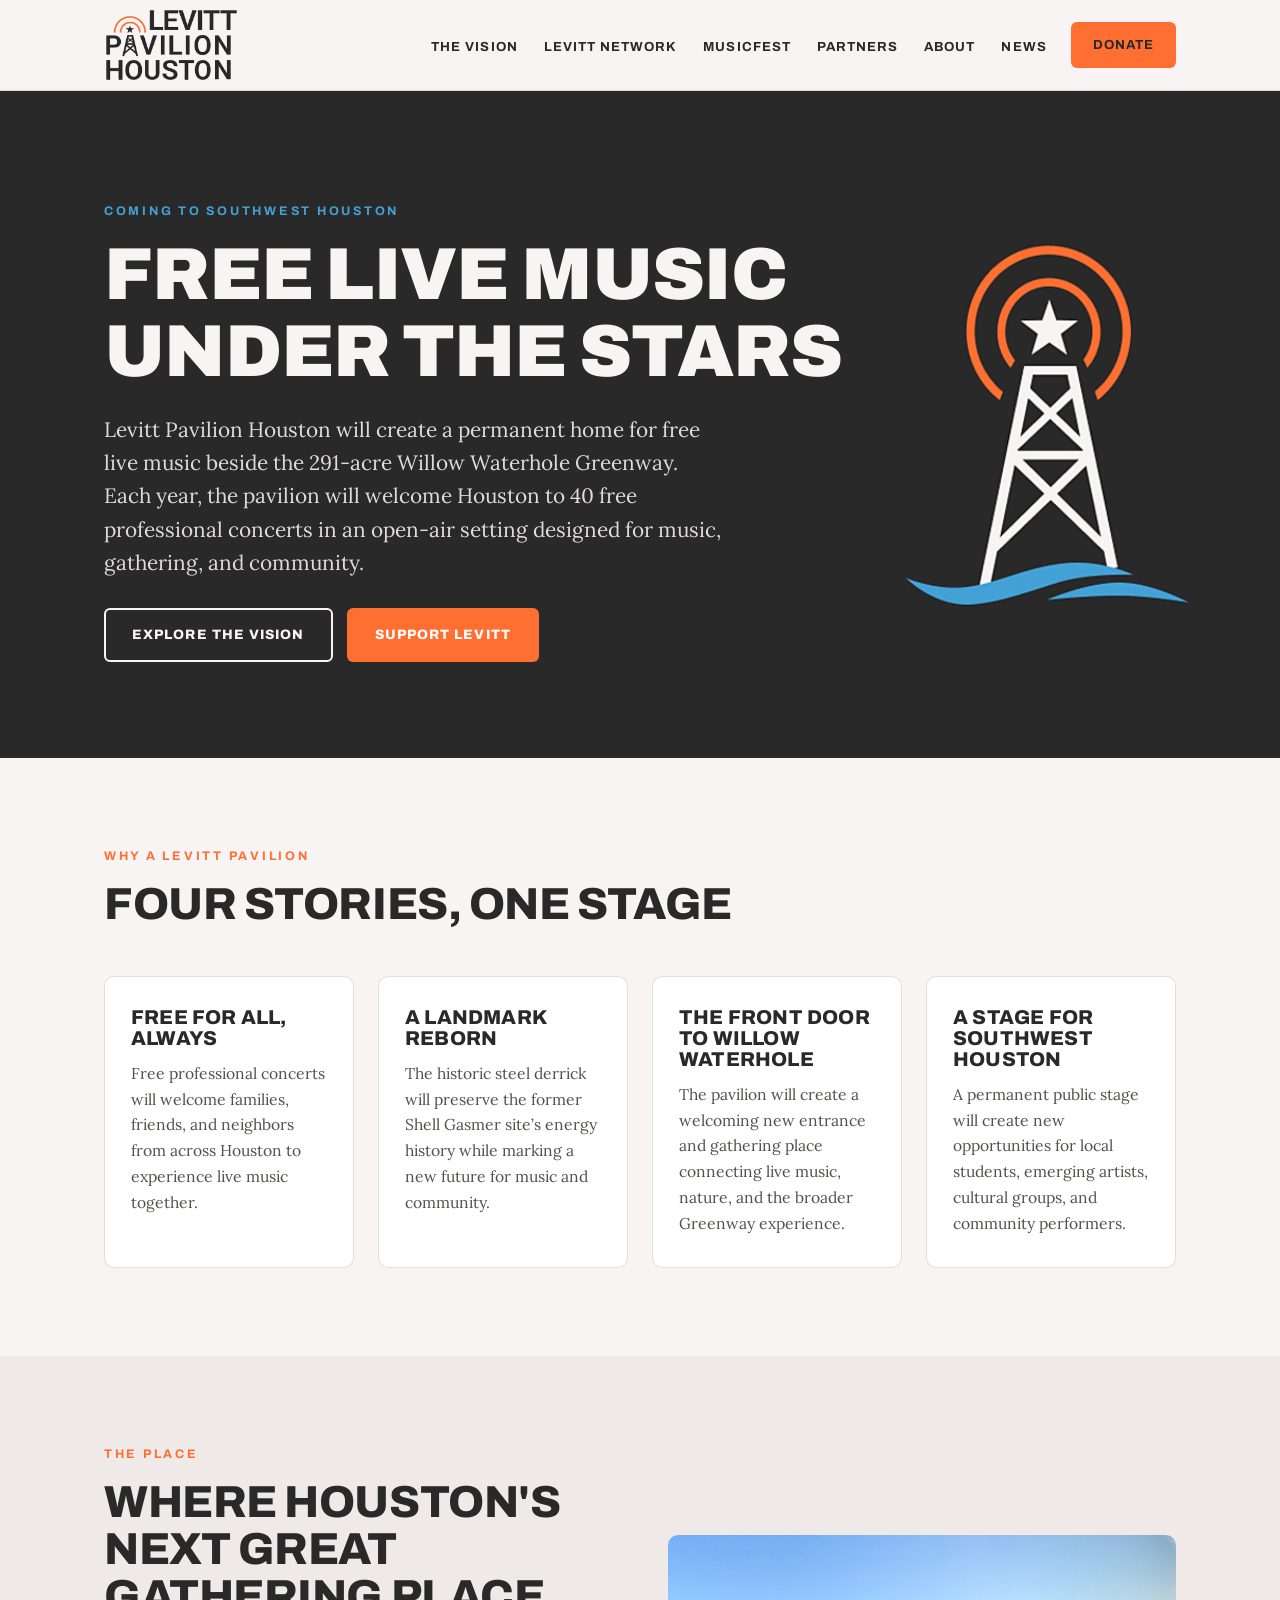
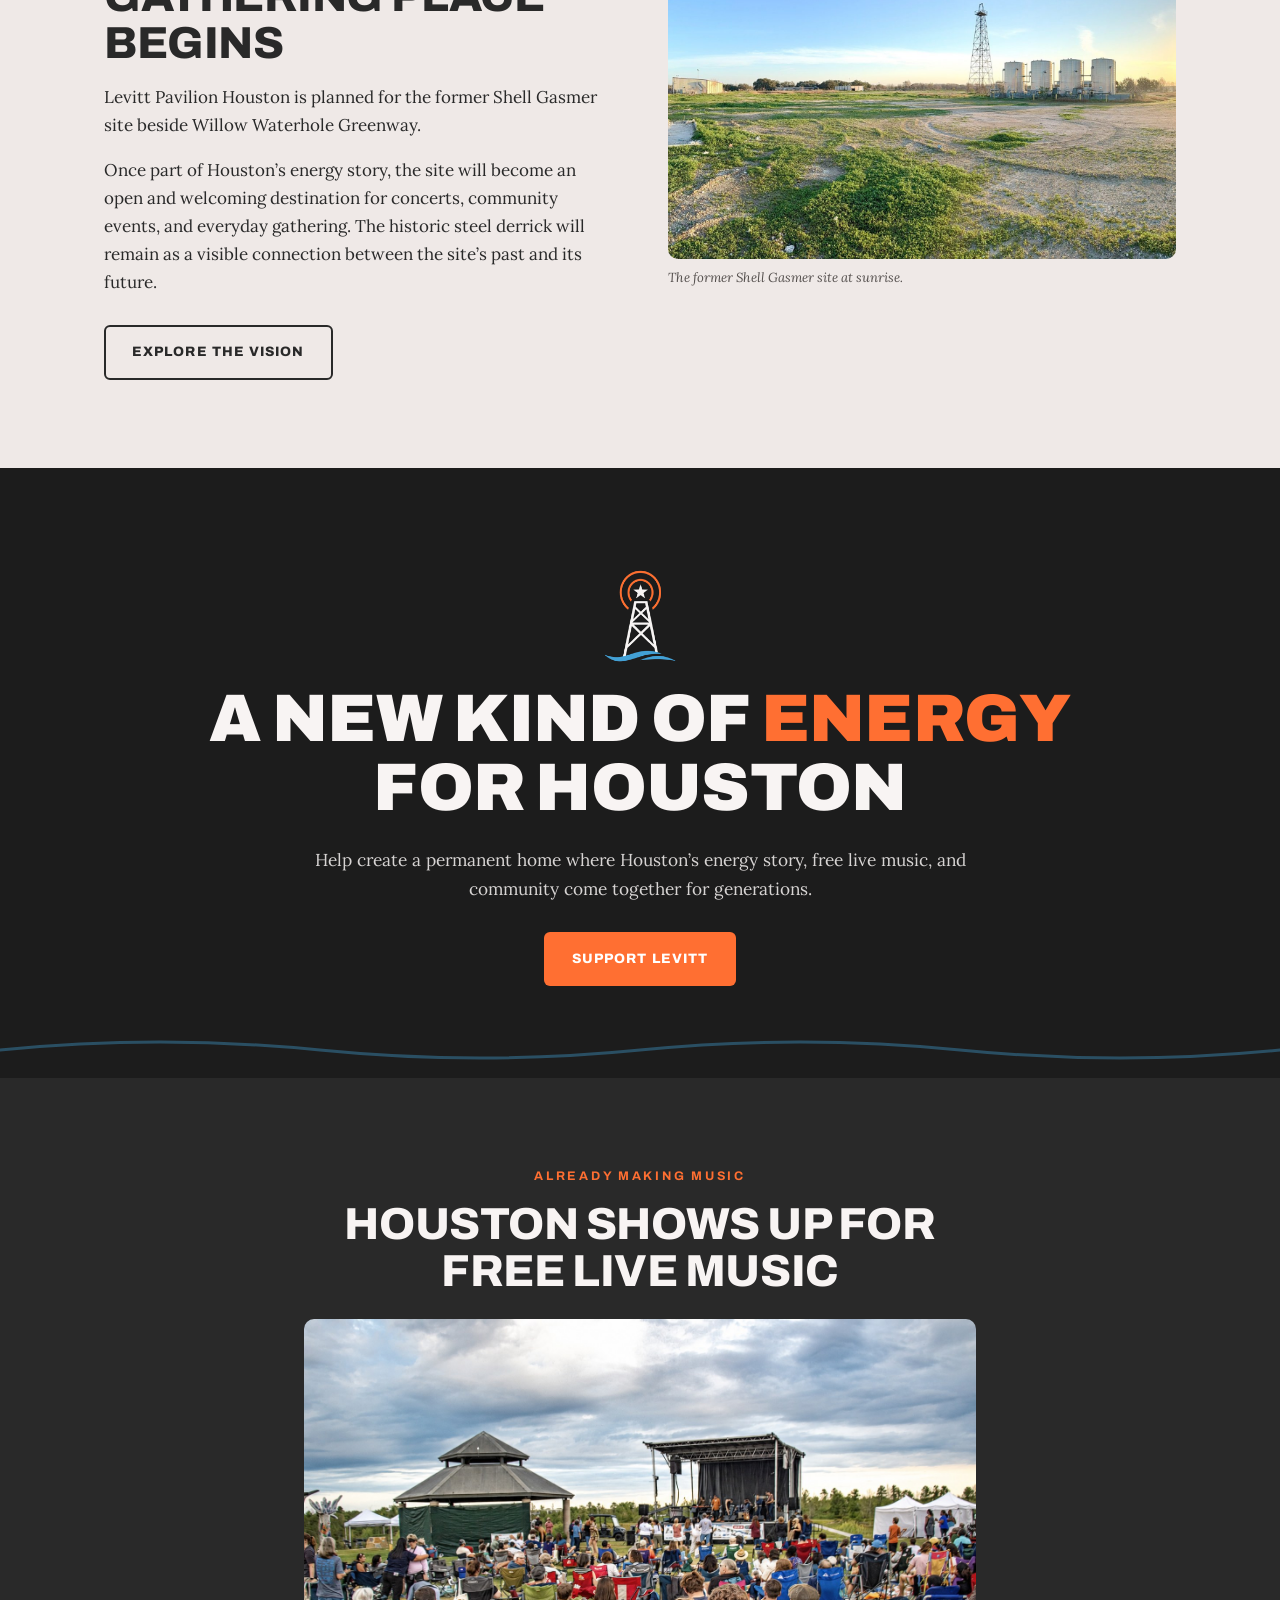
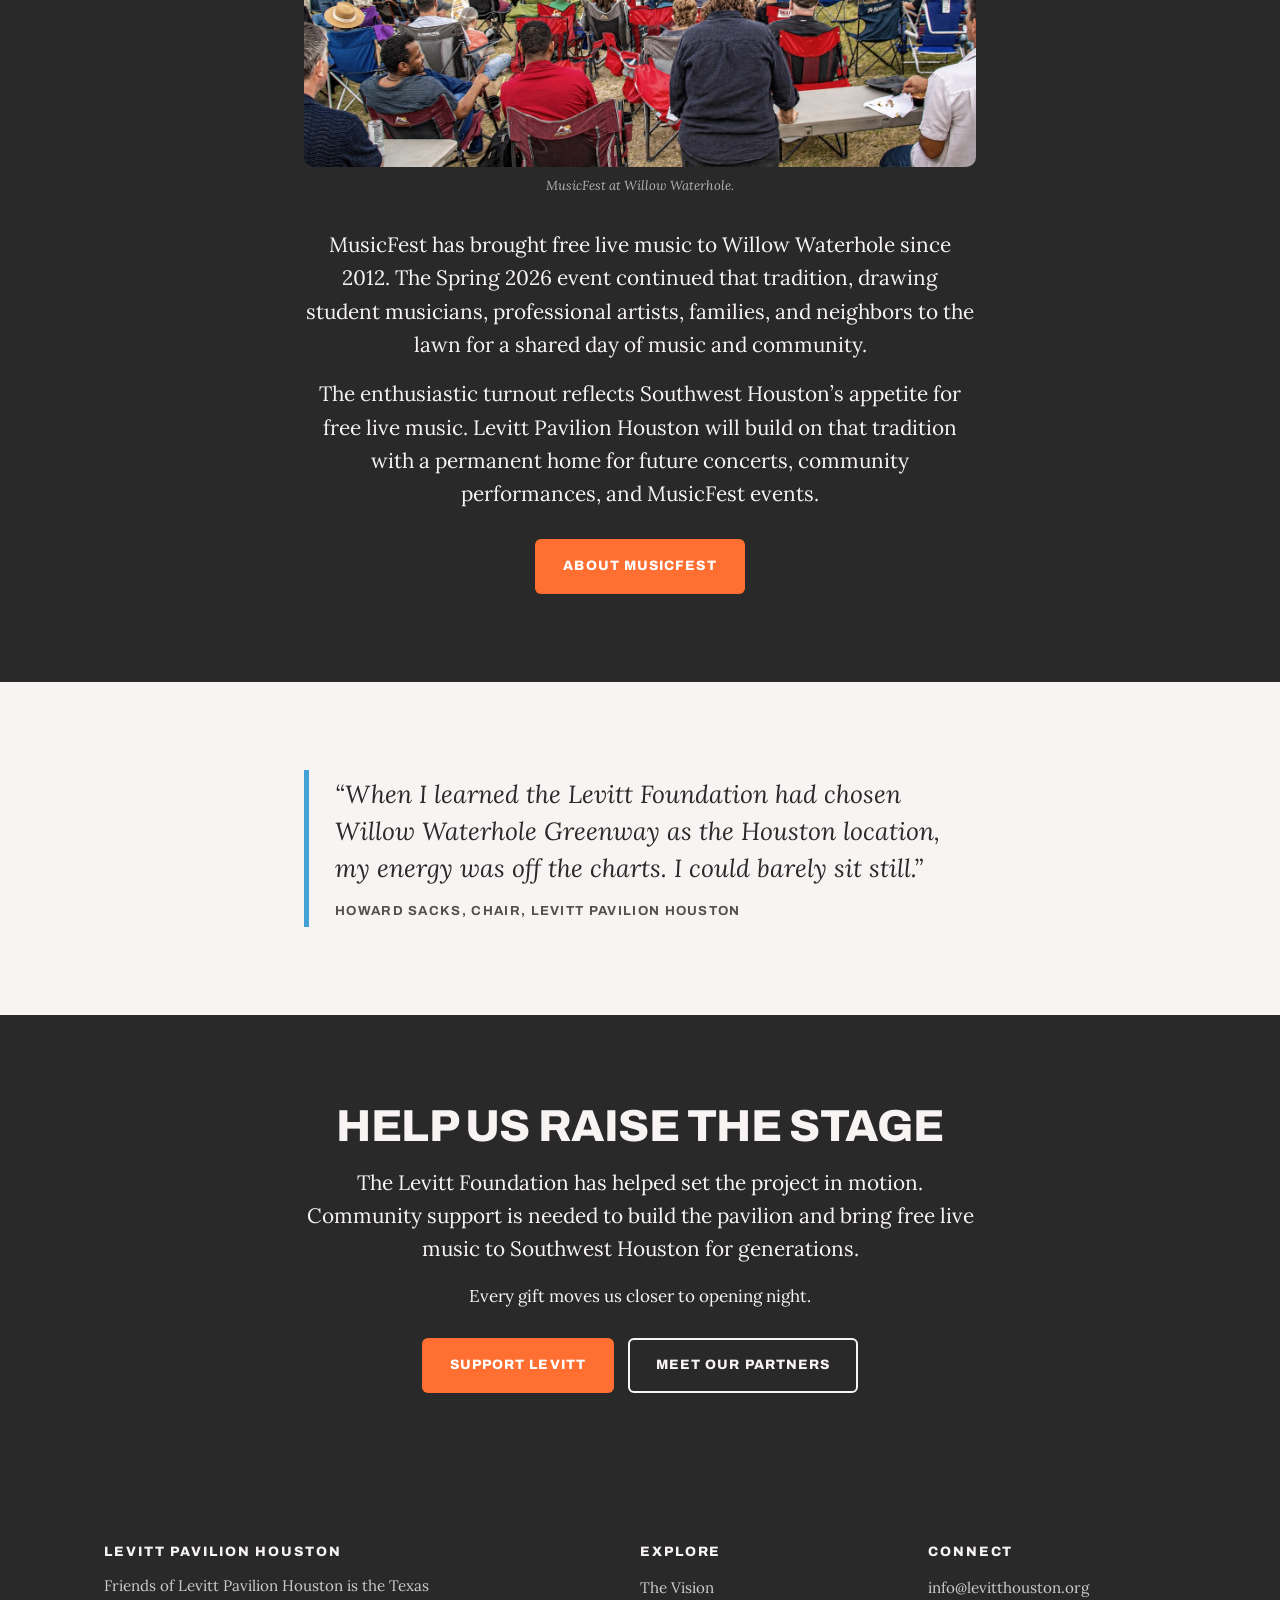
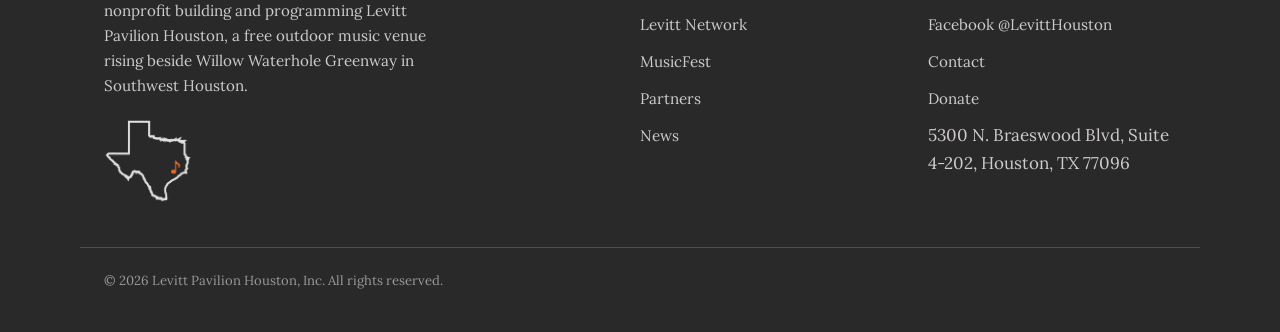
==== index.html @ 97587f25 "Add files via upload" ====
<!DOCTYPE html>
<html lang="en">
<head>
<meta charset="UTF-8">
<meta name="viewport" content="width=device-width, initial-scale=1.0">
<title>Levitt Pavilion Houston | Free Live Music Under the Stars</title>
<meta name="description" content="Levitt Pavilion Houston will bring 40 free professional concerts a year to a transformed site beside Willow Waterhole Greenway in Southwest Houston.">
<link rel="canonical" href="https://www.levitthouston.org/">
<meta property="og:title" content="Levitt Pavilion Houston">
<meta property="og:description" content="Free live music under the stars is coming to Southwest Houston.">
<meta property="og:type" content="website">
<meta property="og:url" content="https://www.levitthouston.org/">
<link rel="preconnect" href="https://fonts.googleapis.com">
<link rel="preconnect" href="https://fonts.gstatic.com" crossorigin>
<link href="https://fonts.googleapis.com/css2?family=Archivo:wght@500;700;800;900&family=Lora:ital,wght@0,400;0,500;0,700;1,400&display=swap" rel="stylesheet">
<link rel="icon" type="image/png" href="images/favicon.png">
<link rel="stylesheet" href="styles.css">
<script type="application/ld+json">
{
  "@context": "https://schema.org",
  "@type": "NonProfit",
  "name": "Friends of Levitt Pavilion Houston",
  "alternateName": "Levitt Pavilion Houston",
  "url": "https://www.levitthouston.org",
  "email": "info@levitthouston.org",
  "address": { "@type": "PostalAddress", "streetAddress": "5521 Gasmer Drive", "addressLocality": "Houston", "addressRegion": "TX", "postalCode": "77035", "addressCountry": "US" },
  "sameAs": ["https://www.facebook.com/LevittHouston"]
}
</script>
</head>
<body>

<!-- ================= NAV ================= -->
<header class="nav">
  <div class="nav-inner">
    <a class="brand" href="index.html" aria-label="Levitt Pavilion Houston home">
      <img src="images/logo-wordmark.png" alt="Levitt Pavilion Houston">
    </a>
    <button class="nav-toggle" aria-expanded="false" onclick="const l=document.querySelector('.nav-links');l.classList.toggle('open');this.setAttribute('aria-expanded',l.classList.contains('open'));">Menu</button>
    <ul class="nav-links">
      <li><a href="vision.html">The Vision</a></li>
      <li><a href="network.html">Levitt Network</a></li>
      <li><a href="musicfest.html">MusicFest</a></li>
      <li><a href="partners.html">Partners</a></li>
      <li><a href="about.html">About</a></li>
      <li><a href="news.html">News</a></li>
      <li><a class="btn btn-orange" href="support.html" style="padding:10px 20px;">Donate</a></li>
    </ul>
  </div>
</header>

<!-- ================= HERO ================= -->
<section class="hero">
  <img class="hero-derrick" src="images/logo-icon-dark.png" alt="" aria-hidden="true">
  <div class="wrap">
    <span class="eyebrow hero-kicker">Coming to Southwest Houston</span>
    <h1>Free live music<br>under the stars</h1>
    <p class="lede">Levitt Pavilion Houston will create a permanent home for free live music beside the 291-acre Willow Waterhole Greenway. Each year, the pavilion will welcome Houston to 40 free professional concerts in an open-air setting designed for music, gathering, and community.</p>
    <div class="btn-row">
      <a class="btn btn-ghost-light" href="vision.html">Explore the Vision</a>
      <a class="btn btn-orange" href="support.html">Support Levitt</a>
    </div>
  </div>
</section>

<!-- ================= FOUR PILLARS ================= -->
<section>
  <div class="wrap">
    <span class="eyebrow">Why a Levitt Pavilion</span>
    <h2>Four stories, one stage</h2>
    <div class="grid-4 mt-3">
      <div class="card">
        <h3>Free for all, always</h3>
        <p>Free professional concerts will welcome families, friends, and neighbors from across Houston to experience live music together.</p>
      </div>
      <div class="card">
        <h3>A landmark reborn</h3>
        <p>The historic steel derrick will preserve the former Shell Gasmer site&rsquo;s energy history while marking a new future for music and community.</p>
      </div>
      <div class="card">
        <h3>The front door to Willow Waterhole</h3>
        <p>The pavilion will create a welcoming new entrance and gathering place connecting live music, nature, and the broader Greenway experience.</p>
      </div>
      <div class="card">
        <h3>A stage for Southwest Houston</h3>
        <p>A permanent public stage will create new opportunities for local students, emerging artists, cultural groups, and community performers.</p>
      </div>
    </div>
  </div>
</section>



<!-- ================= TRANSFORMATION STORY ================= -->
<section class="section-tint">
  <div class="wrap grid-2">
    <div>
      <span class="eyebrow">The Place</span>
      <h2>Where Houston's next great gathering place begins</h2>
      <p class="mt-1">Levitt Pavilion Houston is planned for the former Shell Gasmer site beside Willow Waterhole Greenway.</p>
      <p>Once part of Houston&rsquo;s energy story, the site will become an open and welcoming destination for concerts, community events, and everyday gathering. The historic steel derrick will remain as a visible connection between the site&rsquo;s past and its future.</p>
      <div class="btn-row"><a class="btn btn-ghost" href="vision.html">Explore the Vision</a></div>
    </div>
    <div>
      <img src="images/site-sunrise.jpg" alt="The former Shell Gasmer site at sunrise, showing open land, the historic derrick, and storage silos against a warm morning sky" loading="lazy" style="width:100%;border-radius:var(--radius);">
      <p class="photo-caption">The former Shell Gasmer site at sunrise.</p>
    </div>
  </div>
</section>

<!-- ================= CAMPAIGN BAND ================= -->
<section class="campaign-band">
  <div class="wrap">
    <img class="campaign-mark" src="images/logo-icon-dark.png" alt="" aria-hidden="true">
    <h2 class="line">A new kind of <em>energy</em><br>for Houston</h2>
    <p class="sub">Help create a permanent home where Houston&rsquo;s energy story, free live music, and community come together for generations.</p>
    <div class="btn-row" style="justify-content:center;">
      <a class="btn btn-orange" href="support.html">Support Levitt</a>
    </div>
  </div>
  <svg class="wave-divider" viewBox="0 0 1200 34" preserveAspectRatio="none" aria-hidden="true">
    <path d="M0 20 Q150 4 300 20 T600 20 T900 20 T1200 20"/>
  </svg>
</section>

<!-- ================= MUSICFEST ================= -->
<section class="section-dark">
  <div class="wrap center narrow-center">
    <span class="eyebrow">Already making music</span>
    <h2>Houston shows up for free live music</h2>
    <img src="images/mf-gazebo-daytime-crowd.jpg" alt="MusicFest at Willow Waterhole Greenway: the crowd gathered on the lawn near the gazebo and stage" loading="lazy" style="width:100%;border-radius:var(--radius);margin-top:1.5rem;">
    <p class="photo-caption" style="opacity:0.8;">MusicFest at Willow Waterhole.</p>
    <p class="lede mt-2">MusicFest has brought free live music to Willow Waterhole since 2012. The Spring 2026 event continued that tradition, drawing student musicians, professional artists, families, and neighbors to the lawn for a shared day of music and community.</p>
    <p class="lede mt-1">The enthusiastic turnout reflects Southwest Houston&rsquo;s appetite for free live music. Levitt Pavilion Houston will build on that tradition with a permanent home for future concerts, community performances, and MusicFest events.</p>
    <div class="btn-row" style="justify-content:center;"><a class="btn btn-orange" href="musicfest.html">About MusicFest</a></div>
  </div>
</section>

<!-- ================= QUOTE ================= -->
<section>
  <div class="wrap narrow-center">
    <blockquote class="pullquote">
      &ldquo;When I learned the Levitt Foundation had chosen Willow Waterhole Greenway as the Houston location, my energy was off the charts. I could barely sit still.&rdquo;
      <cite>Howard Sacks, Chair, Levitt Pavilion Houston</cite>
    </blockquote>
  </div>
</section>

<!-- ================= SUPPORT CTA ================= -->
<section class="section-dark center">
  <div class="wrap narrow-center">
    <h2>Help us raise the stage</h2>
    <p class="lede mt-1">The Levitt Foundation has helped set the project in motion. Community support is needed to build the pavilion and bring free live music to Southwest Houston for generations.</p>
    <p class="mt-1">Every gift moves us closer to opening night.</p>
    <div class="btn-row" style="justify-content:center;">
      <a class="btn btn-orange" href="support.html">Support Levitt</a>
      <a class="btn btn-ghost-light" href="partners.html">Meet Our Partners</a>
    </div>
  </div>
</section>

<!-- ================= FOOTER ================= -->
<footer>
  <div class="wrap footer-grid">
    <div>
      <h4>Levitt Pavilion Houston</h4>
      <p style="font-size:0.95rem; max-width:340px;">Friends of Levitt Pavilion Houston is the Texas nonprofit building and programming Levitt Pavilion Houston, a free outdoor music venue rising beside Willow Waterhole Greenway in Southwest Houston.</p>
      <img class="footer-texas" src="images/texas-dark.png" alt="Texas outline with a music note marking Houston">
    </div>
    <div>
      <h4>Explore</h4>
      <ul>
        <li><a href="vision.html">The Vision</a></li>
        <li><a href="network.html">Levitt Network</a></li>
        <li><a href="musicfest.html">MusicFest</a></li>
        <li><a href="partners.html">Partners</a></li>
        <li><a href="news.html">News</a></li>
      </ul>
    </div>
    <div>
      <h4>Connect</h4>
      <ul>
        <li><a href="mailto:info@levitthouston.org">info@levitthouston.org</a></li>
        <li><a href="https://www.facebook.com/LevittHouston">Facebook @LevittHouston</a></li>
        <li><a href="contact.html">Contact</a></li>
        <li><a href="support.html">Donate</a></li>
        <li>5300 N. Braeswood Blvd, Suite 4-202, Houston, TX 77096</li>
      </ul>
    </div>
  </div>
  <div class="wrap footer-legal">&copy; 2026 Levitt Pavilion Houston, Inc. All rights reserved.</div>
</footer>

</body>
</html>
---- styles.css ----
/* ============================================================
   Levitt Pavilion Houston — Design System
   Palette pulled from LPH logo v2:
   Charcoal #292929 | Cream #F8F4F3 | Derrick Orange #FF6F32 | Bayou Blue #43A1D5
   Type: Archivo (display, echoes wordmark) + Lora (narrative warmth)
   ============================================================ */

:root {
  --charcoal: #292929;
  --charcoal-deep: #1C1C1C;
  --cream: #F8F4F3;
  --cream-dim: #EFE9E7;
  --orange: #FF6F32;
  --orange-deep: #E85A1F;
  --blue: #43A1D5;
  --ink-soft: #55504E;
  --line: rgba(41,41,41,0.14);
  --line-light: rgba(248,244,243,0.18);
  --max: 1120px;
  --radius: 10px;
  --display: "Archivo", "Helvetica Neue", Arial, sans-serif;
  --body: "Lora", Georgia, serif;
}

* { margin: 0; padding: 0; box-sizing: border-box; }
html { scroll-behavior: smooth; }
body {
  font-family: var(--body);
  color: var(--charcoal);
  background: var(--cream);
  line-height: 1.65;
  font-size: 17px;
}

img { max-width: 100%; display: block; }
a { color: inherit; }

/* ---------- Type ---------- */
h1, h2, h3, h4, .disp {
  font-family: var(--display);
  line-height: 1.05;
  letter-spacing: -0.01em;
  font-weight: 800;
  text-transform: uppercase;
}
h1 { font-size: clamp(2.6rem, 6vw, 4.6rem); font-weight: 900; }
h2 { font-size: clamp(1.9rem, 3.6vw, 2.8rem); }
h3 { font-size: 1.25rem; letter-spacing: 0.01em; }
p + p { margin-top: 1em; }

.eyebrow {
  font-family: var(--display);
  font-size: 0.78rem;
  font-weight: 700;
  letter-spacing: 0.22em;
  text-transform: uppercase;
  color: var(--orange);
  display: block;
  margin-bottom: 0.9rem;
}
.on-dark .eyebrow { color: var(--orange); }

.lede {
  font-size: clamp(1.1rem, 1.8vw, 1.3rem);
  line-height: 1.6;
}

/* ---------- Layout ---------- */
.wrap { max-width: var(--max); margin: 0 auto; padding: 0 24px; }
section { padding: 88px 0; }
.section-dark { background: var(--charcoal); color: var(--cream); }
.section-dark h1, .section-dark h2, .section-dark h3 { color: var(--cream); }
.section-tint { background: var(--cream-dim); }

.grid-2 { display: grid; grid-template-columns: 1fr 1fr; gap: 56px; align-items: center; }
.grid-3 { display: grid; grid-template-columns: repeat(3, 1fr); gap: 28px; }
.grid-4 { display: grid; grid-template-columns: repeat(4, 1fr); gap: 24px; }

@media (max-width: 900px) {
  .grid-2, .grid-3, .grid-4 { grid-template-columns: 1fr; }
  section { padding: 64px 0; }
}
@media (min-width: 901px) and (max-width: 1080px) {
  .grid-4 { grid-template-columns: repeat(2, 1fr); }
}

/* ---------- Nav ---------- */
.nav {
  position: sticky; top: 0; z-index: 50;
  background: var(--cream);
  border-bottom: 1px solid var(--line);
}
.nav-inner {
  max-width: var(--max); margin: 0 auto; padding: 8px 24px;
  display: flex; align-items: center; justify-content: space-between; gap: 16px;
}
.brand { display: flex; align-items: center; gap: 12px; text-decoration: none; }
.brand img { height: 74px; width: auto; }
@media (max-width: 600px) { .brand img { height: 54px; } }
.nav-links { display: flex; align-items: center; gap: 22px; list-style: none; }
.nav-links a {
  font-family: var(--display); font-size: 0.82rem; font-weight: 700;
  letter-spacing: 0.08em; text-transform: uppercase; text-decoration: none;
  color: var(--charcoal); padding: 6px 2px; border-bottom: 2px solid transparent;
}
.nav-links a:hover, .nav-links a[aria-current="page"] { border-bottom-color: var(--orange); }
.nav-toggle { display: none; background: none; border: 1px solid var(--line); border-radius: 6px; padding: 8px 10px; font-family: var(--display); font-weight: 700; font-size: 0.8rem; letter-spacing: 0.08em; text-transform: uppercase; cursor: pointer; color: var(--charcoal); }

@media (max-width: 980px) {
  .nav-toggle { display: block; }
  .nav-links {
    display: none; position: absolute; top: 100%; left: 0; right: 0;
    background: var(--cream); border-bottom: 1px solid var(--line);
    flex-direction: column; align-items: flex-start; padding: 18px 24px; gap: 14px;
  }
  .nav-links.open { display: flex; }
}

/* ---------- Buttons ---------- */
.btn {
  display: inline-block; text-decoration: none; cursor: pointer;
  font-family: var(--display); font-weight: 800; text-transform: uppercase;
  letter-spacing: 0.08em; font-size: 0.85rem;
  padding: 14px 26px; border-radius: 6px; border: 2px solid transparent;
  transition: transform 0.15s ease, background 0.15s ease, color 0.15s ease;
}
.btn:hover { transform: translateY(-2px); }
.btn:focus-visible, a:focus-visible, button:focus-visible { outline: 3px solid var(--blue); outline-offset: 2px; }
.btn-orange { background: var(--orange); color: #fff; }
.btn-orange:hover { background: var(--orange-deep); }
.btn-ghost { border-color: var(--charcoal); color: var(--charcoal); background: transparent; }
.btn-ghost-light { border-color: var(--cream); color: var(--cream); background: transparent; }
.btn-row { display: flex; gap: 14px; flex-wrap: wrap; margin-top: 1.8rem; }

/* ---------- Hero ---------- */
.hero {
  background: var(--charcoal); color: var(--cream);
  position: relative; overflow: hidden; padding: 110px 0 96px;
}
.hero .wrap { position: relative; z-index: 2; }
.hero-kicker { color: var(--blue); }
.hero p.lede { max-width: 620px; margin-top: 1.4rem; color: rgba(248,244,243,0.88); }
.hero-derrick {
  position: absolute; right: 6%; top: 50%; transform: translateY(-50%);
  height: min(70%, 380px); width: auto; pointer-events: none;
}
@media (max-width: 900px) { .hero-derrick { opacity: 0.14; right: -10%; } }
@media (prefers-reduced-motion: reduce) {
  html { scroll-behavior: auto; }
  .btn:hover { transform: none; }
}

/* ---------- Momentum bar ---------- */
.momentum { background: var(--cream); color: var(--charcoal); padding: 0; border-bottom: 1px solid var(--line); }
.momentum-inner {
  max-width: var(--max); margin: 0 auto; padding: 18px 24px;
  display: flex; flex-wrap: wrap; gap: 10px 36px; align-items: center; justify-content: center;
}
.momentum-item { font-family: var(--display); font-weight: 700; font-size: 0.86rem; letter-spacing: 0.06em; text-transform: uppercase; display: flex; align-items: center; gap: 9px; }
.momentum-item::before { content: "●"; font-size: 0.6rem; color: var(--orange); }

/* ---------- Cards ---------- */
.card {
  background: #fff; border: 1px solid var(--line); border-radius: var(--radius);
  padding: 30px 26px;
}
.card h3 { margin-bottom: 0.7rem; }
.card-blue { border-top: 3px solid var(--blue); }
.card p { color: var(--ink-soft); font-size: 0.98rem; }
.section-dark .card { background: rgba(248,244,243,0.05); border-color: var(--line-light); }
.section-dark .card p { color: rgba(248,244,243,0.78); }

.stat { border-left: 4px solid var(--orange); padding-left: 18px; }
.stat .num { font-family: var(--display); font-weight: 900; font-size: 2.4rem; line-height: 1; display: block; }
.stat .lbl { font-size: 0.92rem; color: var(--ink-soft); }
.section-dark .stat .lbl { color: rgba(248,244,243,0.72); }

/* Blue variant: place / partnership / credibility facts.
   Orange stays reserved for campaign dollars and calls to action. */
.stat-blue { border-left-color: var(--blue); }

/* Wave divider: quiet callback to the logo's water base. */
.wave-divider { display: block; width: 100%; height: 34px; margin: 0; }
.wave-divider path { fill: none; stroke: var(--blue); stroke-width: 3; stroke-linecap: round; opacity: 0.55; }

/* ---------- Imagery ---------- */
.photo { border-radius: var(--radius); overflow: hidden; }
.photo img { width: 100%; height: 100%; object-fit: cover; }
.photo-caption { font-size: 0.82rem; color: var(--ink-soft); margin-top: 8px; font-style: italic; }
.section-dark .photo-caption { color: rgba(248,244,243,0.85); }
.placeholder {
  border-radius: var(--radius);
  background: repeating-linear-gradient(45deg, var(--cream-dim), var(--cream-dim) 12px, #E6DFDC 12px, #E6DFDC 24px);
  border: 1px dashed rgba(41,41,41,0.3);
  display: flex; align-items: center; justify-content: center; text-align: center;
  min-height: 260px; padding: 24px;
  font-family: var(--display); font-size: 0.8rem; font-weight: 700;
  letter-spacing: 0.1em; text-transform: uppercase; color: var(--ink-soft);
}

/* ---------- Quote ---------- */
.pullquote {
  border-left: 5px solid var(--blue);
  padding: 6px 0 6px 26px;
  font-size: clamp(1.2rem, 2.2vw, 1.55rem);
  font-style: italic; line-height: 1.5;
}
.pullquote cite { display: block; margin-top: 14px; font-style: normal; font-family: var(--display); font-size: 0.82rem; font-weight: 700; letter-spacing: 0.1em; text-transform: uppercase; color: var(--ink-soft); }
.section-dark .pullquote cite { color: rgba(248,244,243,0.7); }

/* ---------- Timeline ---------- */
.timeline { list-style: none; position: relative; padding-left: 34px; }
.timeline::before { content: ""; position: absolute; left: 8px; top: 6px; bottom: 6px; width: 2px; background: var(--line); }
.timeline li { position: relative; padding-bottom: 34px; }
.timeline li::before {
  content: ""; position: absolute; left: -32px; top: 7px;
  width: 14px; height: 14px; border-radius: 50%; background: var(--orange);
  border: 3px solid var(--cream);
}
.timeline .t-year { font-family: var(--display); font-weight: 900; font-size: 1.05rem; letter-spacing: 0.04em; display: block; }
.timeline .t-body { color: var(--ink-soft); font-size: 0.98rem; }
.timeline li.future::before { background: var(--cream); border: 3px solid var(--orange); }

/* ---------- Partner strip ---------- */
.partner-grid { display: grid; grid-template-columns: repeat(auto-fit, minmax(220px, 1fr)); gap: 20px; }
.partner {
  background: #fff; border: 1px solid var(--line); border-radius: var(--radius);
  padding: 24px; text-align: center;
  font-family: var(--display); font-weight: 800; text-transform: uppercase; font-size: 0.92rem; letter-spacing: 0.05em;
  display: flex; align-items: center; justify-content: center; min-height: 96px;
}

/* ---------- Footer ---------- */
footer { background: var(--charcoal); color: rgba(248,244,243,0.8); padding: 64px 0 40px; }
.footer-grid { display: grid; grid-template-columns: 2fr 1fr 1fr; gap: 40px; }
footer h4 { color: var(--cream); font-size: 0.85rem; letter-spacing: 0.14em; margin-bottom: 14px; }
.footer-texas { width: 88px; height: auto; margin-top: 20px; opacity: 0.9; }
footer ul { list-style: none; }
footer li { margin-bottom: 9px; }
footer a { color: rgba(248,244,243,0.8); text-decoration: none; font-size: 0.95rem; }
footer a:hover { color: var(--orange); }
.footer-legal { border-top: 1px solid var(--line-light); margin-top: 44px; padding-top: 22px; font-size: 0.82rem; color: rgba(248,244,243,0.55); }
@media (max-width: 800px) { .footer-grid { grid-template-columns: 1fr; } }

/* ---------- Page hero (inner pages) ---------- */
.page-hero { background: var(--charcoal); color: var(--cream); padding: 72px 0 56px; position: relative; overflow: hidden; }
.page-hero p.lede { max-width: 680px; margin-top: 1.2rem; color: rgba(248,244,243,0.85); }

/* ---------- Utility ---------- */
.mt-1 { margin-top: 1rem; } .mt-2 { margin-top: 2rem; } .mt-3 { margin-top: 3rem; }
.center { text-align: center; }
.narrow { max-width: 720px; }
.narrow-center { max-width: 720px; margin-left: auto; margin-right: auto; }
.divider-wave { display: block; width: 100%; height: 42px; }

/* ---------- Campaign band (signature moment: "A new kind of energy") ---------- */
.campaign-band {
  background: var(--charcoal-deep); color: var(--cream);
  padding: 100px 0 92px; position: relative; overflow: hidden; text-align: center;
}
.campaign-band .line {
  font-family: var(--display); font-weight: 900; text-transform: uppercase;
  letter-spacing: -0.01em; line-height: 1.03;
  font-size: clamp(2.3rem, 5.6vw, 4.2rem);
}
.campaign-band .line em { font-style: normal; color: var(--orange); }
.campaign-band .sub {
  max-width: 660px; margin: 1.5rem auto 0;
  color: rgba(248,244,243,0.85); font-size: 1.08rem;
}
.campaign-star {
  display: block; color: var(--orange); font-size: 1.5rem;
  letter-spacing: 0.5em; margin-bottom: 16px;
}
.campaign-band .wave-divider { position: absolute; left: 0; right: 0; bottom: 14px; opacity: 0.7; }

/* Star bullet for Light the Star context */
.star-note { font-family: var(--display); font-size: 0.8rem; font-weight: 700; letter-spacing: 0.12em; text-transform: uppercase; color: var(--ink-soft); }
.star-note::before { content: "\2605"; color: var(--orange); margin-right: 8px; }

/* ---------- Round 3: blue discipline + mobile fixes ---------- */
/* Way-finding is place: current page marker goes blue; hover stays orange (action) */
.nav-links a[aria-current="page"] { border-bottom-color: var(--blue); }

/* Hidden brand touch */
::selection { background: var(--blue); color: #fff; }

/* Timeline: completed milestones are blue facts; what's ahead is the orange ask */
.timeline li::before { background: var(--blue); }
.timeline li.future::before { background: var(--orange); border: 3px solid var(--cream); }

/* Mobile hero: a faded mark is worse than none */
@media (max-width: 900px) { .hero-derrick { display: none; } }

/* Campaign band derrick mark (the standalone icon's home) */
.campaign-mark { height: 96px; width: auto; margin: 0 auto 20px; display: block; }

/* Branded figure strips (illustration, map) */
.figure-strip { padding: 56px 0; }
.figure-strip img, .figure-strip svg { width: 100%; height: auto; display: block; }
.map-figure { background: #fff; border: 1px solid var(--line); border-radius: var(--radius); padding: 14px; }

/* ---------- Round 4: staggered value rows (Vision) + board list + media cards ---------- */
.value-rows { display: flex; flex-direction: column; gap: 26px; }
.value-row { max-width: 620px; padding: 26px 30px; background: #fff; border: 1px solid var(--line); border-radius: var(--radius); border-left: 4px solid var(--orange); }
.value-row.alt { align-self: flex-end; border-left: none; border-right: 4px solid var(--blue); text-align: right; }
.value-row h3 { margin-bottom: 6px; }
@media (max-width: 720px) { .value-row, .value-row.alt { align-self: stretch; text-align: left; border-right: none; border-left: 4px solid var(--orange); } .value-row.alt { border-left-color: var(--blue); } }

.board-list { display: grid; grid-template-columns: repeat(3, 1fr); gap: 10px 32px; list-style: none; padding: 0; margin: 0; }
.board-list li { font-family: var(--display); font-weight: 700; font-size: 1rem; padding: 12px 0; border-bottom: 1px solid var(--line); }
.board-list li span { display: block; font-family: var(--body); font-weight: 400; font-size: 0.9rem; color: var(--ink-soft); margin-top: 2px; }
@media (max-width: 900px) { .board-list { grid-template-columns: repeat(2, 1fr); } }
@media (max-width: 560px) { .board-list { grid-template-columns: 1fr; } }

.media-note { font-size: 0.8rem; text-transform: uppercase; letter-spacing: 0.08em; color: var(--ink-soft); }

/* ---------- Board of Directors: officers + members, evenly grouped ---------- */
.officer-grid { display: grid; grid-template-columns: repeat(4, 1fr); gap: 20px; list-style: none; padding: 0; margin: 0; }
.officer-grid li { background: #fff; border: 1px solid var(--line); border-radius: var(--radius); padding: 18px 16px; text-align: center; }
.officer-grid .name { display: block; font-family: var(--display); font-weight: 800; font-size: 1rem; }
.officer-grid .role { display: block; font-family: var(--body); font-size: 0.85rem; color: var(--orange); text-transform: uppercase; letter-spacing: 0.06em; margin-top: 4px; }
@media (max-width: 720px) { .officer-grid { grid-template-columns: repeat(2, 1fr); } }

.member-grid { display: grid; grid-template-columns: repeat(3, 1fr); gap: 0; list-style: none; padding: 0; margin: 0; border-top: 1px solid var(--line); }
.member-grid li { font-family: var(--display); font-weight: 700; font-size: 0.98rem; padding: 14px 8px; border-bottom: 1px solid var(--line); text-align: center; }
@media (max-width: 720px) { .member-grid { grid-template-columns: repeat(2, 1fr); } }
@media (max-width: 480px) { .member-grid { grid-template-columns: 1fr; } }

.advisory-list { display: flex; flex-wrap: wrap; gap: 10px 32px; list-style: none; padding: 0; margin: 0; justify-content: center; }
.advisory-list li { font-family: var(--display); font-weight: 700; font-size: 0.98rem; }

/* ---------- Email capture: real form, styled inline, works once endpoint is wired ---------- */
.sr-only { position: absolute; width: 1px; height: 1px; padding: 0; margin: -1px; overflow: hidden; clip: rect(0,0,0,0); white-space: nowrap; border: 0; }

.email-capture { display: flex; gap: 10px; max-width: 460px; margin: 0 auto; }
.email-capture input[type="email"] {
  flex: 1; padding: 13px 16px; border-radius: 999px; border: 1px solid rgba(255,255,255,0.25);
  background: rgba(255,255,255,0.08); color: var(--cream); font-family: var(--body); font-size: 0.95rem;
}
.email-capture input[type="email"]::placeholder { color: rgba(248,244,243,0.55); }
.email-capture input[type="email"]:focus { outline: 2px solid var(--orange); outline-offset: 2px; background: rgba(255,255,255,0.14); }
.email-capture button { white-space: nowrap; border: none; cursor: pointer; }
.email-capture.on-light input[type="email"] { background: #fff; border: 1px solid var(--line); color: var(--ink); }
.email-capture.on-light input[type="email"]::placeholder { color: var(--ink-soft); }
@media (max-width: 480px) { .email-capture { flex-direction: column; } }

/* ---------- Refined board list (item 21, 22): elegant roster, no card treatment ---------- */
.officer-row { display: grid; grid-template-columns: repeat(4, 1fr); gap: 0; list-style: none; padding: 0; margin: 0; border-top: 1px solid var(--line); border-bottom: 1px solid var(--line); }
.officer-row li { padding: 22px 12px; text-align: center; border-right: 1px solid var(--line); }
.officer-row li:last-child { border-right: none; }
.officer-row .name { display: block; font-family: var(--display); font-weight: 800; font-size: 1.1rem; letter-spacing: -0.005em; }
.officer-row .role { display: block; font-family: var(--body); font-size: 0.78rem; color: var(--ink-soft); text-transform: uppercase; letter-spacing: 0.14em; margin-top: 6px; }
@media (max-width: 720px) { .officer-row { grid-template-columns: repeat(2, 1fr); } .officer-row li:nth-child(2) { border-right: none; } .officer-row li:nth-child(-n+2) { border-bottom: 1px solid var(--line); } }

.member-roster { display: grid; grid-template-columns: repeat(3, 1fr); gap: 0 40px; list-style: none; padding: 0; margin: 0; }
.member-roster li { font-family: var(--display); font-weight: 700; font-size: 1.05rem; padding: 18px 8px; text-align: center; border-bottom: 1px solid var(--line); }
@media (max-width: 720px) { .member-roster { grid-template-columns: repeat(2, 1fr); gap: 0 24px; } }
@media (max-width: 480px) { .member-roster { grid-template-columns: 1fr; } }

.advisory-row { display: flex; flex-wrap: wrap; gap: 12px 40px; list-style: none; padding: 0; margin: 0; justify-content: center; }
.advisory-row li { font-family: var(--display); font-weight: 700; font-size: 1.05rem; }

/* ---------- Board of Directors: unified card system ---------- */
.board-officers { display: grid; grid-template-columns: repeat(4, 1fr); gap: 18px; list-style: none; padding: 0; margin: 0; }
.board-officers li { background: #fff; border: 1px solid var(--line); border-radius: var(--radius); padding: 28px 18px; text-align: center; }
.board-officers .name { display: block; font-family: var(--display); font-weight: 800; font-size: 1.15rem; letter-spacing: -0.005em; }
.board-officers .role { display: block; font-family: var(--body); font-weight: 700; font-size: 0.76rem; color: var(--orange); text-transform: uppercase; letter-spacing: 0.12em; margin-top: 8px; }
@media (max-width: 720px) { .board-officers { grid-template-columns: repeat(2, 1fr); } }

.board-members { display: grid; grid-template-columns: repeat(3, 1fr); gap: 14px; list-style: none; padding: 0; margin: 0; }
.board-members li { background: #fff; border: 1px solid var(--line); border-radius: var(--radius); padding: 18px 14px; text-align: center; font-family: var(--display); font-weight: 700; font-size: 1rem; }
@media (max-width: 720px) { .board-members { grid-template-columns: repeat(2, 1fr); } }
@media (max-width: 480px) { .board-members { grid-template-columns: 1fr; } }

.board-advisory-wrap { text-align: center; }
.board-advisory { display: flex; flex-wrap: wrap; gap: 8px 36px; list-style: none; padding: 0; margin: 12px 0 0; justify-content: center; }
.board-advisory li { font-family: var(--body); font-weight: 500; font-size: 0.92rem; color: var(--ink-soft); }

/* ---------- Media cards: publication name prominent, link visible (items 24, 26) ---------- */
.media-card { background: #fff; border: 1px solid var(--line); border-radius: var(--radius); padding: 28px; display: flex; flex-direction: column; gap: 14px; }
.media-card .pub { font-family: var(--display); font-weight: 800; font-size: 0.85rem; text-transform: uppercase; letter-spacing: 0.12em; color: var(--orange); }
.media-card .meta { font-family: var(--body); font-size: 0.85rem; color: var(--ink-soft); }
.media-card h3 { font-size: 1.2rem; line-height: 1.25; margin: 0; }
.media-card .read-link { display: inline-block; font-family: var(--display); font-weight: 700; text-transform: uppercase; letter-spacing: 0.08em; font-size: 0.82rem; padding-top: 4px; border-bottom: 2px solid var(--charcoal); color: var(--charcoal); align-self: flex-start; }
.media-card .read-link:hover { border-bottom-color: var(--orange); color: var(--orange); }

/* ---------- MusicFest poster strip (item 15) ---------- */
.poster-strip { display: grid; grid-template-columns: repeat(7, 1fr); gap: 14px; margin-top: 1.5rem; }
@media (max-width: 860px) { .poster-strip { grid-template-columns: repeat(4, 1fr); } }
@media (max-width: 520px) { .poster-strip { grid-template-columns: repeat(3, 1fr); } }
.poster-strip .poster { display: flex; flex-direction: column; align-items: center; gap: 8px; }
.poster-strip .poster-img-wrap { width: 100%; aspect-ratio: 3/4; background: #fff; border: 1px solid var(--line); border-radius: 6px; padding: 10px; overflow: hidden; }
.poster-strip .poster img { width: 100%; height: 100%; object-fit: cover; border-radius: 4px; }
.poster-strip .poster-year { font-family: var(--display); font-weight: 700; font-size: 0.8rem; letter-spacing: 0.02em; color: var(--ink-soft); }

/* ---------- Home page mark alignment (item 8) ---------- */
@media (min-width: 1200px) {
  .hero-derrick { right: max(2rem, calc((100vw - 1180px) / 2 + 2rem)); }
}

/* ---------- Vision derrick section as two-column layout (item 6) ---------- */
.derrick-split { display: grid; grid-template-columns: 1fr 1fr; gap: 48px; align-items: center; }
.derrick-split .derrick-portrait { max-height: 640px; object-fit: cover; object-position: center 30%; border-radius: var(--radius); width: 100%; }
@media (max-width: 900px) { .derrick-split { grid-template-columns: 1fr; } .derrick-split .derrick-portrait { max-height: 480px; } }
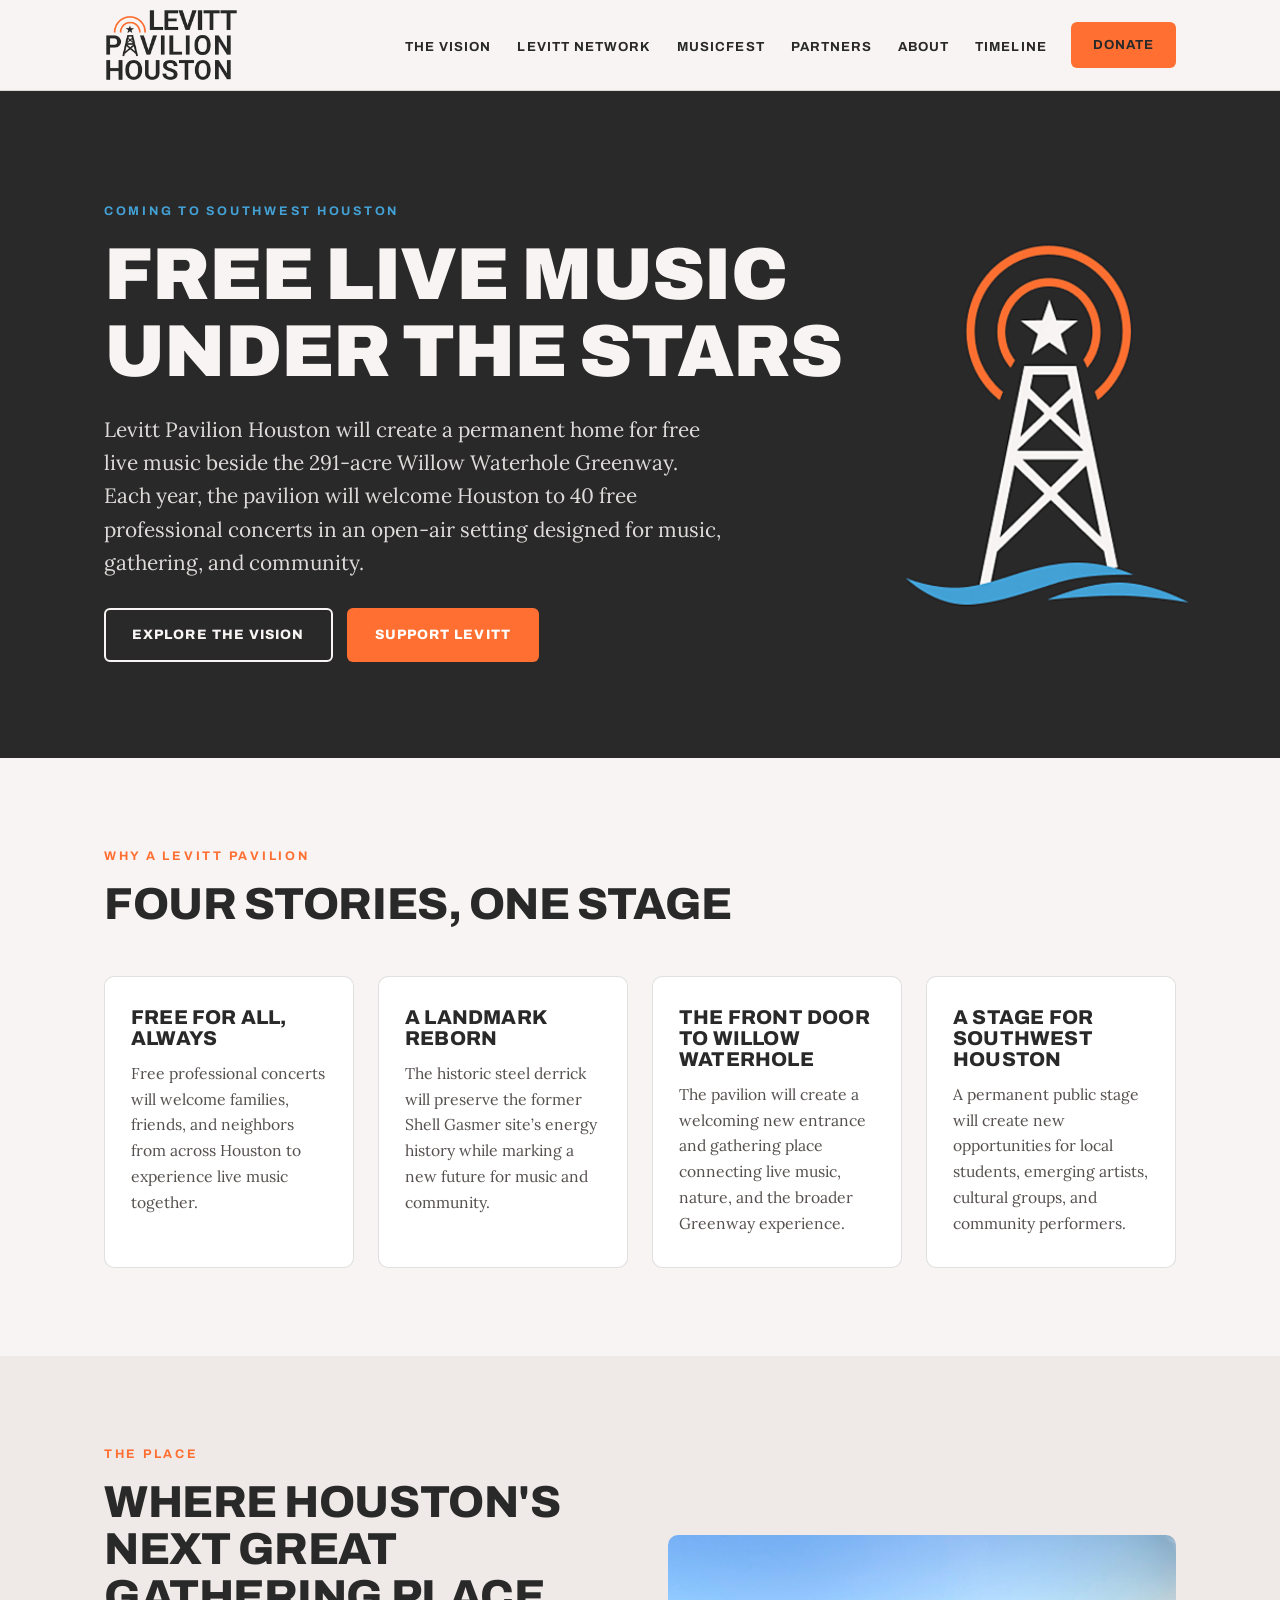
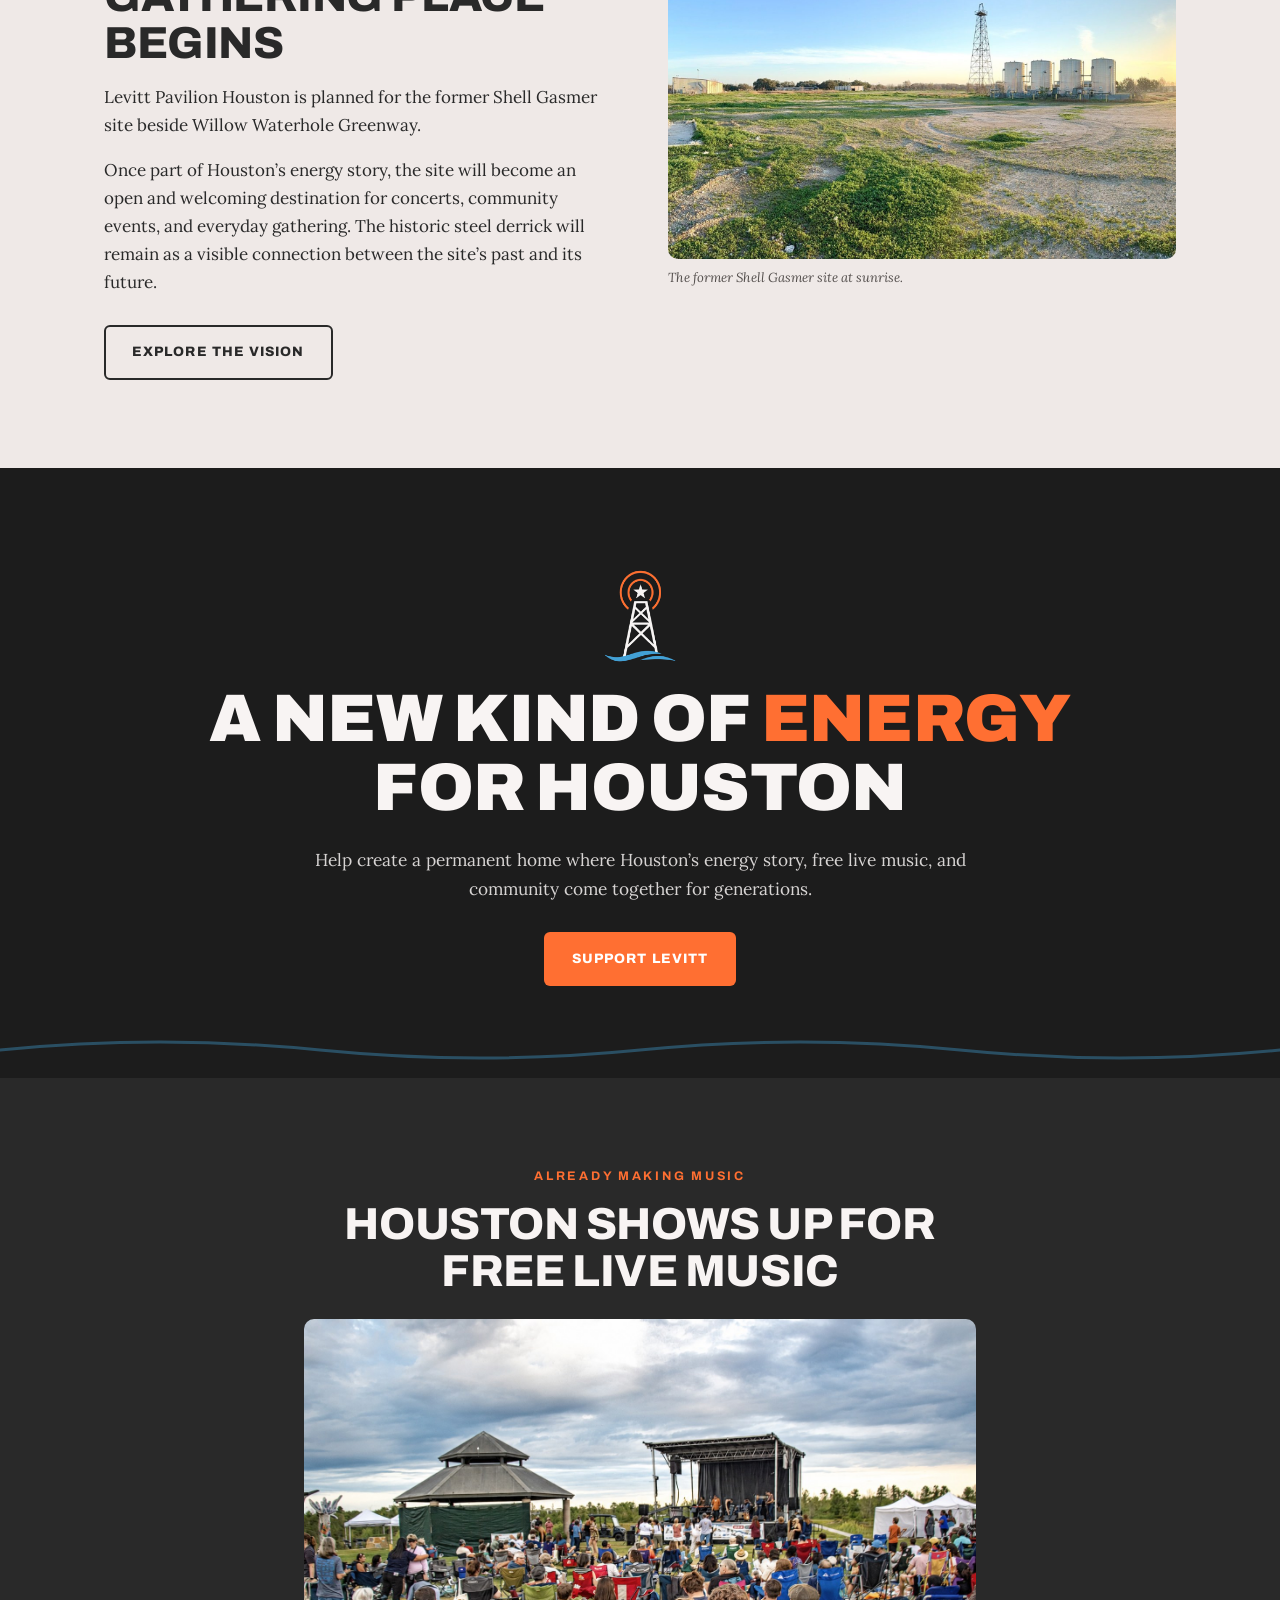
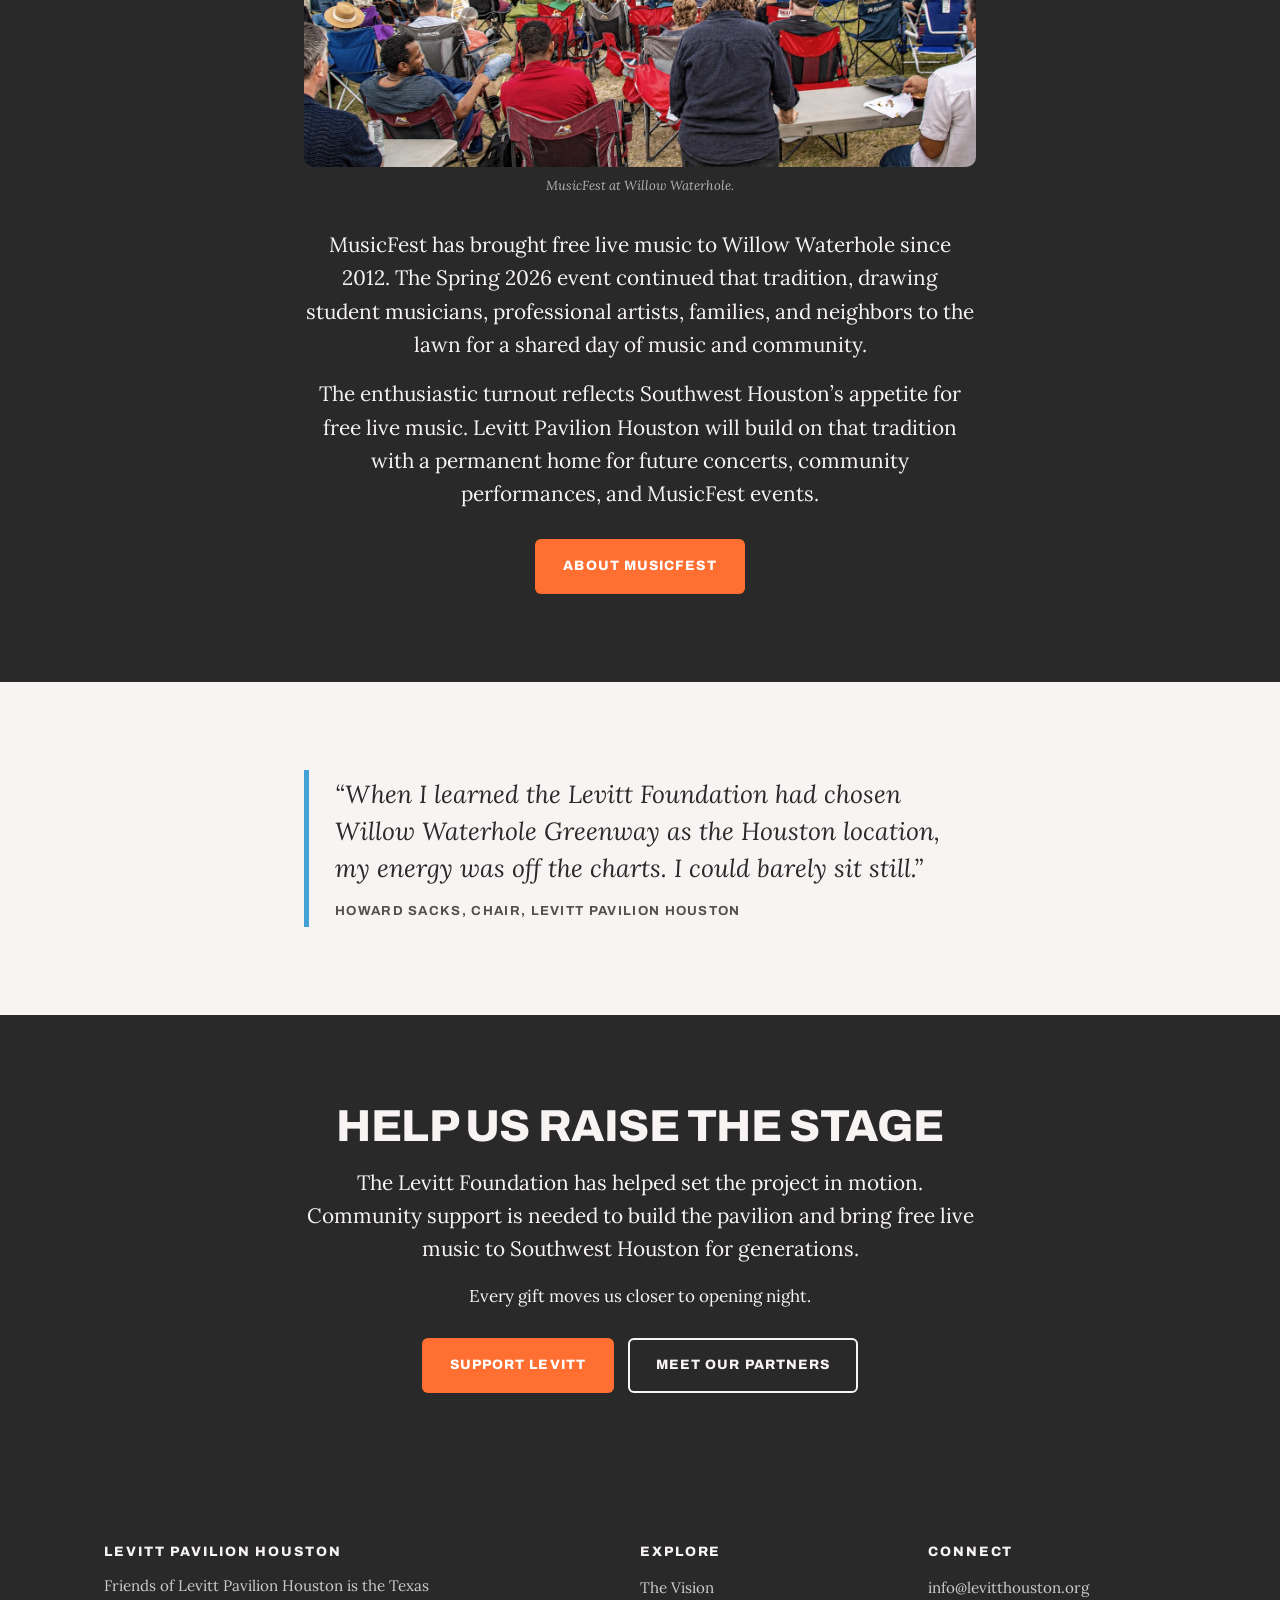
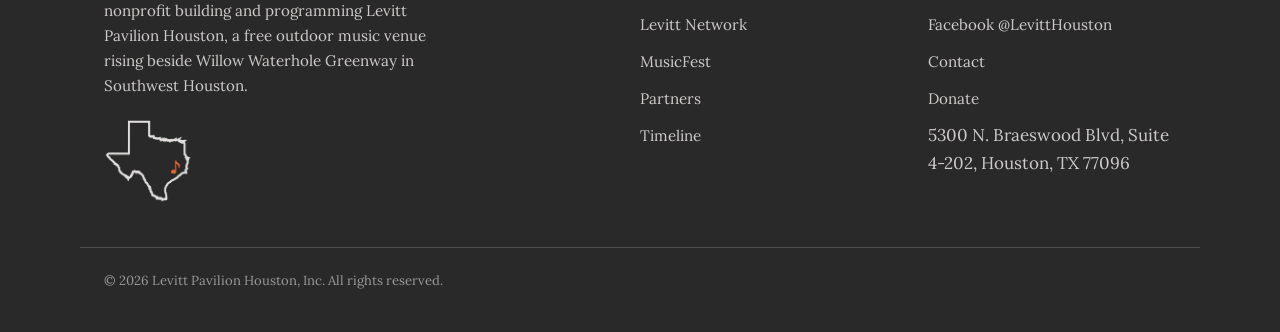
==== commit 431321b0: "Add files via upload" ====
--- a/index.html
+++ b/index.html
@@ -43,7 +43,7 @@
       <li><a href="musicfest.html">MusicFest</a></li>
       <li><a href="partners.html">Partners</a></li>
       <li><a href="about.html">About</a></li>
-      <li><a href="news.html">News</a></li>
+      <li><a href="timeline.html">Timeline</a></li>
       <li><a class="btn btn-orange" href="support.html" style="padding:10px 20px;">Donate</a></li>
     </ul>
   </div>
@@ -174,7 +174,7 @@
         <li><a href="network.html">Levitt Network</a></li>
         <li><a href="musicfest.html">MusicFest</a></li>
         <li><a href="partners.html">Partners</a></li>
-        <li><a href="news.html">News</a></li>
+        <li><a href="timeline.html">Timeline</a></li>
       </ul>
     </div>
     <div>
--- a/styles.css
+++ b/styles.css
@@ -217,8 +217,8 @@
   width: 14px; height: 14px; border-radius: 50%; background: var(--orange);
   border: 3px solid var(--cream);
 }
-.timeline .t-year { font-family: var(--display); font-weight: 900; font-size: 1.05rem; letter-spacing: 0.04em; display: block; }
-.timeline .t-body { color: var(--ink-soft); font-size: 0.98rem; }
+.timeline .t-year { font-family: var(--display); font-weight: 900; font-size: 1.2rem; letter-spacing: 0.04em; display: block; margin-bottom: 4px; }
+.timeline .t-body { color: var(--ink-soft); font-size: 1.08rem; line-height: 1.55; }
 .timeline li.future::before { background: var(--cream); border: 3px solid var(--orange); }
 
 /* ---------- Partner strip ---------- */
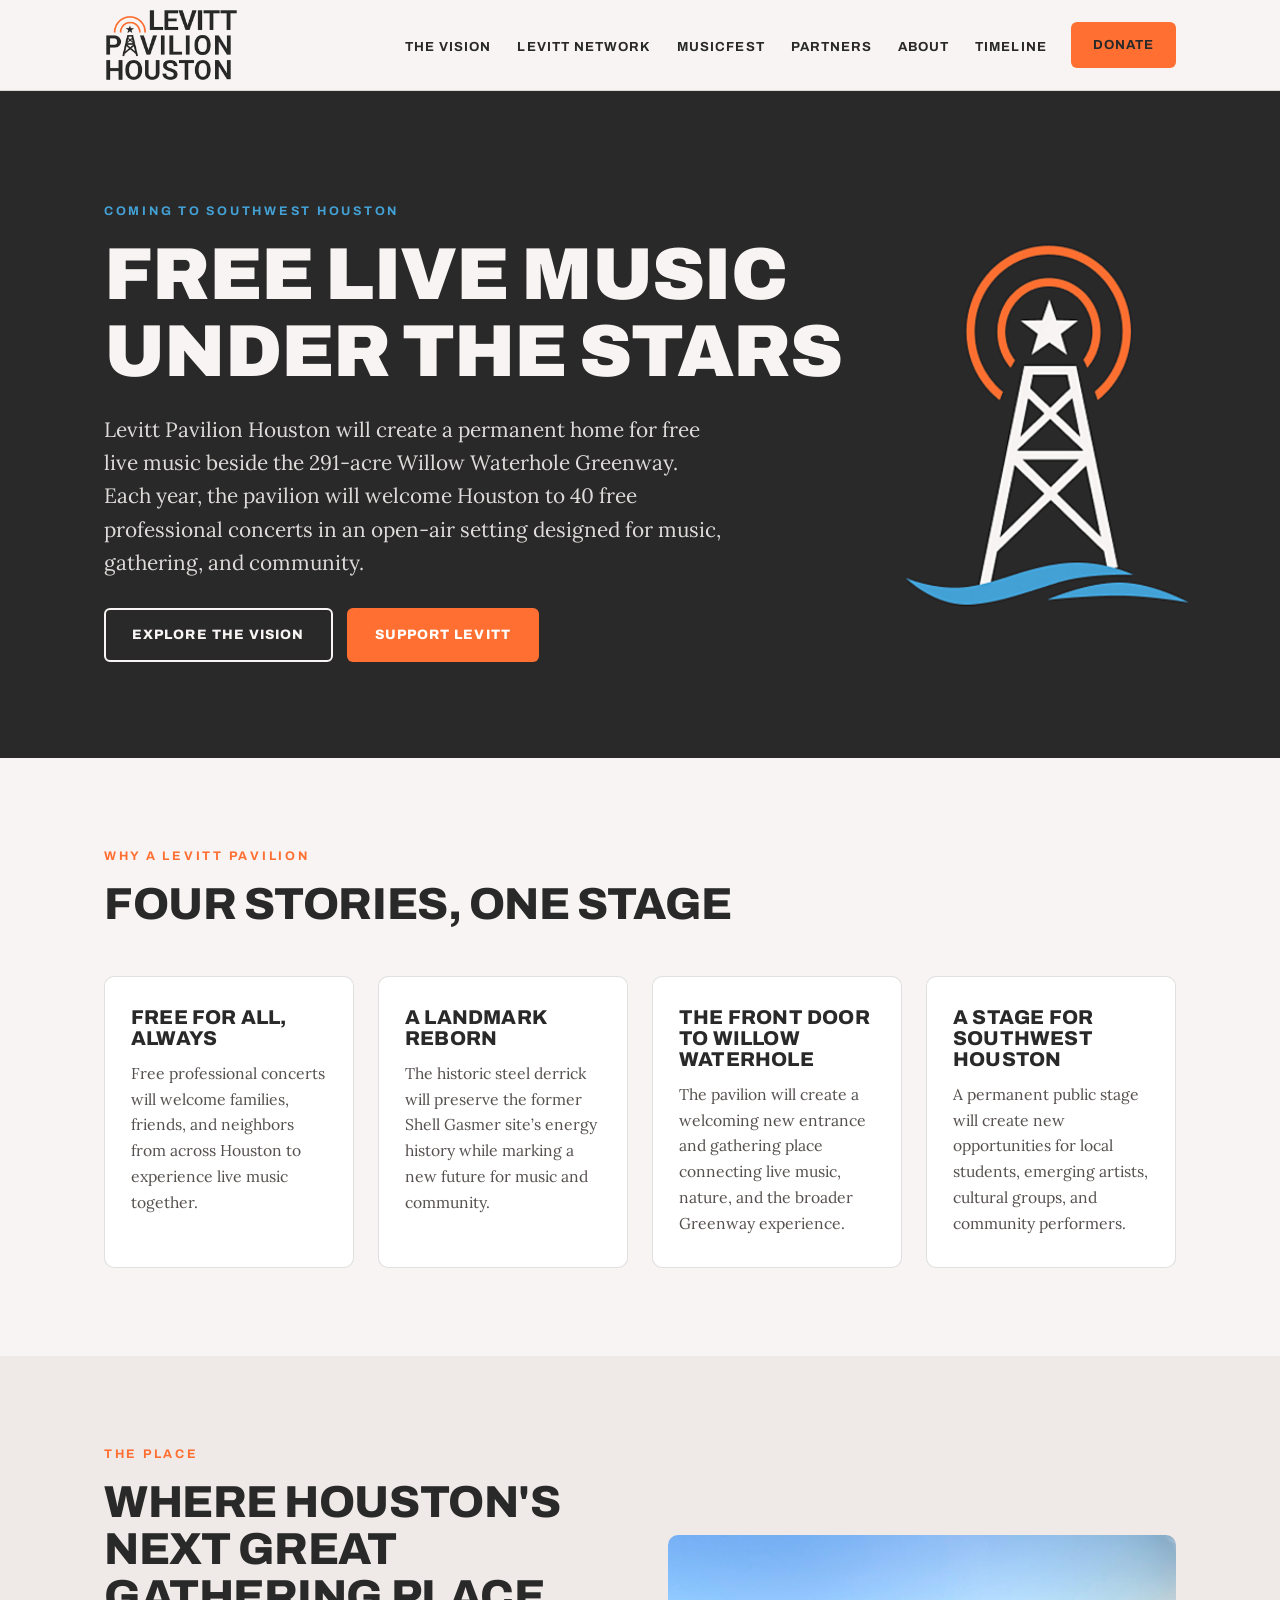
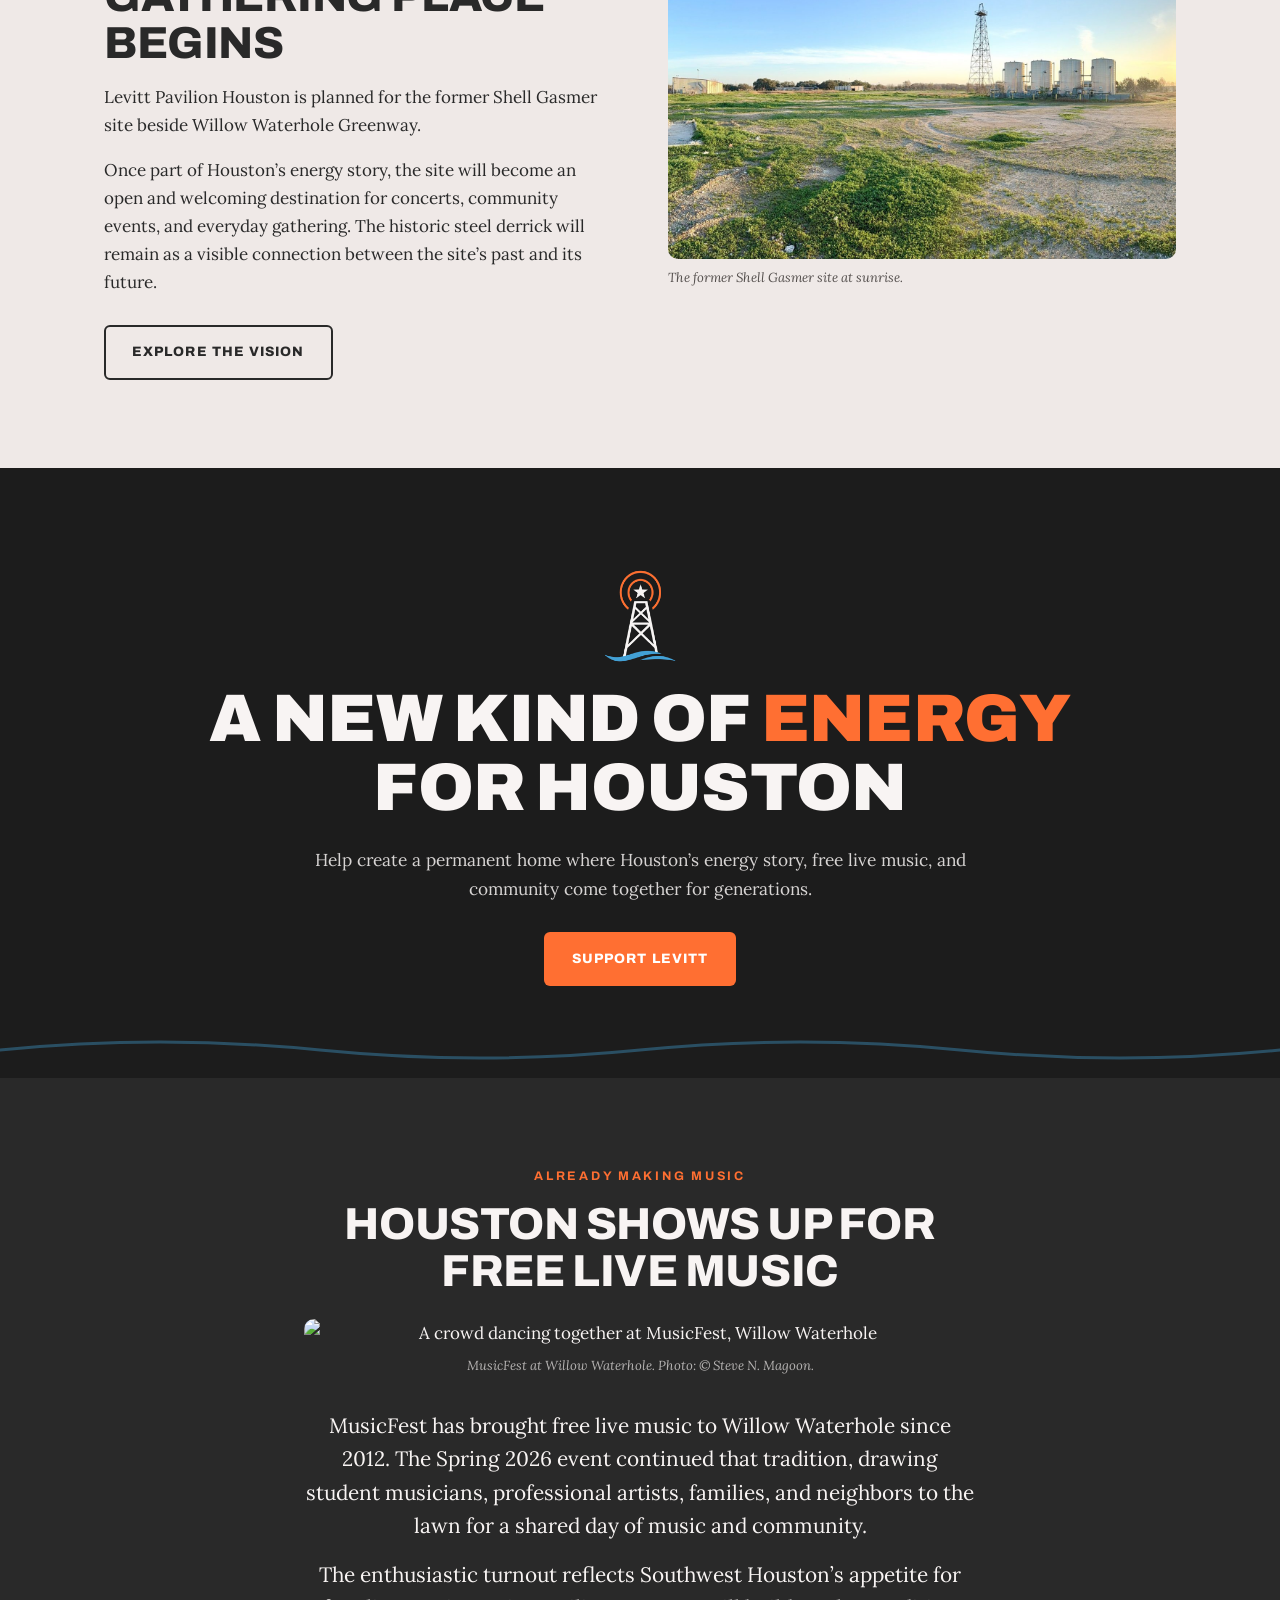
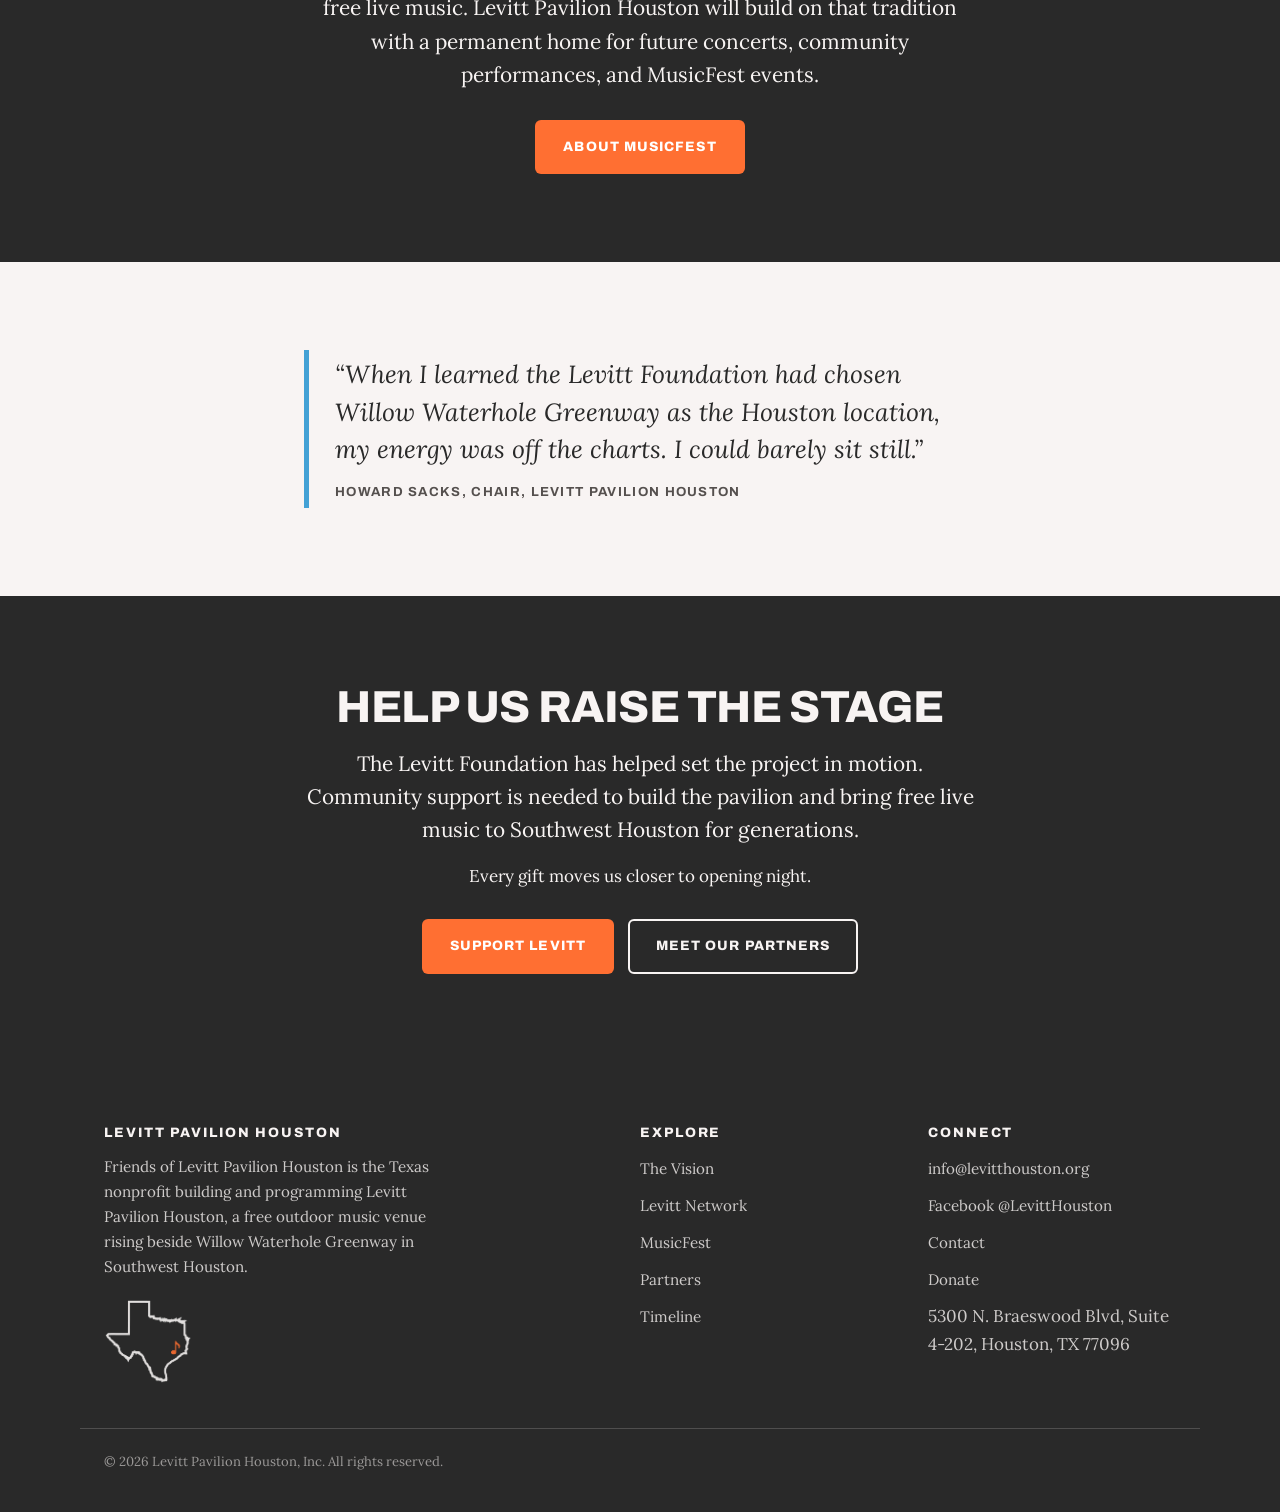
==== commit 7bda5b95: "Add files via upload" ====
--- a/index.html
+++ b/index.html
@@ -128,8 +128,8 @@
   <div class="wrap center narrow-center">
     <span class="eyebrow">Already making music</span>
     <h2>Houston shows up for free live music</h2>
-    <img src="images/mf-gazebo-daytime-crowd.jpg" alt="MusicFest at Willow Waterhole Greenway: the crowd gathered on the lawn near the gazebo and stage" loading="lazy" style="width:100%;border-radius:var(--radius);margin-top:1.5rem;">
-    <p class="photo-caption" style="opacity:0.8;">MusicFest at Willow Waterhole.</p>
+    <img src="images/mf-dancing-crowd-2026.jpg" alt="A crowd dancing together at MusicFest, Willow Waterhole" loading="lazy" style="width:100%;border-radius:var(--radius);margin-top:1.5rem;">
+    <p class="photo-caption" style="opacity:0.8;">MusicFest at Willow Waterhole. Photo: &copy; Steve N. Magoon.</p>
     <p class="lede mt-2">MusicFest has brought free live music to Willow Waterhole since 2012. The Spring 2026 event continued that tradition, drawing student musicians, professional artists, families, and neighbors to the lawn for a shared day of music and community.</p>
     <p class="lede mt-1">The enthusiastic turnout reflects Southwest Houston&rsquo;s appetite for free live music. Levitt Pavilion Houston will build on that tradition with a permanent home for future concerts, community performances, and MusicFest events.</p>
     <div class="btn-row" style="justify-content:center;"><a class="btn btn-orange" href="musicfest.html">About MusicFest</a></div>
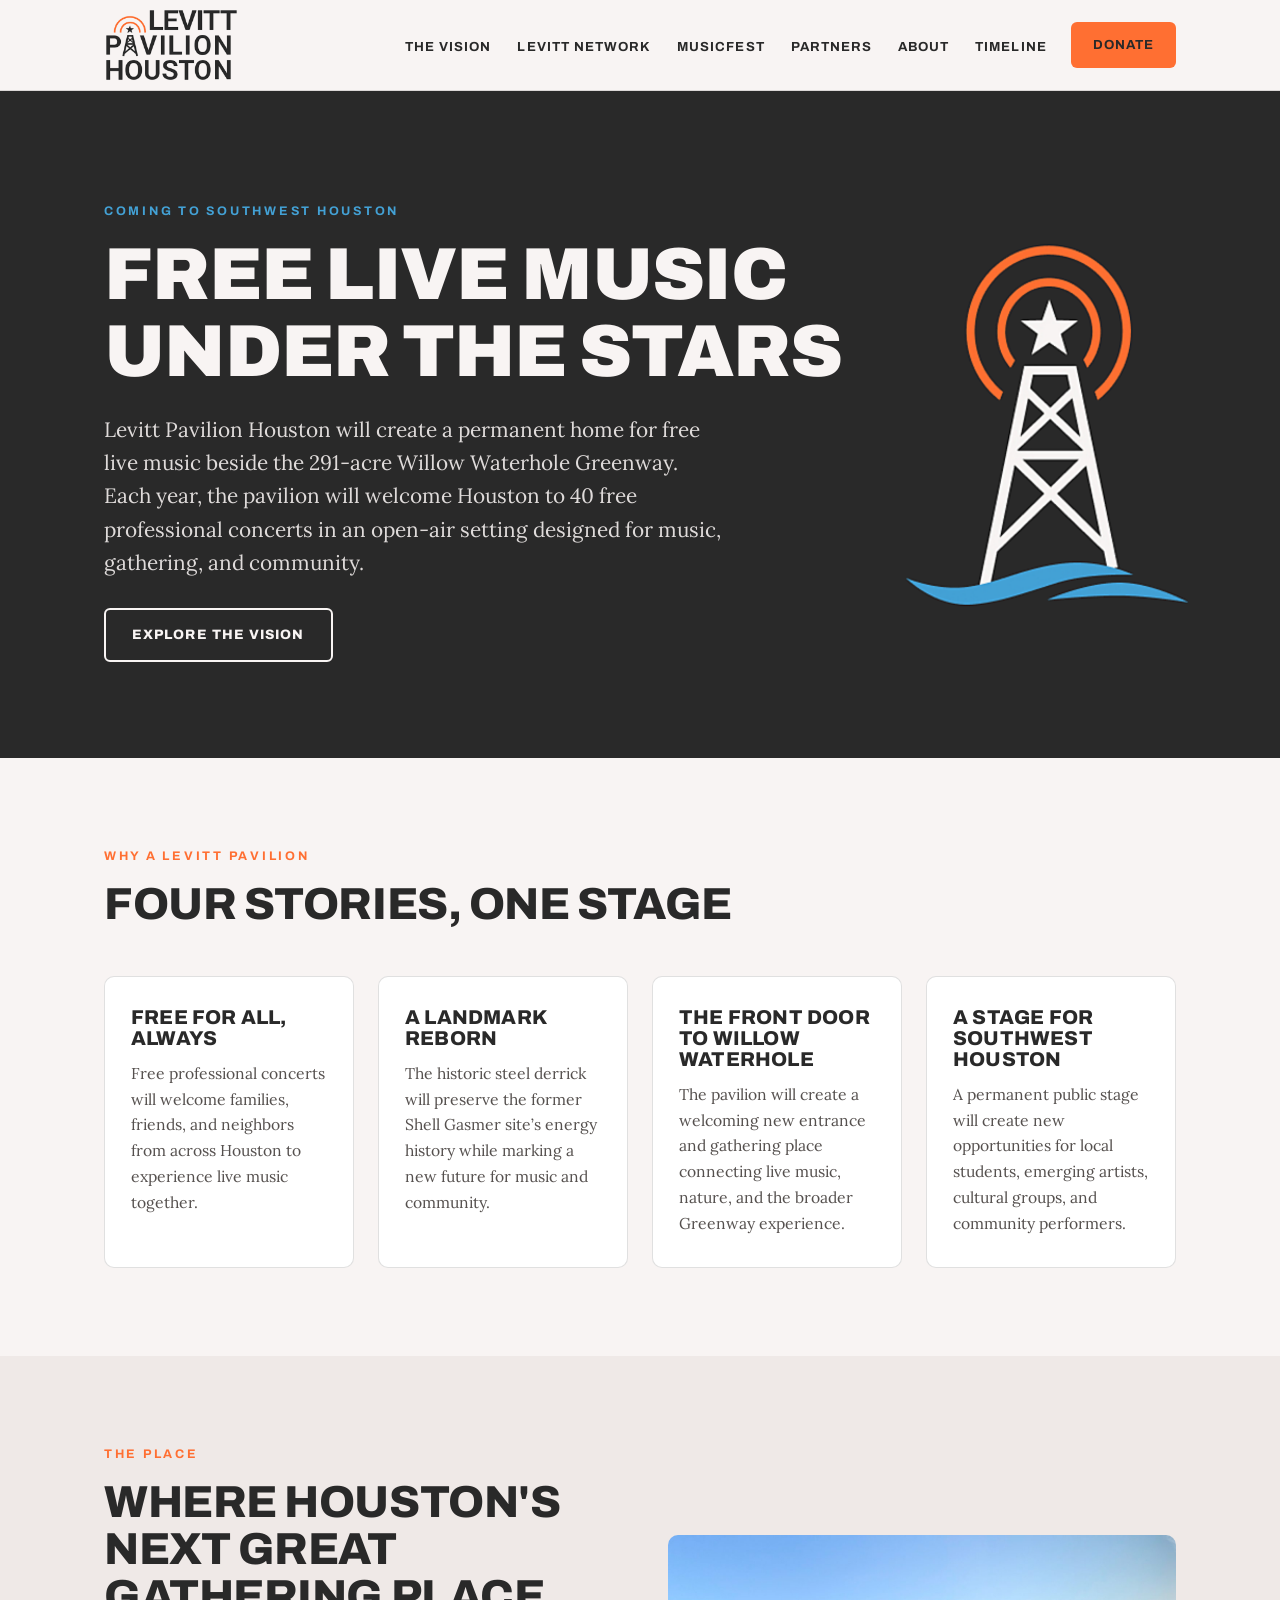
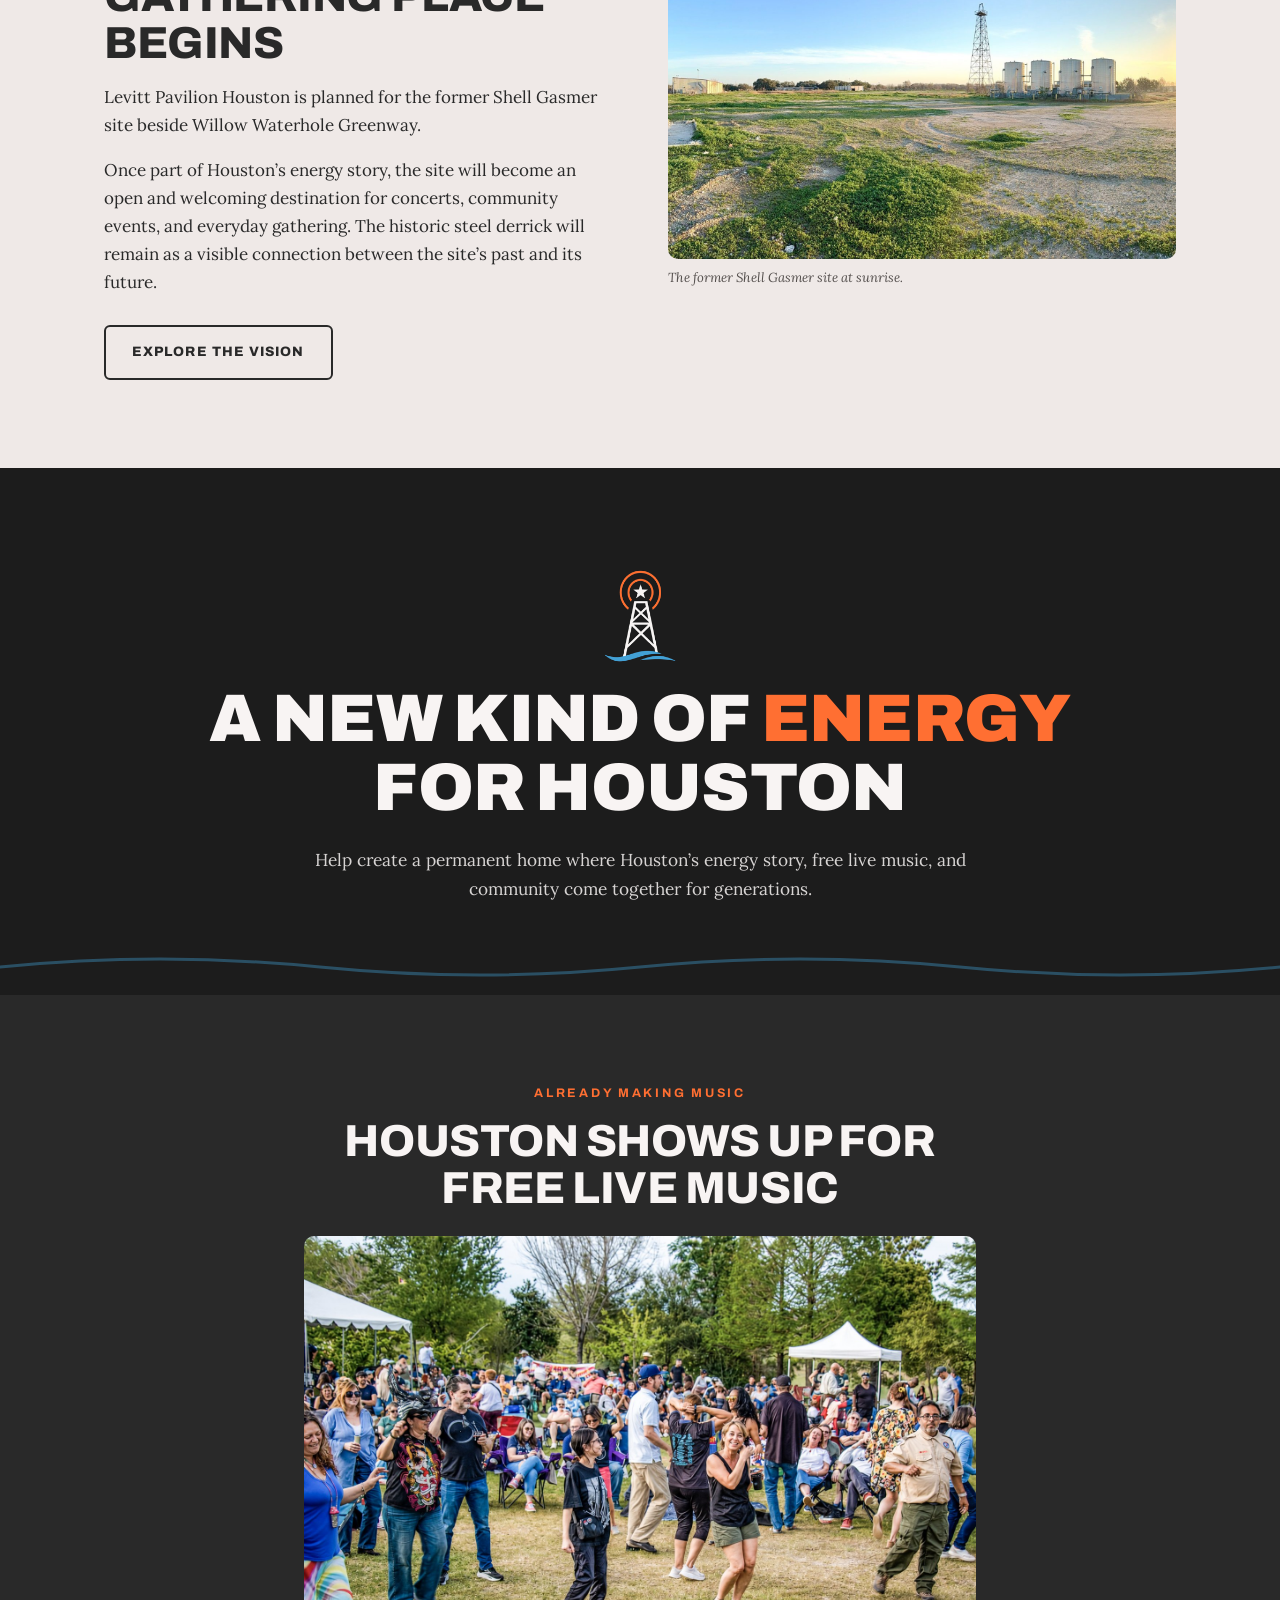
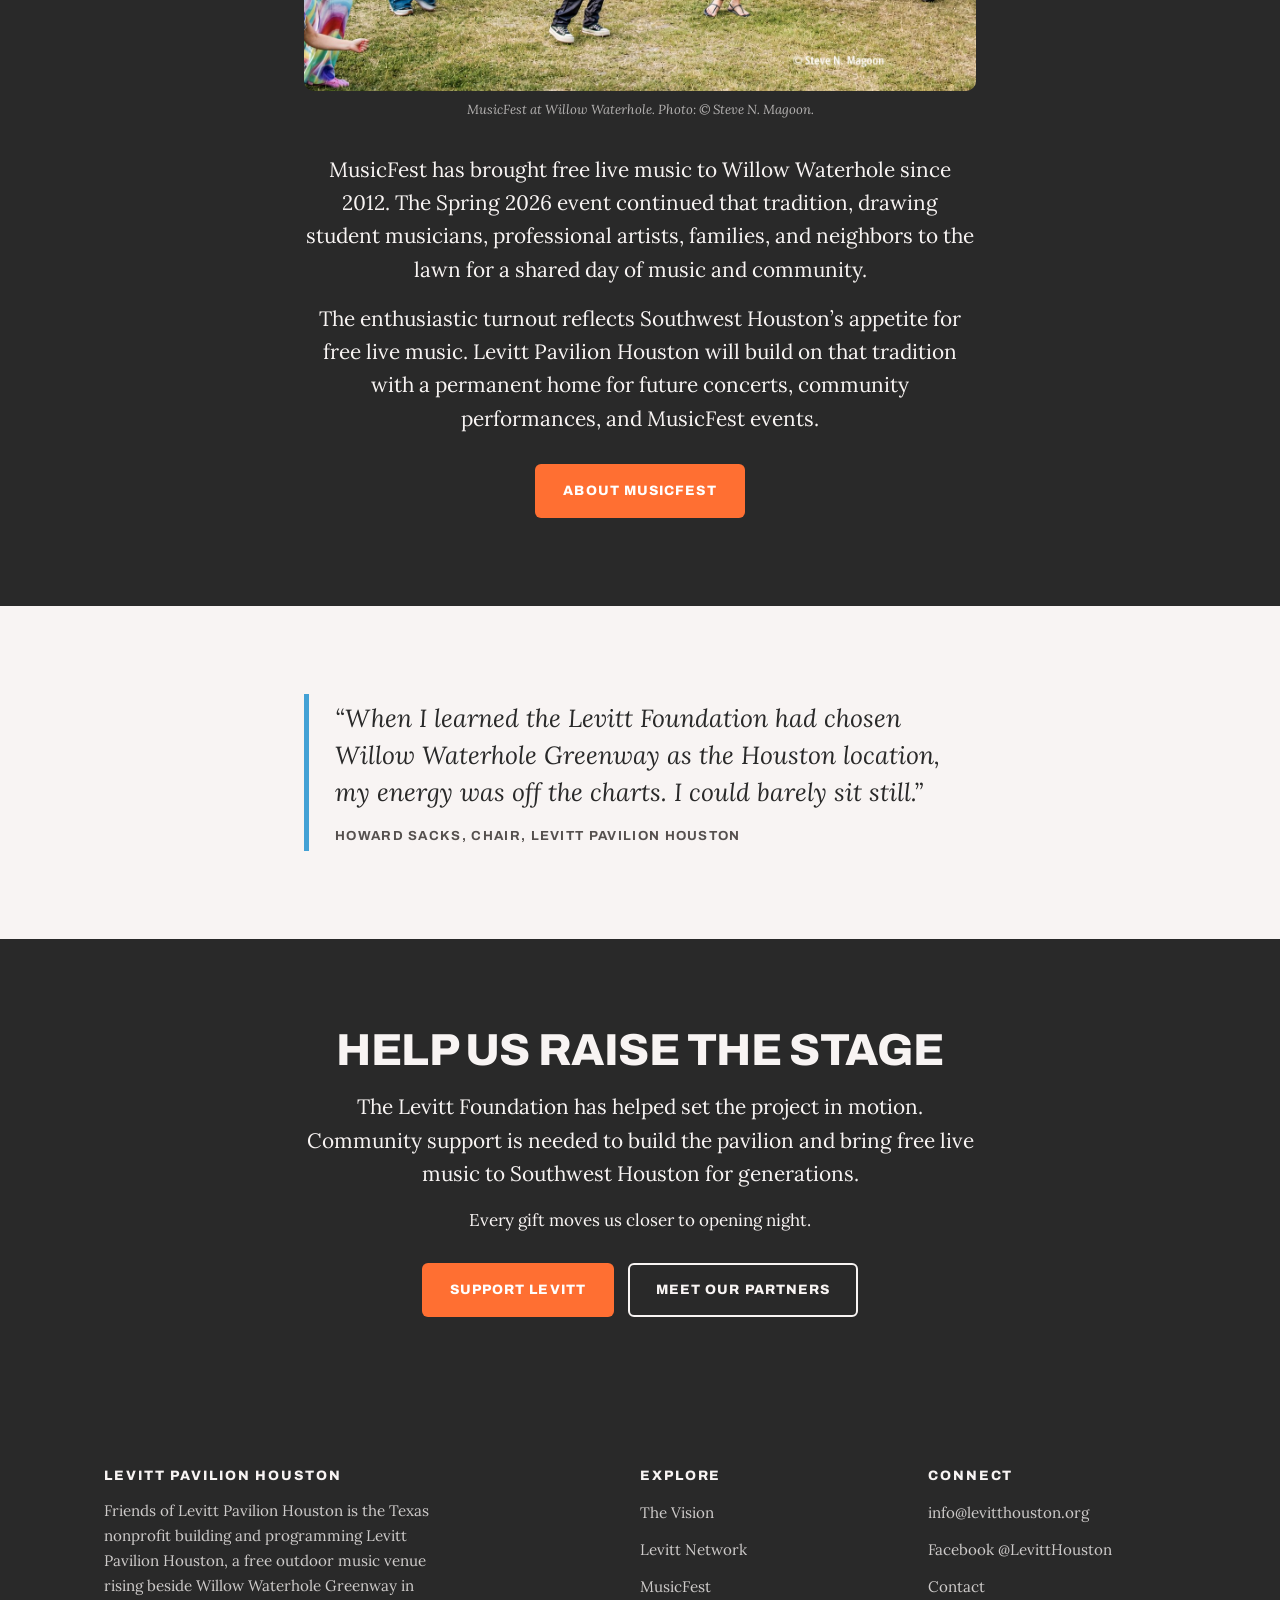
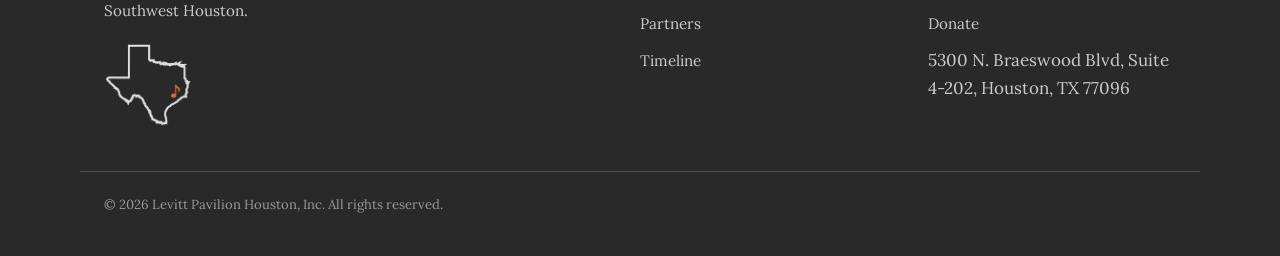
==== commit 4800d93e: "Add files via upload" ====
--- a/index.html
+++ b/index.html
@@ -58,7 +58,6 @@
     <p class="lede">Levitt Pavilion Houston will create a permanent home for free live music beside the 291-acre Willow Waterhole Greenway. Each year, the pavilion will welcome Houston to 40 free professional concerts in an open-air setting designed for music, gathering, and community.</p>
     <div class="btn-row">
       <a class="btn btn-ghost-light" href="vision.html">Explore the Vision</a>
-      <a class="btn btn-orange" href="support.html">Support Levitt</a>
     </div>
   </div>
 </section>
@@ -114,9 +113,6 @@
     <img class="campaign-mark" src="images/logo-icon-dark.png" alt="" aria-hidden="true">
     <h2 class="line">A new kind of <em>energy</em><br>for Houston</h2>
     <p class="sub">Help create a permanent home where Houston&rsquo;s energy story, free live music, and community come together for generations.</p>
-    <div class="btn-row" style="justify-content:center;">
-      <a class="btn btn-orange" href="support.html">Support Levitt</a>
-    </div>
   </div>
   <svg class="wave-divider" viewBox="0 0 1200 34" preserveAspectRatio="none" aria-hidden="true">
     <path d="M0 20 Q150 4 300 20 T600 20 T900 20 T1200 20"/>
--- a/styles.css
+++ b/styles.css
@@ -217,8 +217,8 @@
   width: 14px; height: 14px; border-radius: 50%; background: var(--orange);
   border: 3px solid var(--cream);
 }
-.timeline .t-year { font-family: var(--display); font-weight: 900; font-size: 1.2rem; letter-spacing: 0.04em; display: block; margin-bottom: 4px; }
-.timeline .t-body { color: var(--ink-soft); font-size: 1.08rem; line-height: 1.55; }
+.timeline .t-year { font-family: var(--display); font-weight: 900; font-size: 1.35rem; letter-spacing: 0.03em; display: block; margin-bottom: 6px; }
+.timeline .t-body { color: var(--ink-soft); font-size: 1.15rem; line-height: 1.6; }
 .timeline li.future::before { background: var(--cream); border: 3px solid var(--orange); }
 
 /* ---------- Partner strip ---------- */
@@ -247,7 +247,7 @@
 .page-hero p.lede { max-width: 680px; margin-top: 1.2rem; color: rgba(248,244,243,0.85); }
 
 /* ---------- Utility ---------- */
-.mt-1 { margin-top: 1rem; } .mt-2 { margin-top: 2rem; } .mt-3 { margin-top: 3rem; }
+.mt-1 { margin-top: 1rem; } .mt-2 { margin-top: 2rem; } .mt-3 { margin-top: 3rem; } .mt-4 { margin-top: 4.5rem; }
 .center { text-align: center; }
 .narrow { max-width: 720px; }
 .narrow-center { max-width: 720px; margin-left: auto; margin-right: auto; }
@@ -335,15 +335,18 @@
 
 .email-capture { display: flex; gap: 10px; max-width: 460px; margin: 0 auto; }
 .email-capture input[type="email"] {
-  flex: 1; padding: 13px 16px; border-radius: 999px; border: 1px solid rgba(255,255,255,0.25);
-  background: rgba(255,255,255,0.08); color: var(--cream); font-family: var(--body); font-size: 0.95rem;
-}
-.email-capture input[type="email"]::placeholder { color: rgba(248,244,243,0.55); }
+  flex: 1; padding: 13px 16px; border-radius: 999px; border: 1px solid rgba(255,255,255,0.45);
+  background: rgba(255,255,255,0.16); color: var(--cream); font-family: var(--body); font-size: 0.95rem;
+}
+.email-capture input[type="email"]::placeholder { color: rgba(248,244,243,0.75); }
 .email-capture input[type="email"]:focus { outline: 2px solid var(--orange); outline-offset: 2px; background: rgba(255,255,255,0.14); }
 .email-capture button { white-space: nowrap; border: none; cursor: pointer; }
 .email-capture.on-light input[type="email"] { background: #fff; border: 1px solid var(--line); color: var(--ink); }
 .email-capture.on-light input[type="email"]::placeholder { color: var(--ink-soft); }
 @media (max-width: 480px) { .email-capture { flex-direction: column; } }
+.social-icon-link { display: inline-flex; align-items: center; gap: 10px; color: var(--cream); text-decoration: none; font-family: var(--body); font-size: 0.95rem; }
+.social-icon-link svg { width: 26px; height: 26px; flex-shrink: 0; }
+.social-icon-link:hover { opacity: 0.8; }
 
 /* ---------- Refined board list (item 21, 22): elegant roster, no card treatment ---------- */
 .officer-row { display: grid; grid-template-columns: repeat(4, 1fr); gap: 0; list-style: none; padding: 0; margin: 0; border-top: 1px solid var(--line); border-bottom: 1px solid var(--line); }
@@ -362,14 +365,14 @@
 .advisory-row li { font-family: var(--display); font-weight: 700; font-size: 1.05rem; }
 
 /* ---------- Board of Directors: unified card system ---------- */
-.board-officers { display: grid; grid-template-columns: repeat(4, 1fr); gap: 18px; list-style: none; padding: 0; margin: 0; }
-.board-officers li { background: #fff; border: 1px solid var(--line); border-radius: var(--radius); padding: 28px 18px; text-align: center; }
+.board-officers { display: grid; grid-template-columns: repeat(4, 1fr); gap: 22px; list-style: none; padding: 0; margin-left: 0; margin-right: 0; margin-bottom: 0; }
+.board-officers li { background: #fff; border: 1px solid var(--line); border-radius: var(--radius); padding: 30px 18px; text-align: center; }
 .board-officers .name { display: block; font-family: var(--display); font-weight: 800; font-size: 1.15rem; letter-spacing: -0.005em; }
-.board-officers .role { display: block; font-family: var(--body); font-weight: 700; font-size: 0.76rem; color: var(--orange); text-transform: uppercase; letter-spacing: 0.12em; margin-top: 8px; }
+.board-officers .role { display: block; font-family: var(--body); font-weight: 700; font-size: 0.76rem; color: var(--orange); text-transform: uppercase; letter-spacing: 0.12em; margin-top: 10px; }
 @media (max-width: 720px) { .board-officers { grid-template-columns: repeat(2, 1fr); } }
 
-.board-members { display: grid; grid-template-columns: repeat(3, 1fr); gap: 14px; list-style: none; padding: 0; margin: 0; }
-.board-members li { background: #fff; border: 1px solid var(--line); border-radius: var(--radius); padding: 18px 14px; text-align: center; font-family: var(--display); font-weight: 700; font-size: 1rem; }
+.board-members { display: grid; grid-template-columns: repeat(3, 1fr); gap: 22px; list-style: none; padding: 0; margin-left: 0; margin-right: 0; margin-bottom: 0; }
+.board-members li { background: #fff; border: 1px solid var(--line); border-radius: var(--radius); padding: 26px 14px; text-align: center; font-family: var(--display); font-weight: 800; font-size: 1.15rem; letter-spacing: -0.005em; }
 @media (max-width: 720px) { .board-members { grid-template-columns: repeat(2, 1fr); } }
 @media (max-width: 480px) { .board-members { grid-template-columns: 1fr; } }
 
@@ -382,7 +385,7 @@
 .media-card .pub { font-family: var(--display); font-weight: 800; font-size: 0.85rem; text-transform: uppercase; letter-spacing: 0.12em; color: var(--orange); }
 .media-card .meta { font-family: var(--body); font-size: 0.85rem; color: var(--ink-soft); }
 .media-card h3 { font-size: 1.2rem; line-height: 1.25; margin: 0; }
-.media-card .read-link { display: inline-block; font-family: var(--display); font-weight: 700; text-transform: uppercase; letter-spacing: 0.08em; font-size: 0.82rem; padding-top: 4px; border-bottom: 2px solid var(--charcoal); color: var(--charcoal); align-self: flex-start; }
+.media-card .read-link { display: inline-block; text-decoration: none; font-family: var(--display); font-weight: 700; text-transform: uppercase; letter-spacing: 0.08em; font-size: 0.82rem; padding-top: 4px; border-bottom: 2px solid var(--charcoal); color: var(--charcoal); align-self: flex-start; }
 .media-card .read-link:hover { border-bottom-color: var(--orange); color: var(--orange); }
 
 /* ---------- MusicFest poster strip (item 15) ---------- */
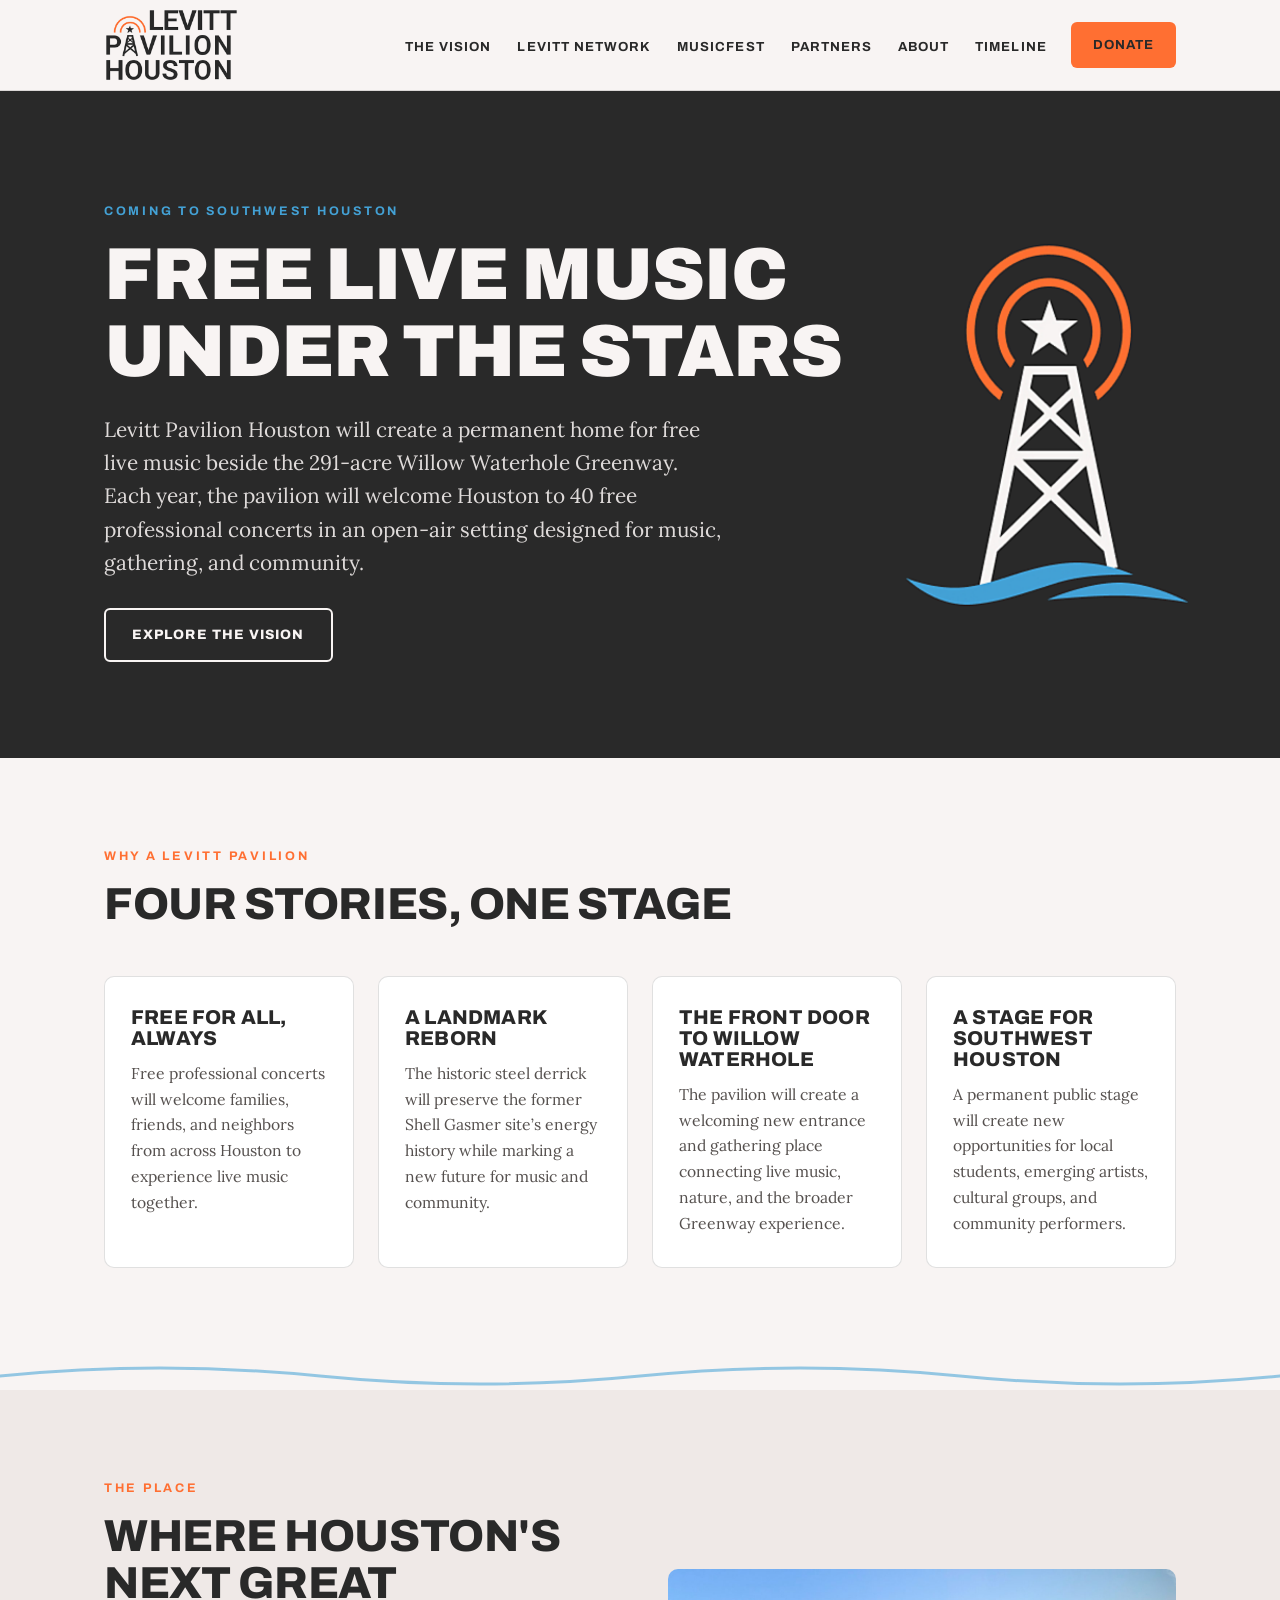
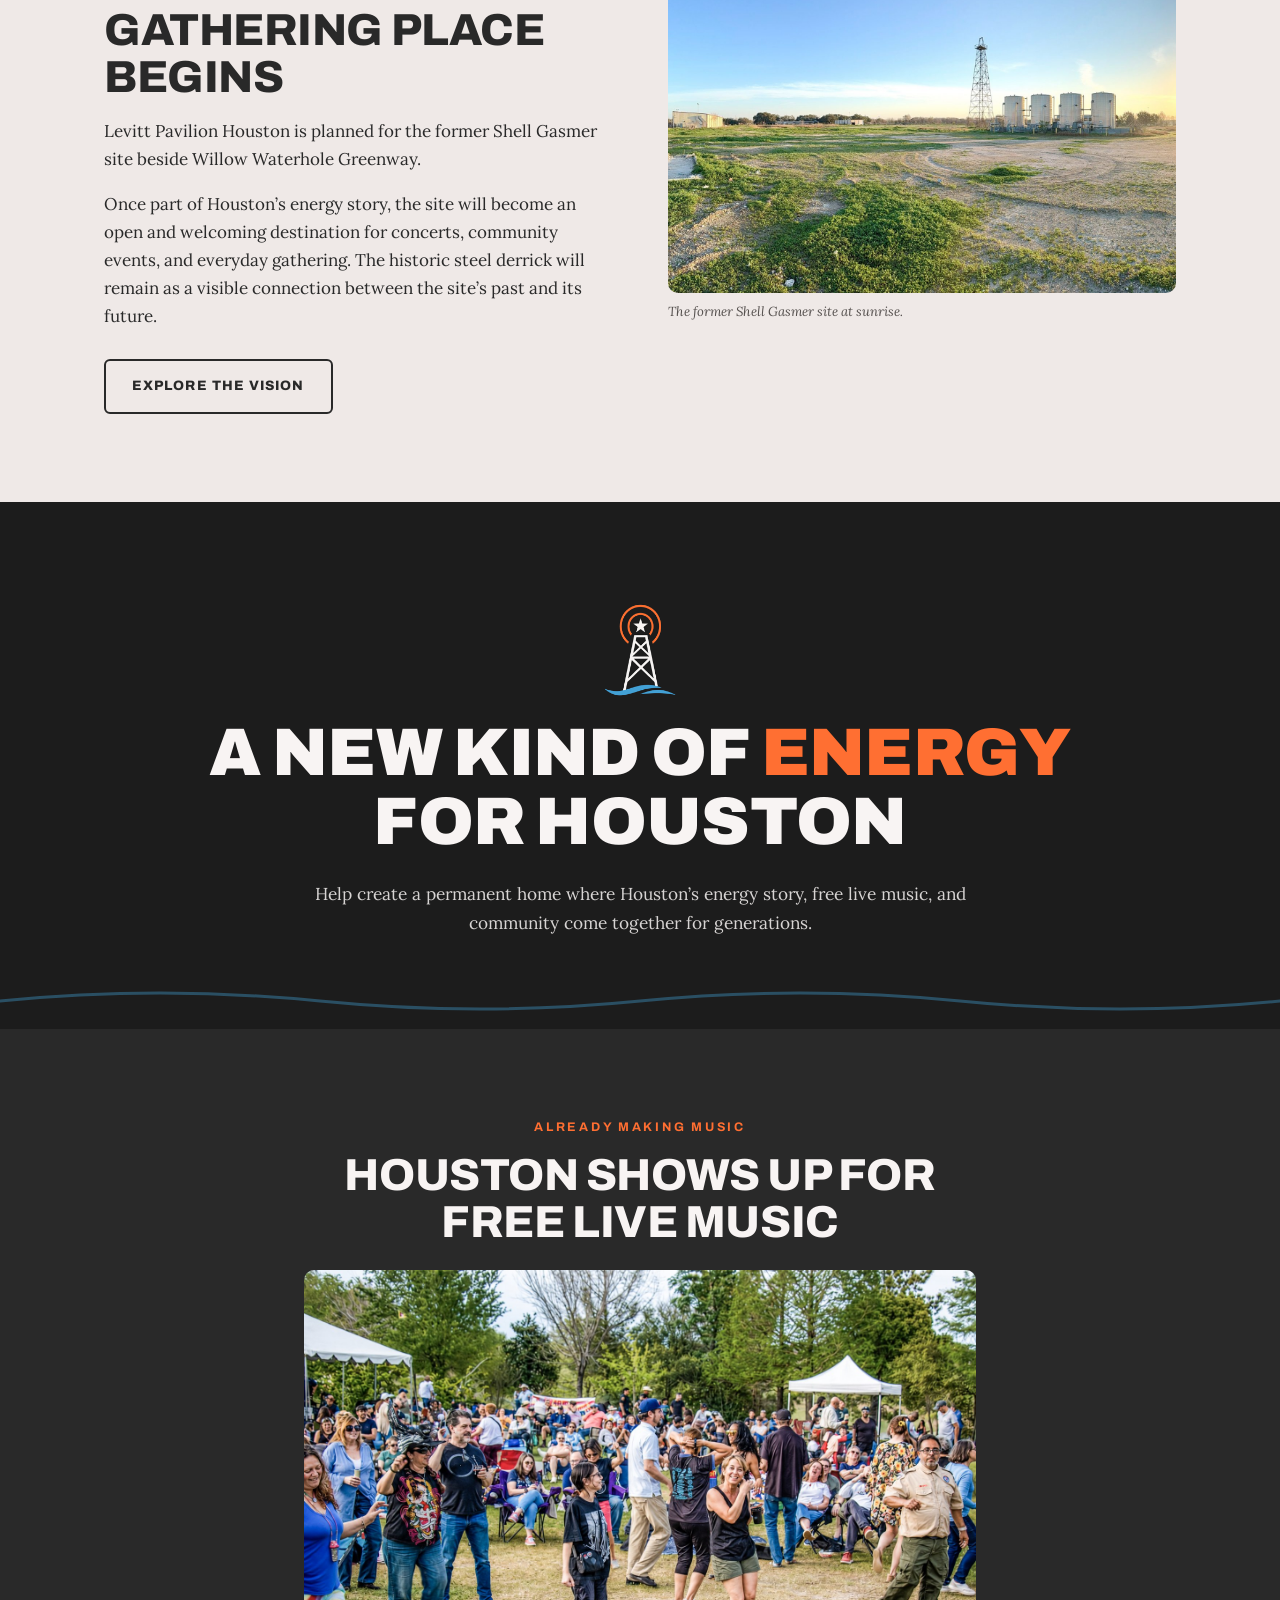
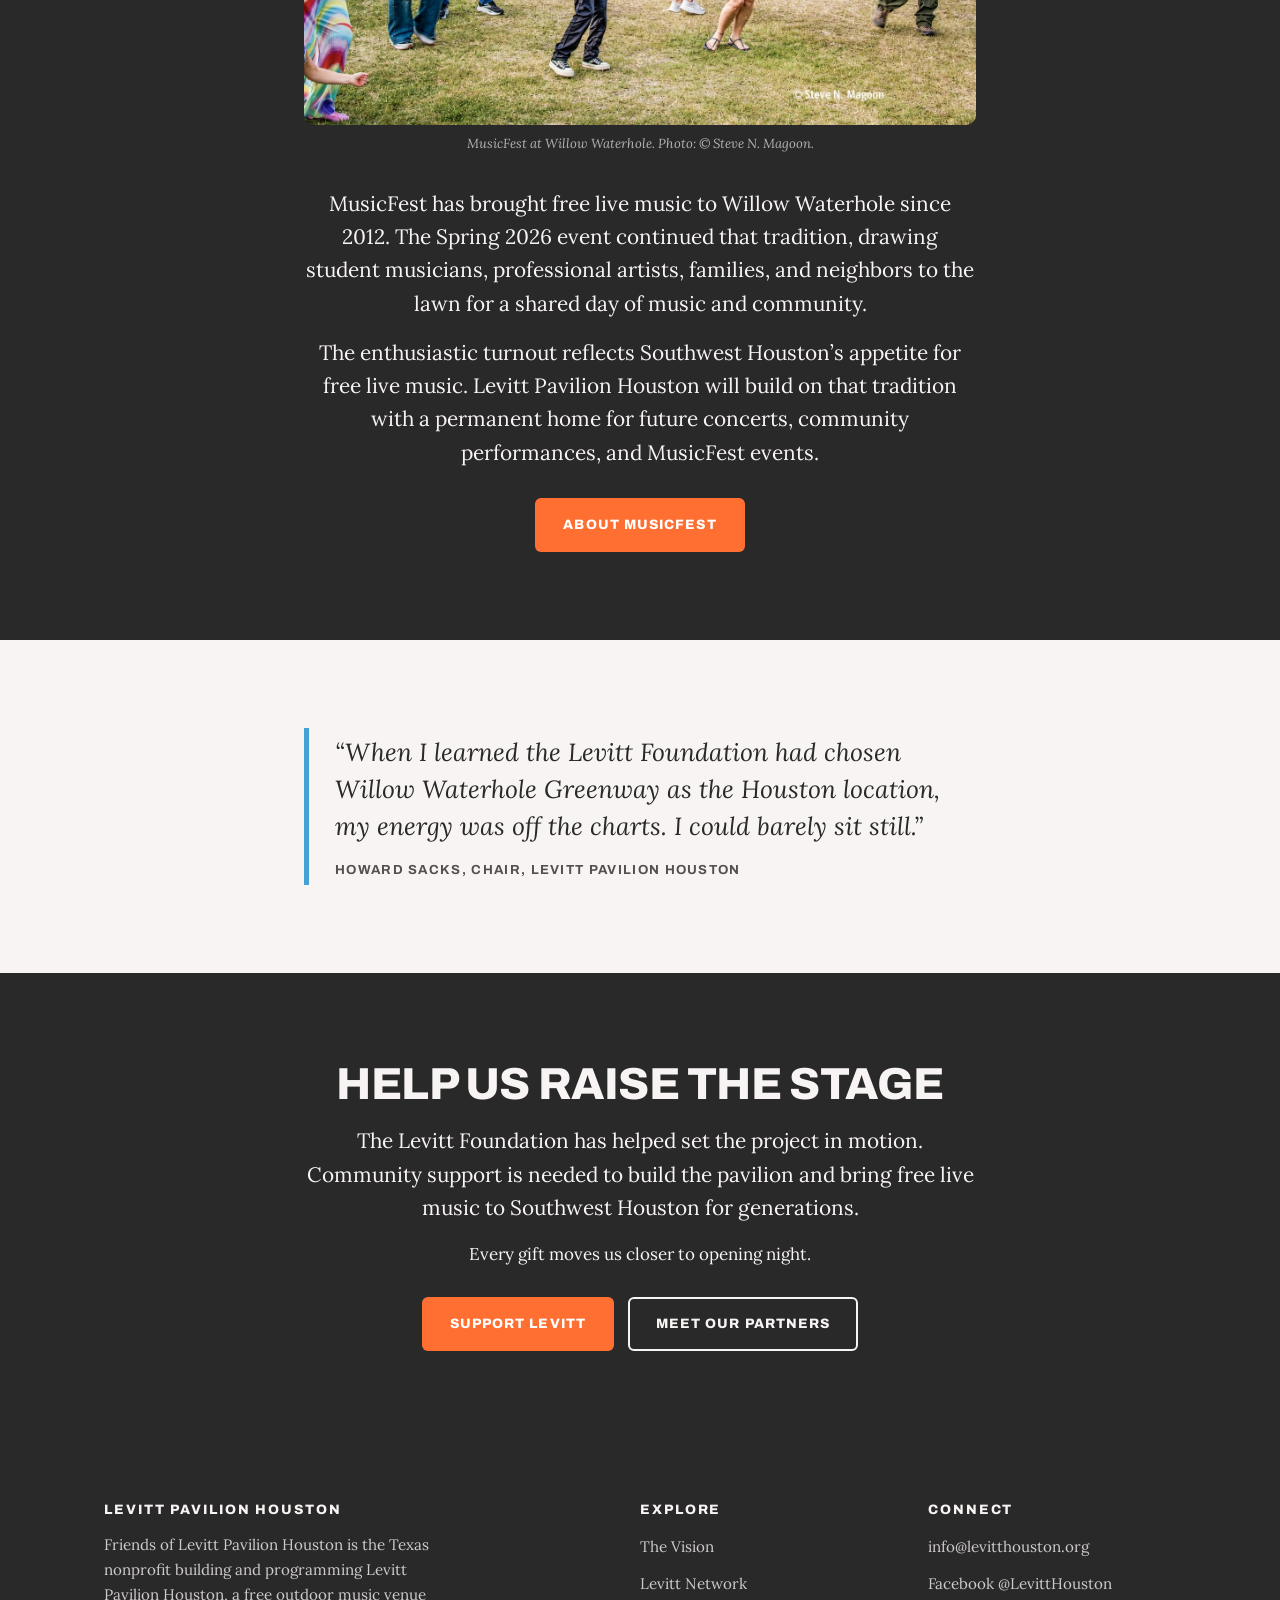
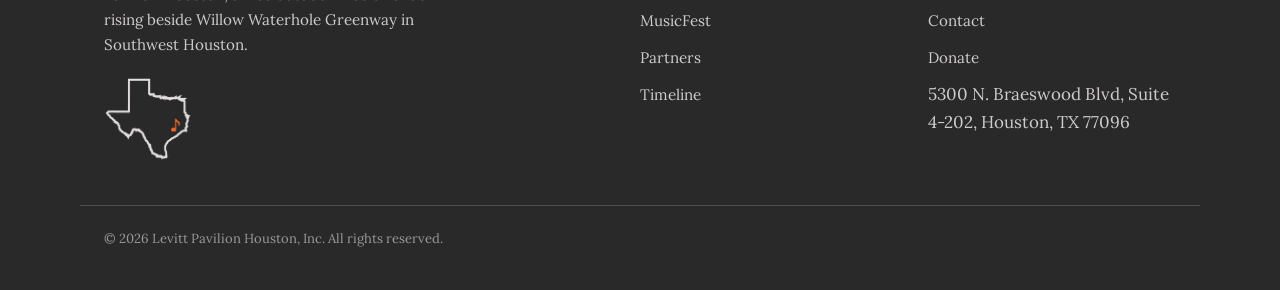
==== commit 895b2404: "Add files via upload" ====
--- a/index.html
+++ b/index.html
@@ -88,7 +88,9 @@
   </div>
 </section>
 
-
+<svg class="wave-divider" viewBox="0 0 1200 34" preserveAspectRatio="none" aria-hidden="true">
+  <path d="M0 20 Q150 4 300 20 T600 20 T900 20 T1200 20"/>
+</svg>
 
 <!-- ================= TRANSFORMATION STORY ================= -->
 <section class="section-tint">
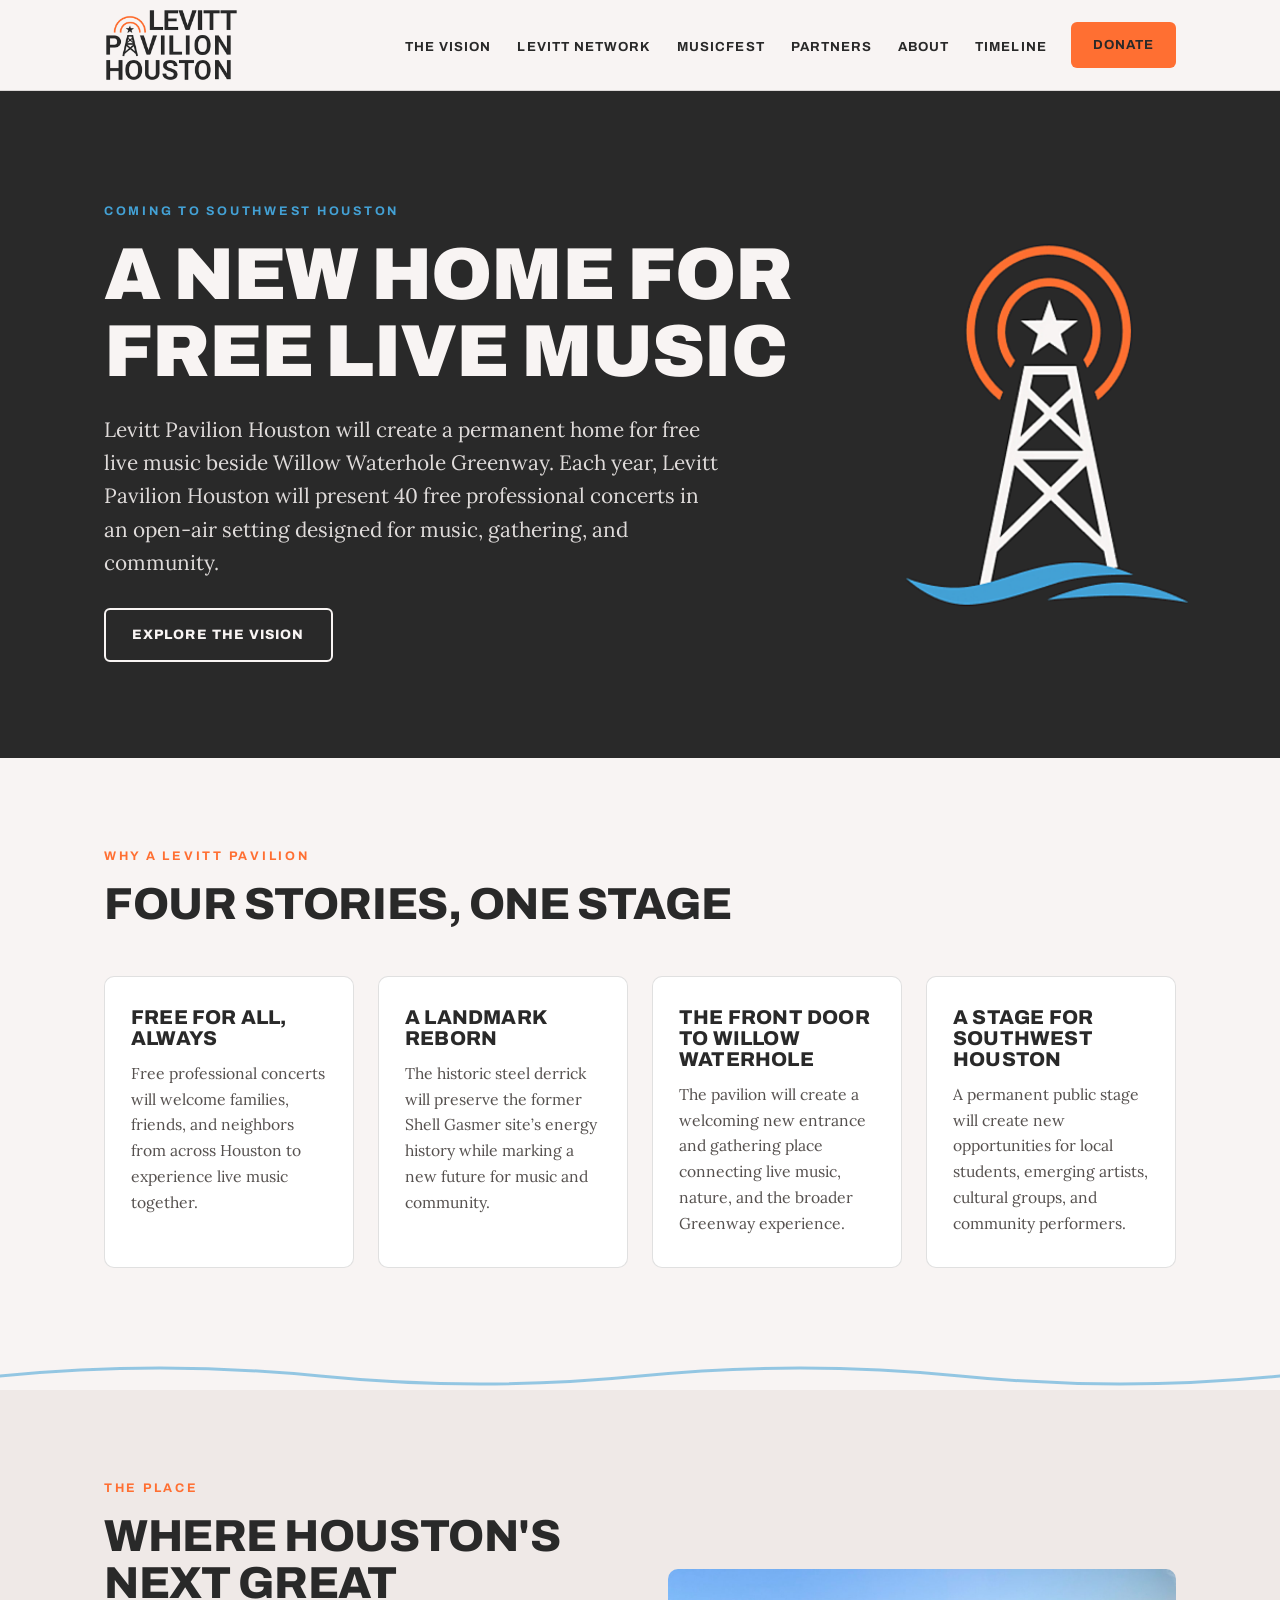
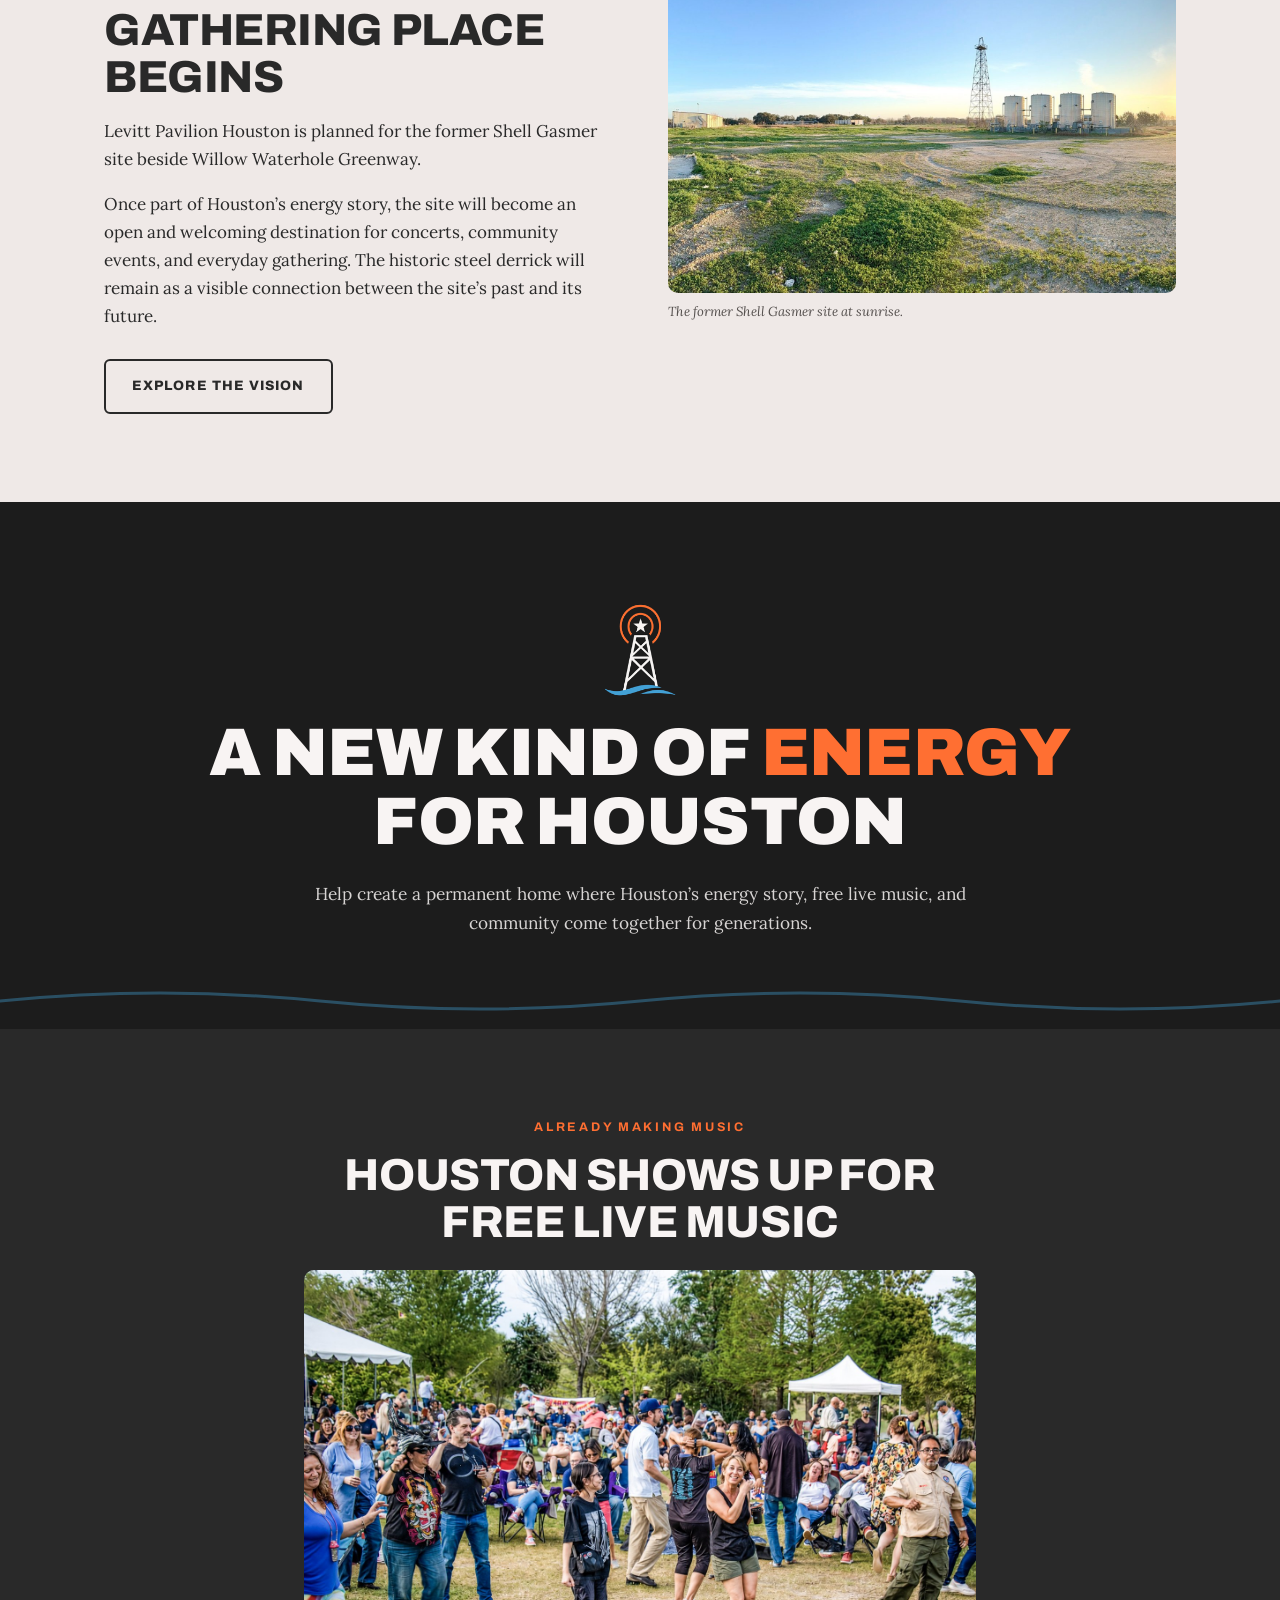
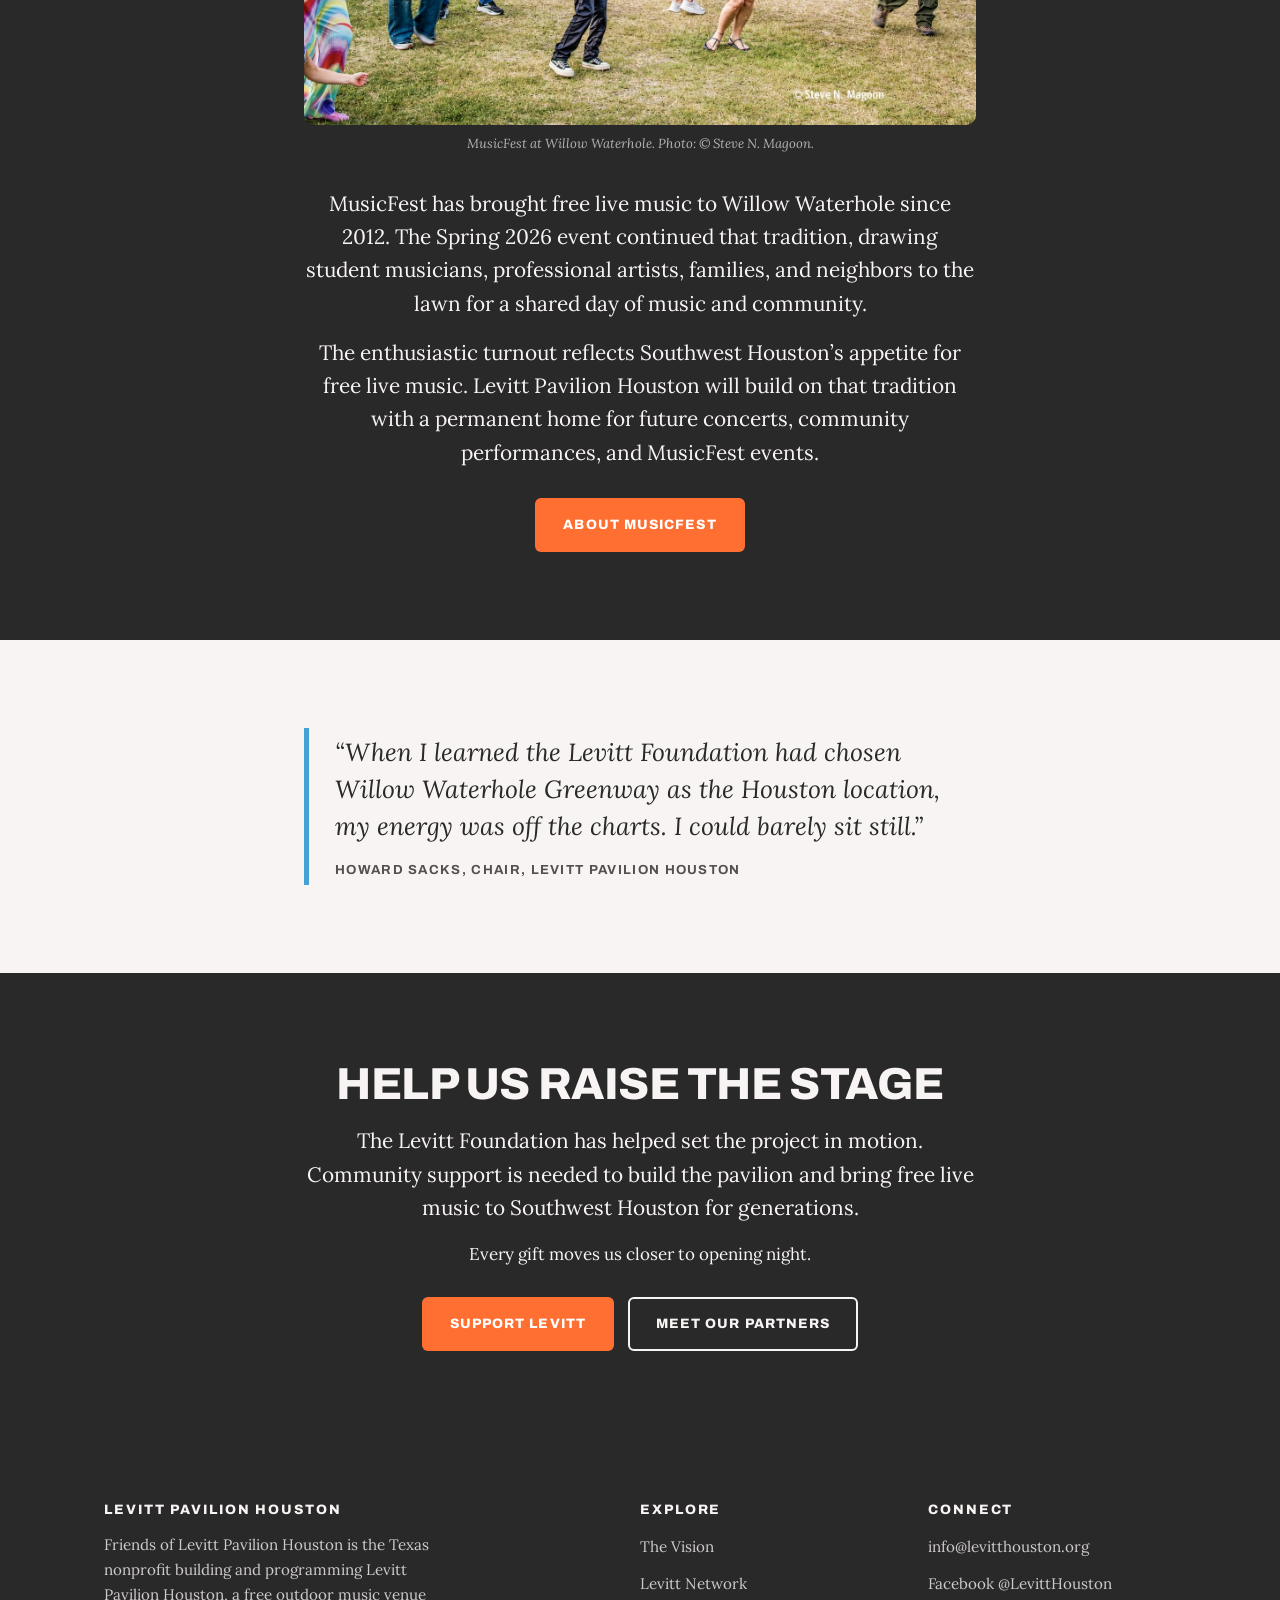
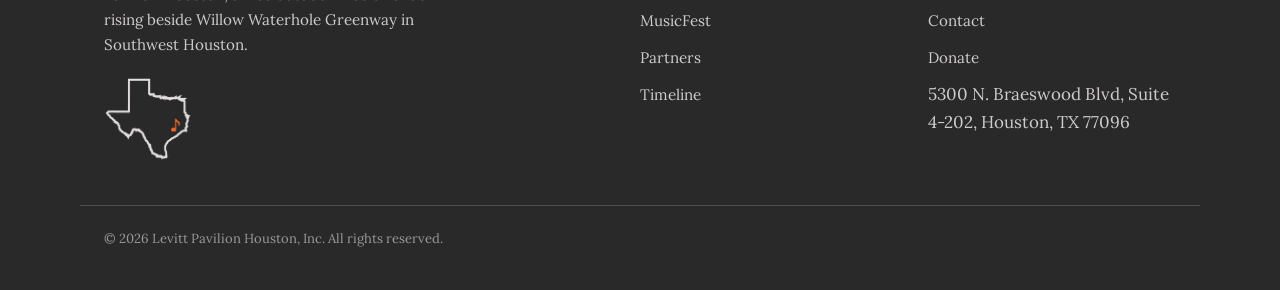
==== commit 05c0447a: "Add files via upload" ====
--- a/index.html
+++ b/index.html
@@ -7,7 +7,7 @@
 <meta name="description" content="Levitt Pavilion Houston will bring 40 free professional concerts a year to a transformed site beside Willow Waterhole Greenway in Southwest Houston.">
 <link rel="canonical" href="https://www.levitthouston.org/">
 <meta property="og:title" content="Levitt Pavilion Houston">
-<meta property="og:description" content="Free live music under the stars is coming to Southwest Houston.">
+<meta property="og:description" content="A new home for free live music is coming to Southwest Houston.">
 <meta property="og:type" content="website">
 <meta property="og:url" content="https://www.levitthouston.org/">
 <link rel="preconnect" href="https://fonts.googleapis.com">
@@ -54,8 +54,8 @@
   <img class="hero-derrick" src="images/logo-icon-dark.png" alt="" aria-hidden="true">
   <div class="wrap">
     <span class="eyebrow hero-kicker">Coming to Southwest Houston</span>
-    <h1>Free live music<br>under the stars</h1>
-    <p class="lede">Levitt Pavilion Houston will create a permanent home for free live music beside the 291-acre Willow Waterhole Greenway. Each year, the pavilion will welcome Houston to 40 free professional concerts in an open-air setting designed for music, gathering, and community.</p>
+    <h1>A new home for<br>free live music</h1>
+    <p class="lede">Levitt Pavilion Houston will create a permanent home for free live music beside Willow Waterhole Greenway. Each year, Levitt Pavilion Houston will present 40 free professional concerts in an open-air setting designed for music, gathering, and community.</p>
     <div class="btn-row">
       <a class="btn btn-ghost-light" href="vision.html">Explore the Vision</a>
     </div>
--- a/styles.css
+++ b/styles.css
@@ -76,8 +76,10 @@
 .grid-3 { display: grid; grid-template-columns: repeat(3, 1fr); gap: 28px; }
 .grid-4 { display: grid; grid-template-columns: repeat(4, 1fr); gap: 24px; }
 
+.place-grid { display: grid; grid-template-columns: 0.85fr 1.15fr; gap: 28px; }
+.experience-grid { display: grid; grid-template-columns: 1.15fr 0.85fr; align-items: center; gap: 40px; }
 @media (max-width: 900px) {
-  .grid-2, .grid-3, .grid-4 { grid-template-columns: 1fr; }
+  .grid-2, .grid-3, .grid-4, .place-grid, .experience-grid { grid-template-columns: 1fr; }
   section { padding: 64px 0; }
 }
 @media (min-width: 901px) and (max-width: 1080px) {
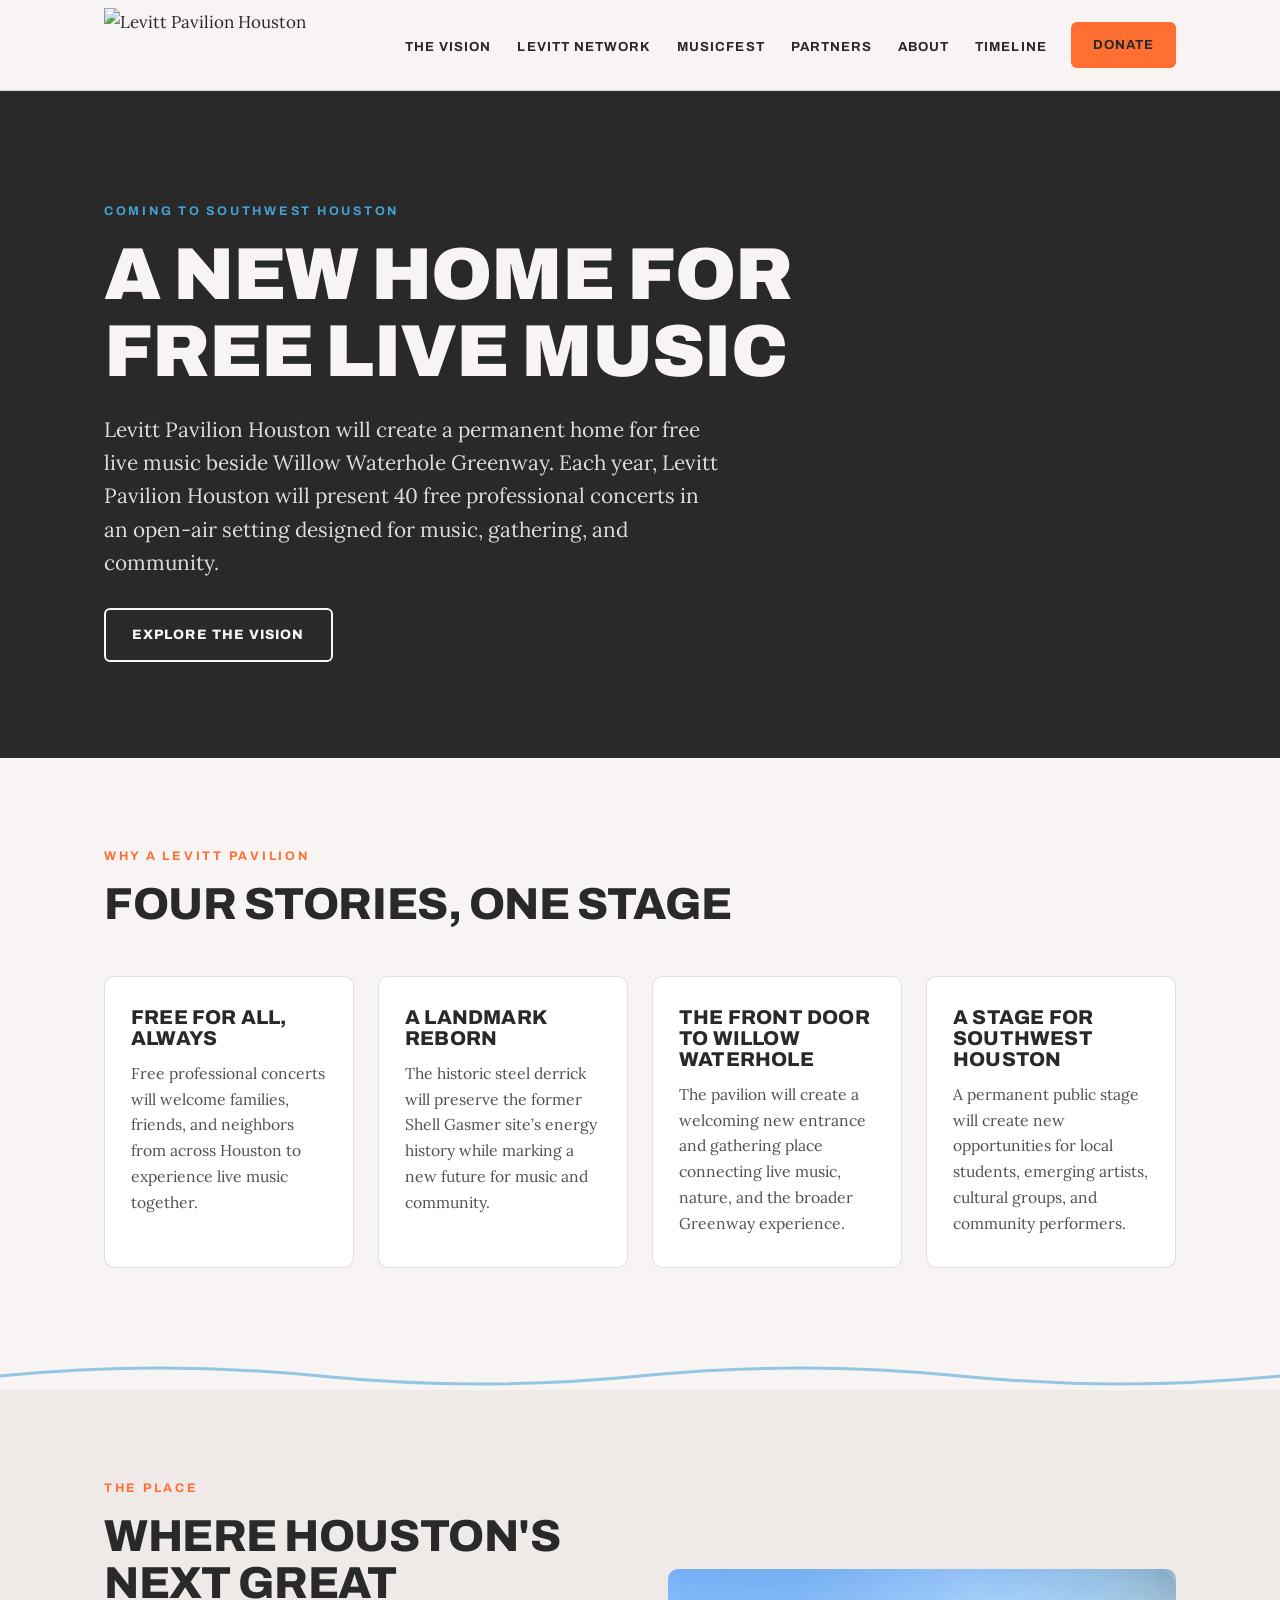
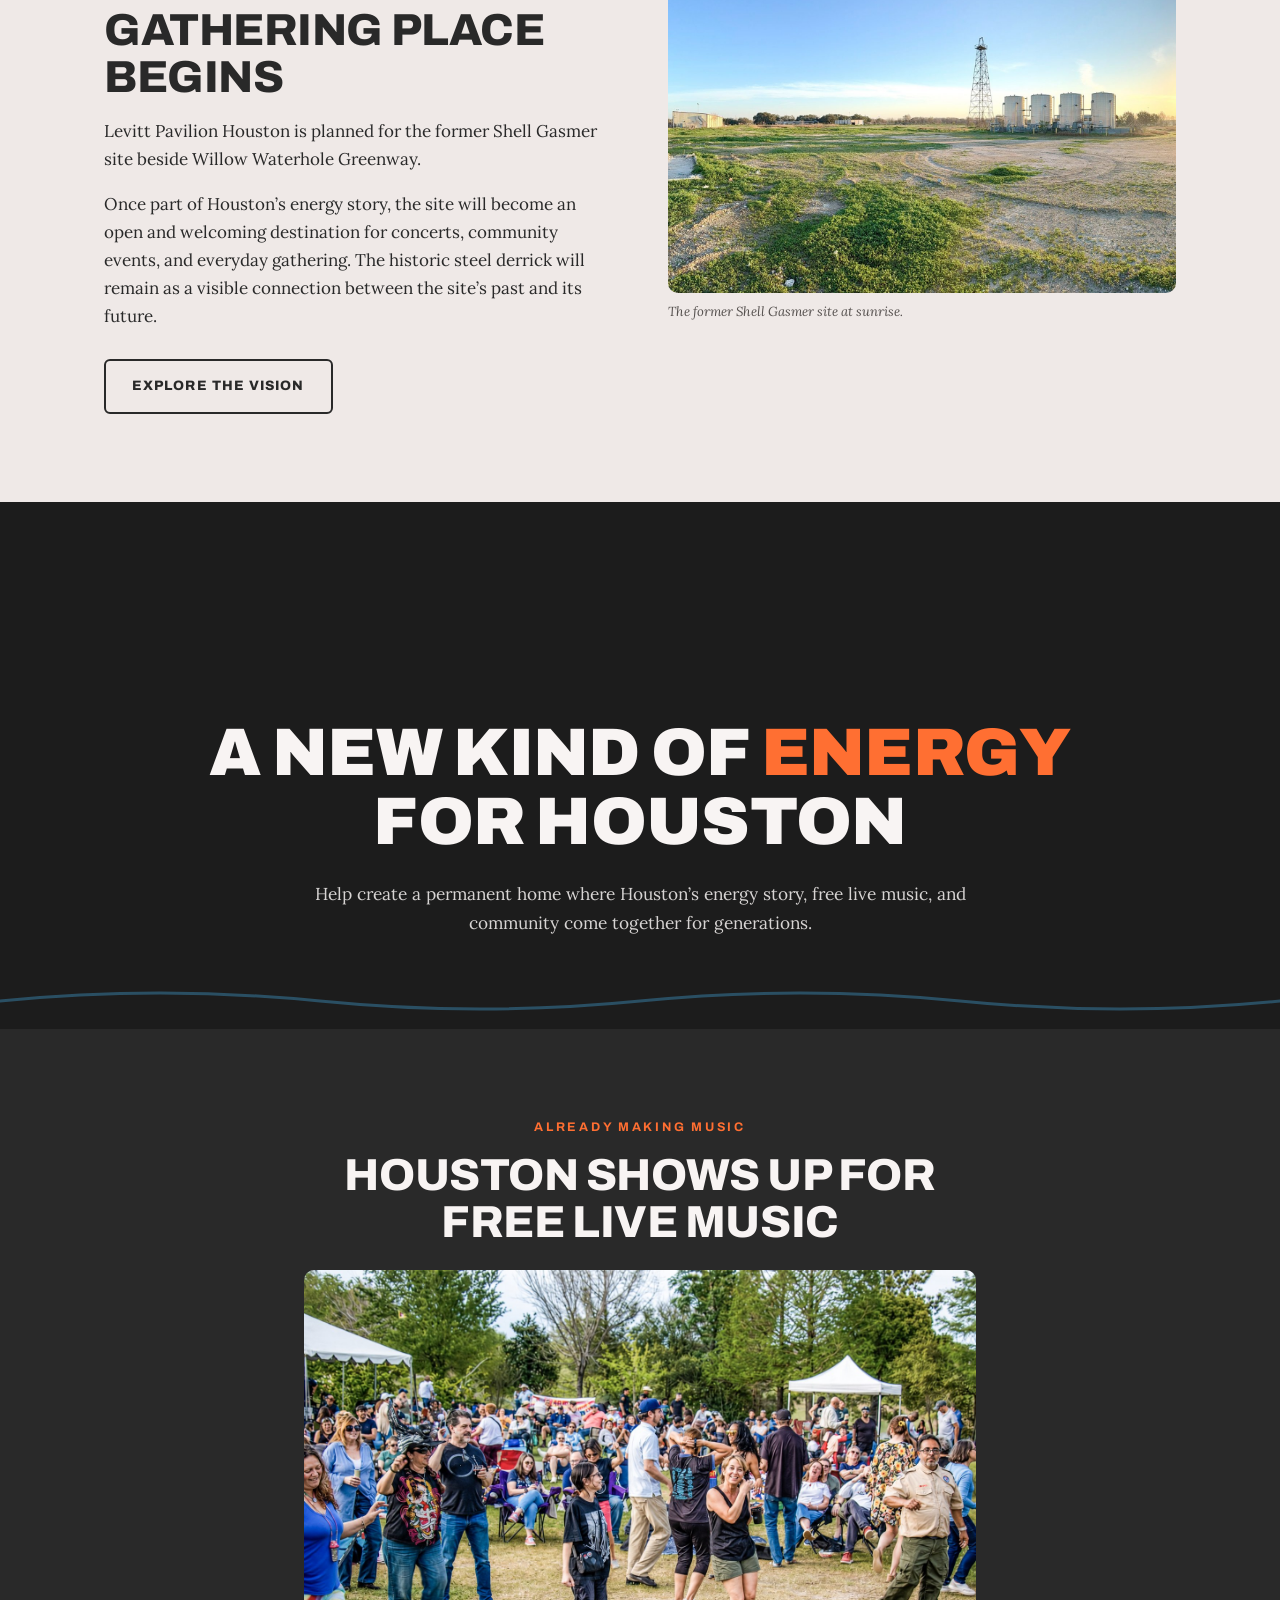
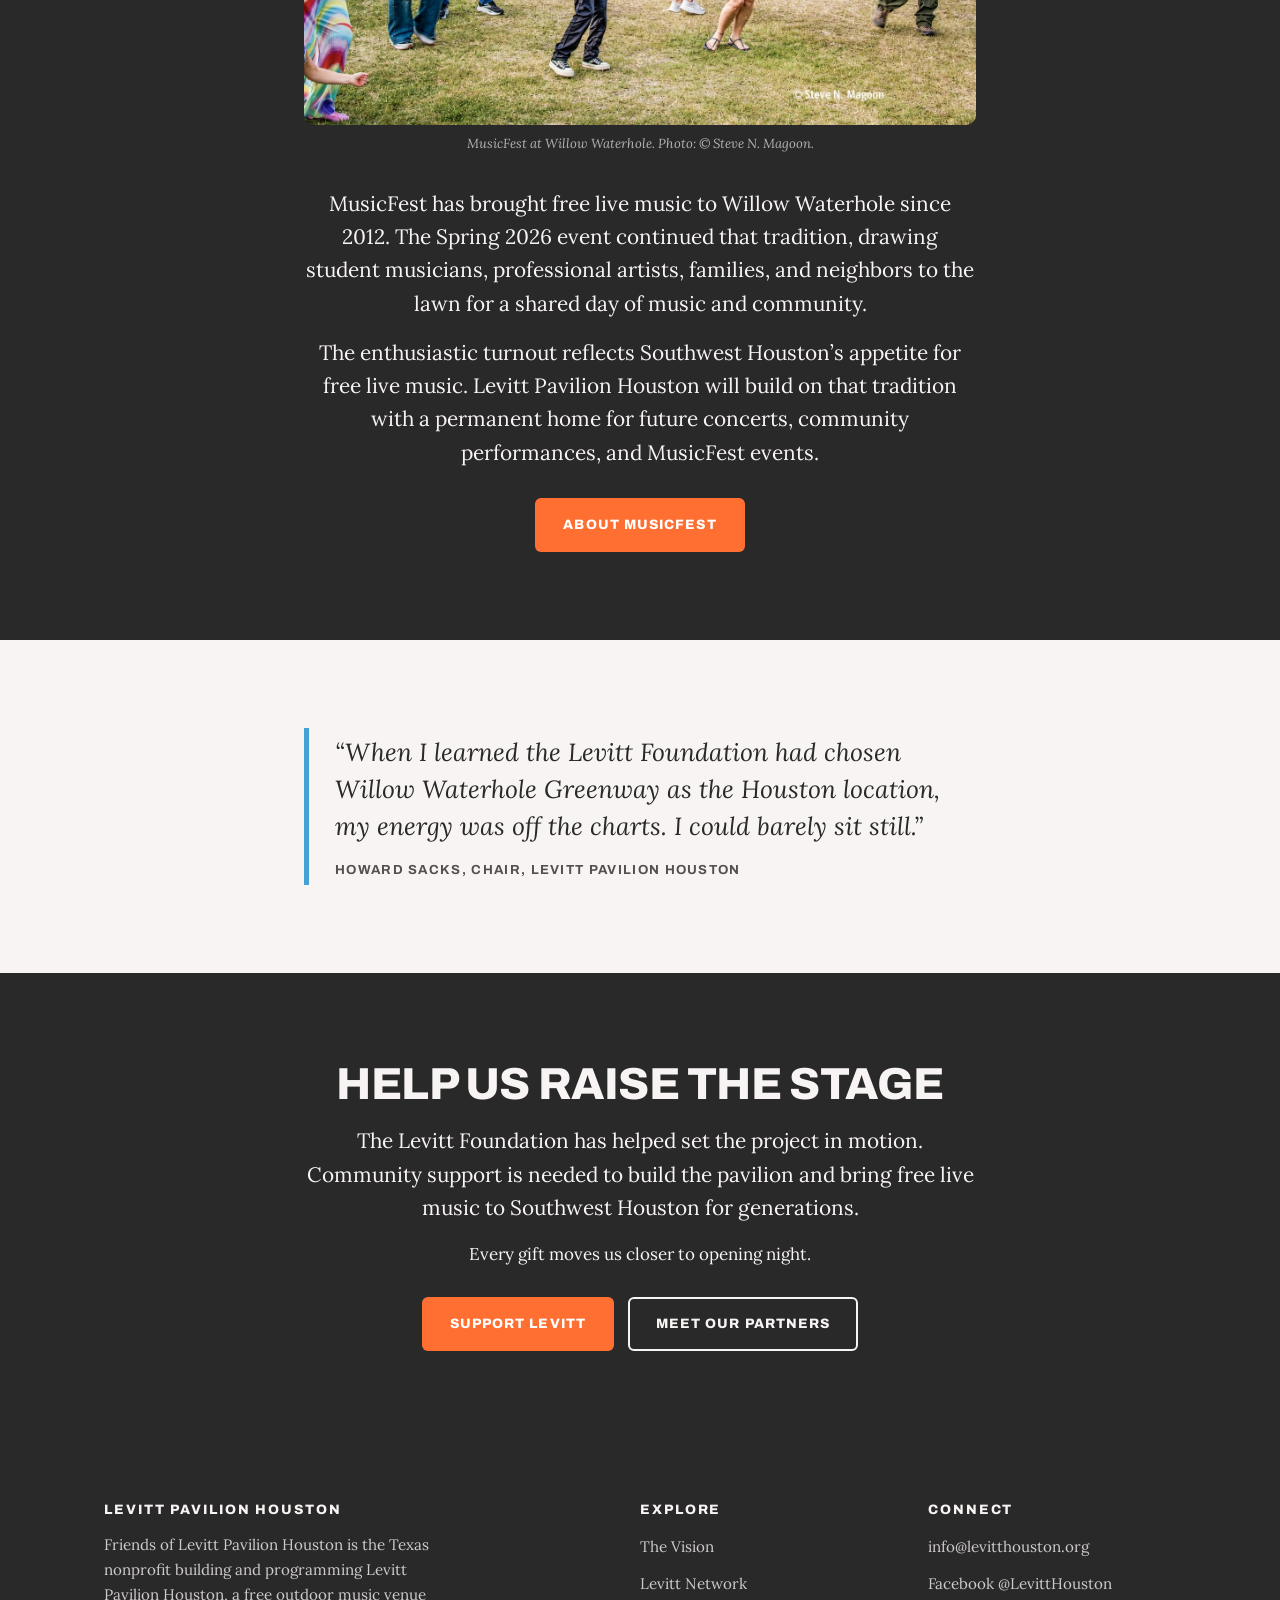
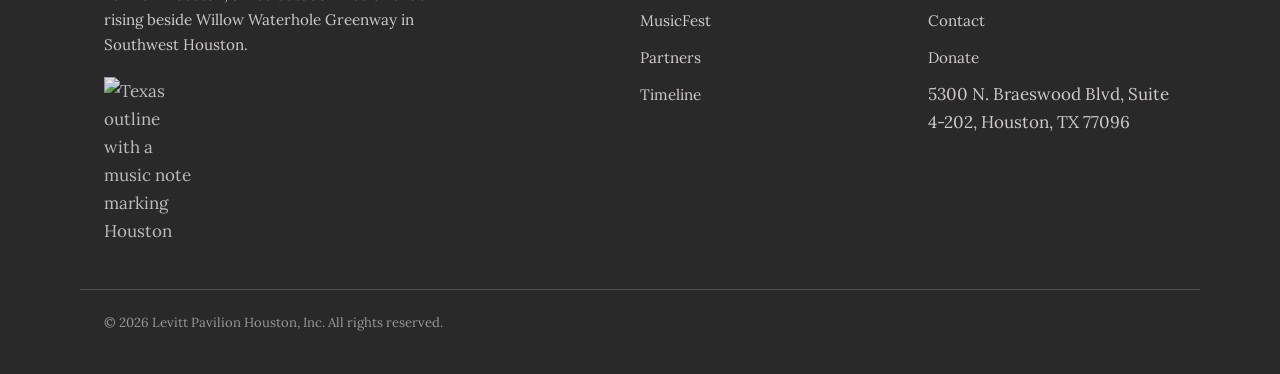
==== commit 91a1db55: "Add files via upload" ====
--- a/index.html
+++ b/index.html
@@ -34,7 +34,7 @@
 <header class="nav">
   <div class="nav-inner">
     <a class="brand" href="index.html" aria-label="Levitt Pavilion Houston home">
-      <img src="images/logo-wordmark.png" alt="Levitt Pavilion Houston">
+      <img src="images/logo-wordmark.svg" alt="Levitt Pavilion Houston">
     </a>
     <button class="nav-toggle" aria-expanded="false" onclick="const l=document.querySelector('.nav-links');l.classList.toggle('open');this.setAttribute('aria-expanded',l.classList.contains('open'));">Menu</button>
     <ul class="nav-links">
@@ -51,7 +51,7 @@
 
 <!-- ================= HERO ================= -->
 <section class="hero">
-  <img class="hero-derrick" src="images/logo-icon-dark.png" alt="" aria-hidden="true">
+  <img class="hero-derrick" src="images/logo-icon-dark.svg" alt="" aria-hidden="true">
   <div class="wrap">
     <span class="eyebrow hero-kicker">Coming to Southwest Houston</span>
     <h1>A new home for<br>free live music</h1>
@@ -112,7 +112,7 @@
 <!-- ================= CAMPAIGN BAND ================= -->
 <section class="campaign-band">
   <div class="wrap">
-    <img class="campaign-mark" src="images/logo-icon-dark.png" alt="" aria-hidden="true">
+    <img class="campaign-mark" src="images/logo-icon-dark.svg" alt="" aria-hidden="true">
     <h2 class="line">A new kind of <em>energy</em><br>for Houston</h2>
     <p class="sub">Help create a permanent home where Houston&rsquo;s energy story, free live music, and community come together for generations.</p>
   </div>
@@ -163,7 +163,7 @@
     <div>
       <h4>Levitt Pavilion Houston</h4>
       <p style="font-size:0.95rem; max-width:340px;">Friends of Levitt Pavilion Houston is the Texas nonprofit building and programming Levitt Pavilion Houston, a free outdoor music venue rising beside Willow Waterhole Greenway in Southwest Houston.</p>
-      <img class="footer-texas" src="images/texas-dark.png" alt="Texas outline with a music note marking Houston">
+      <img class="footer-texas" src="images/texas-dark.svg" alt="Texas outline with a music note marking Houston">
     </div>
     <div>
       <h4>Explore</h4>
--- a/styles.css
+++ b/styles.css
@@ -380,7 +380,7 @@
 
 .board-advisory-wrap { text-align: center; }
 .board-advisory { display: flex; flex-wrap: wrap; gap: 8px 36px; list-style: none; padding: 0; margin: 12px 0 0; justify-content: center; }
-.board-advisory li { font-family: var(--body); font-weight: 500; font-size: 0.92rem; color: var(--ink-soft); }
+.board-advisory li { font-family: var(--body); font-weight: 500; font-size: 1.1rem; color: var(--ink-soft); }
 
 /* ---------- Media cards: publication name prominent, link visible (items 24, 26) ---------- */
 .media-card { background: #fff; border: 1px solid var(--line); border-radius: var(--radius); padding: 28px; display: flex; flex-direction: column; gap: 14px; }
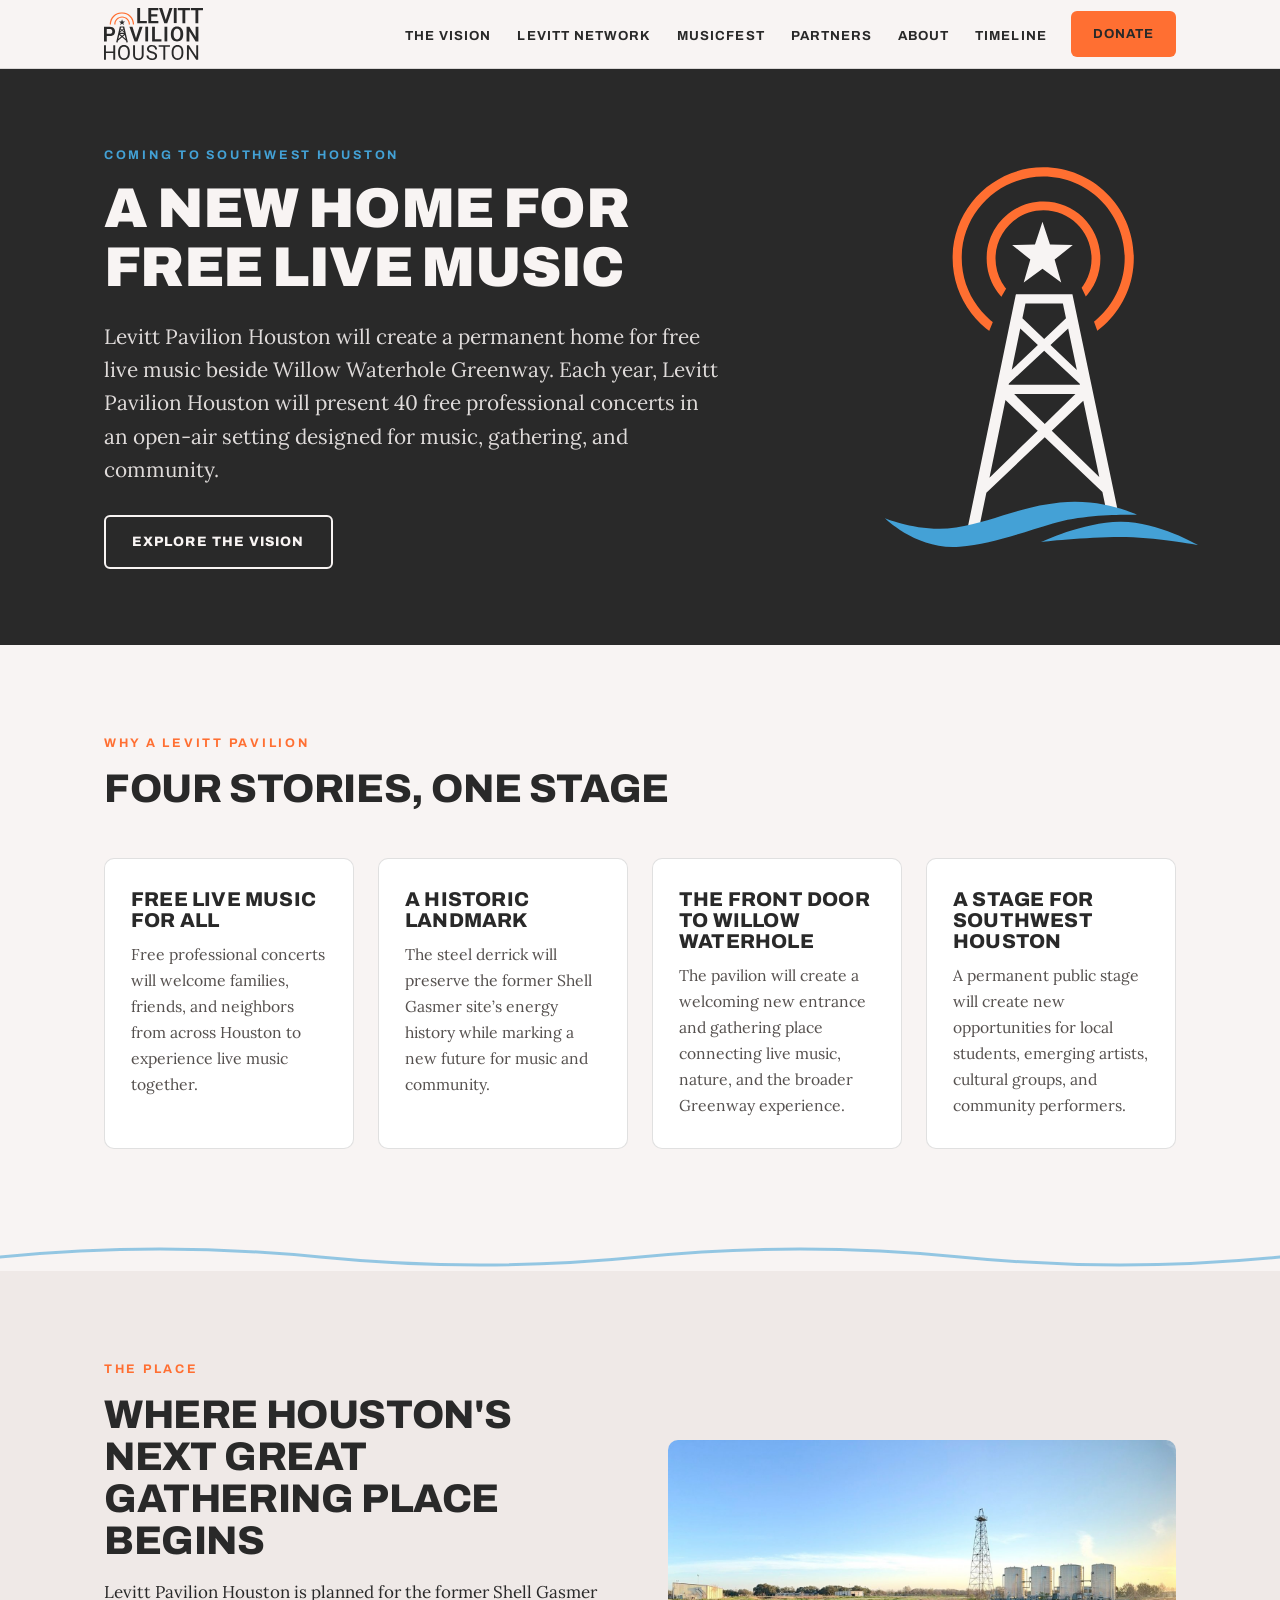
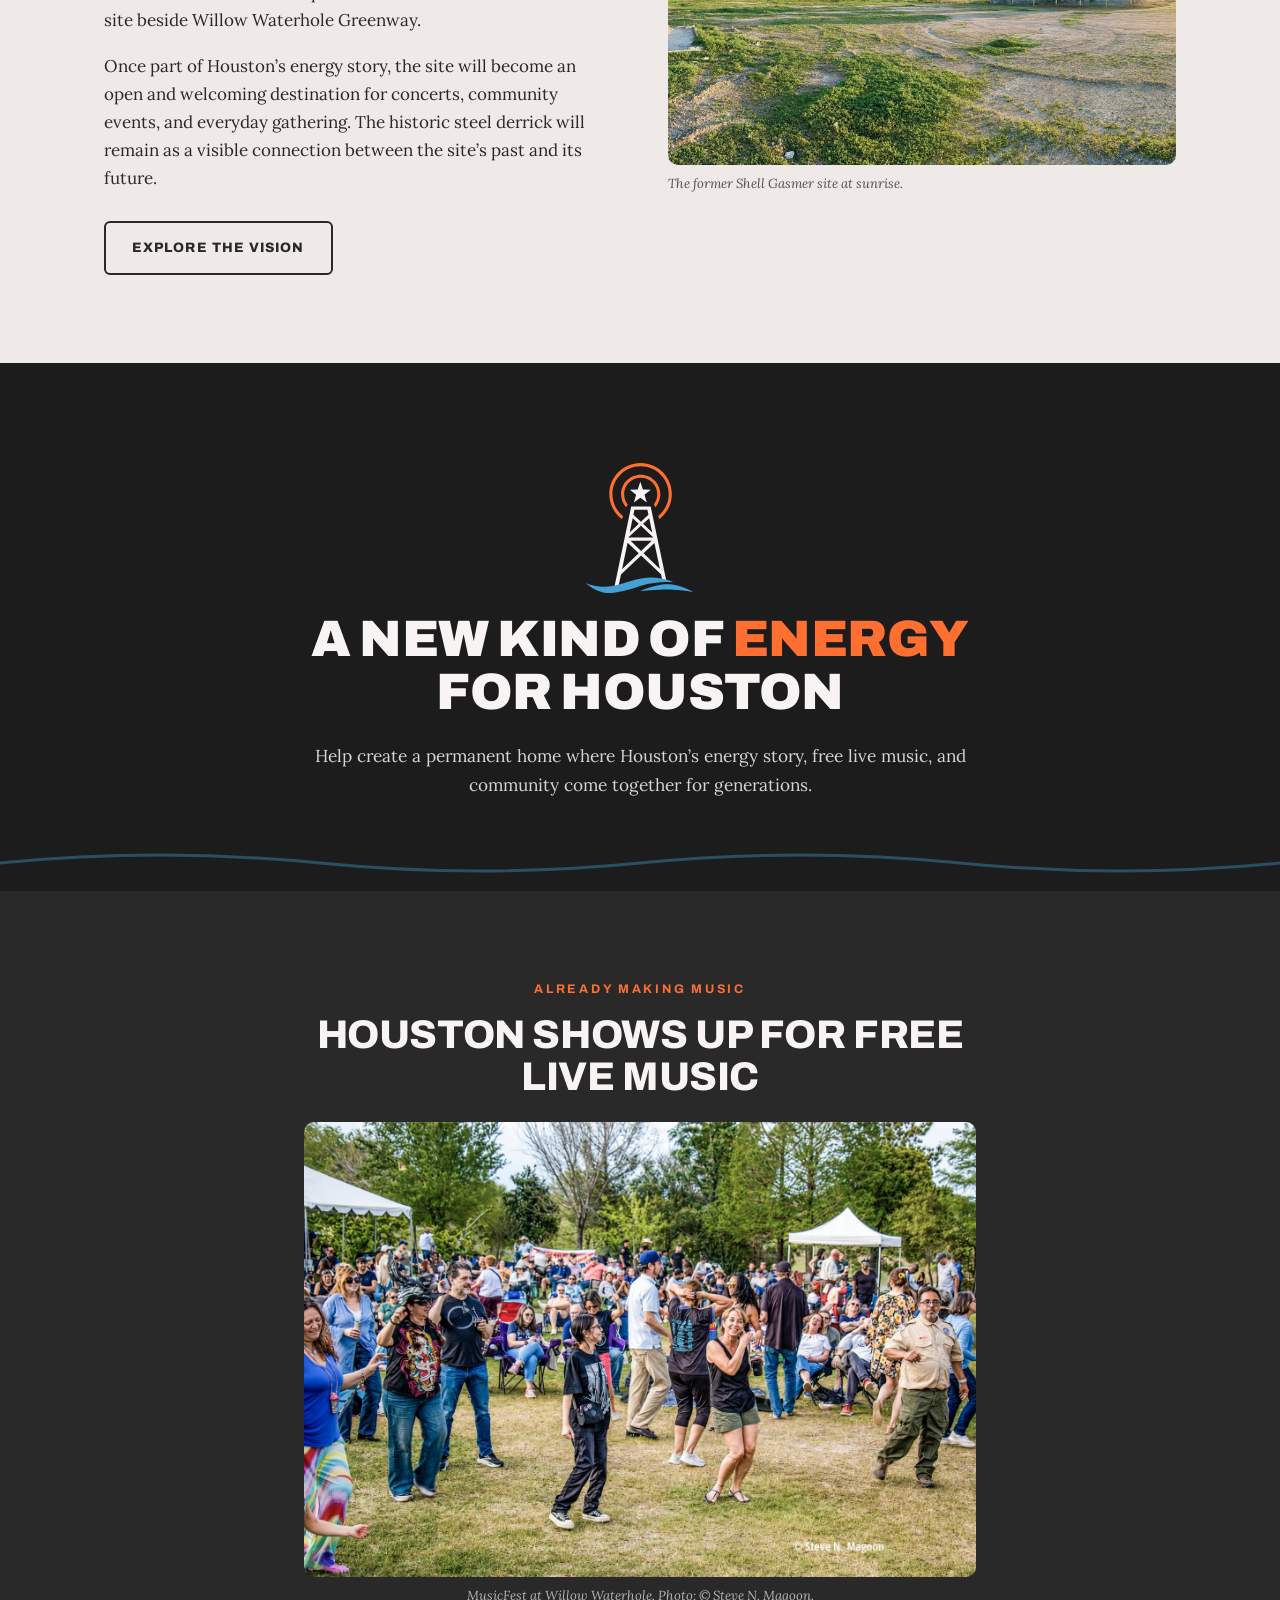
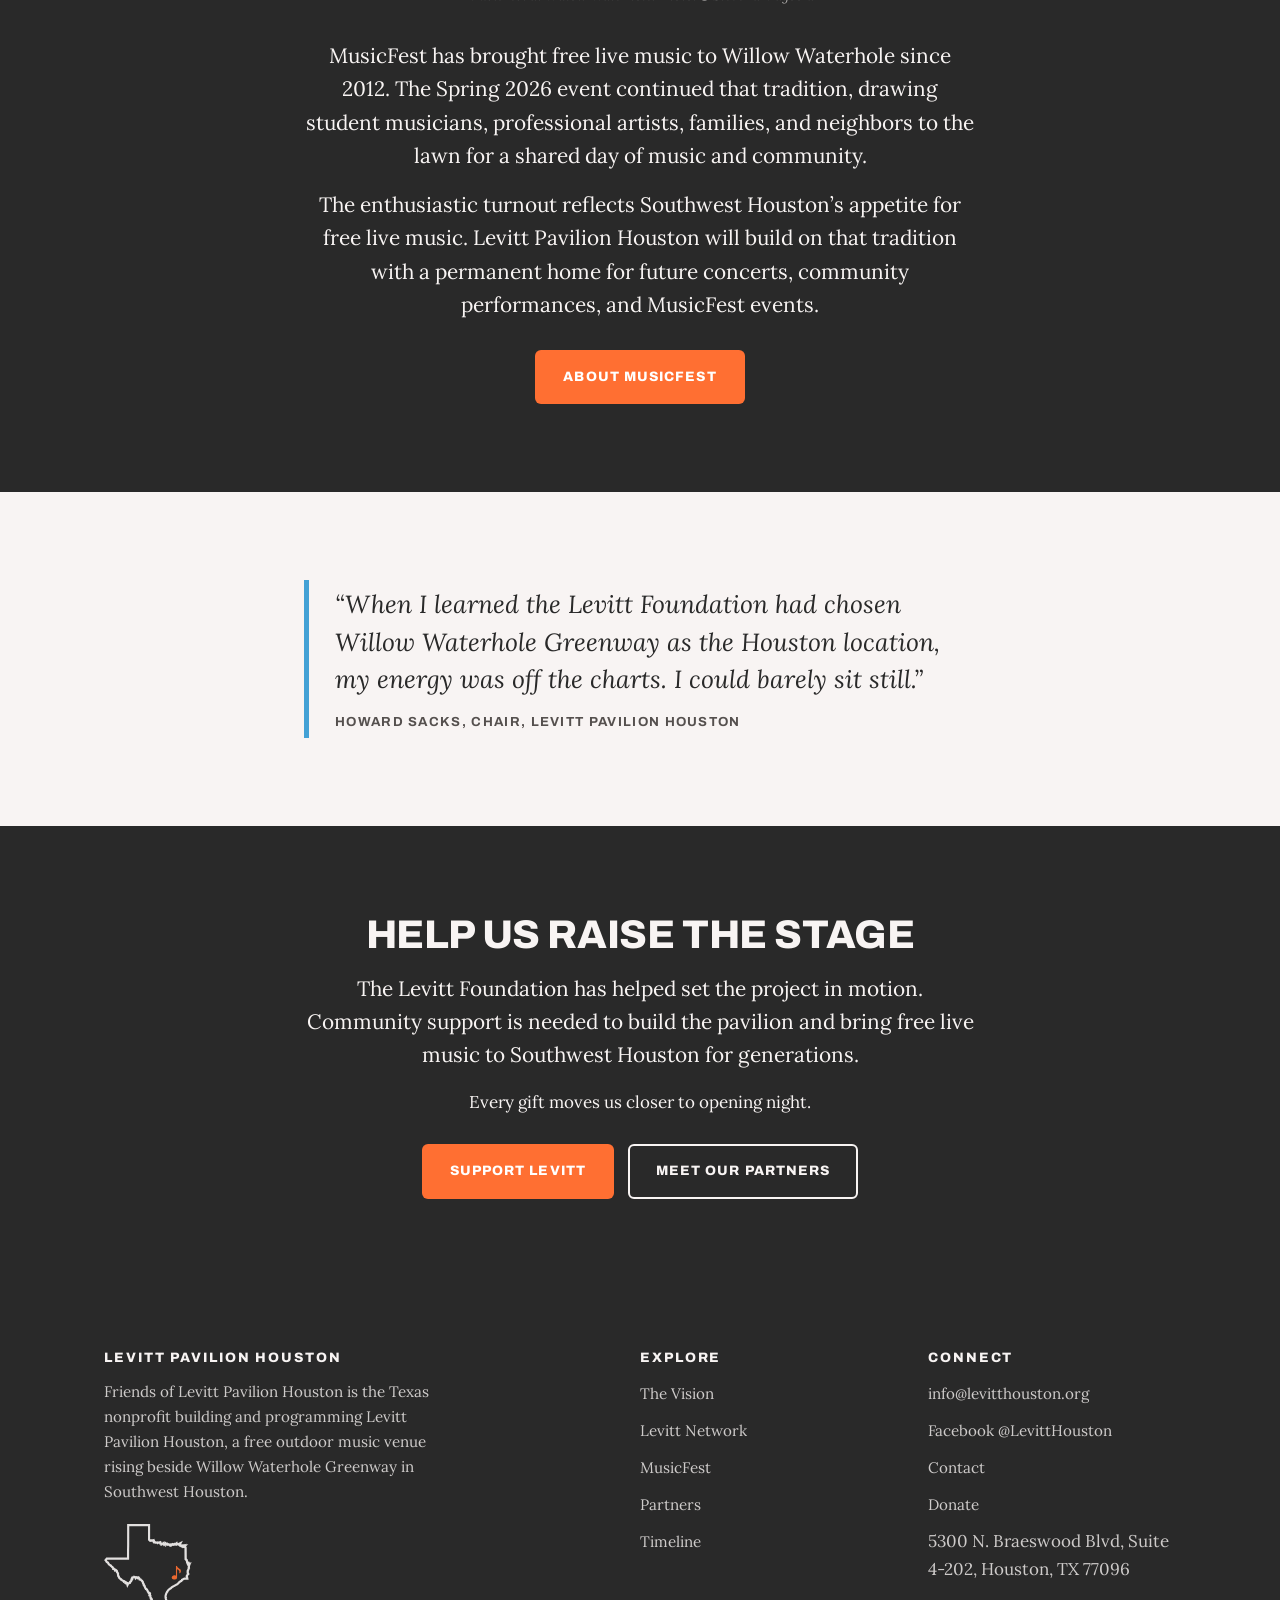
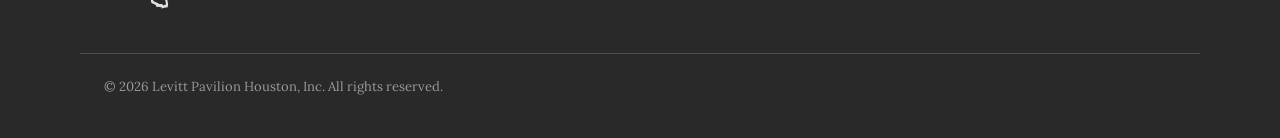
==== commit 5cd4f006: "Build Update 8-22-26 6:15 am" ====
--- a/index.html
+++ b/index.html
@@ -69,12 +69,12 @@
     <h2>Four stories, one stage</h2>
     <div class="grid-4 mt-3">
       <div class="card">
-        <h3>Free for all, always</h3>
+        <h3>Free live music for all</h3>
         <p>Free professional concerts will welcome families, friends, and neighbors from across Houston to experience live music together.</p>
       </div>
       <div class="card">
-        <h3>A landmark reborn</h3>
-        <p>The historic steel derrick will preserve the former Shell Gasmer site&rsquo;s energy history while marking a new future for music and community.</p>
+        <h3>A historic landmark</h3>
+        <p>The steel derrick will preserve the former Shell Gasmer site&rsquo;s energy history while marking a new future for music and community.</p>
       </div>
       <div class="card">
         <h3>The front door to Willow Waterhole</h3>
--- a/styles.css
+++ b/styles.css
@@ -43,8 +43,8 @@
   font-weight: 800;
   text-transform: uppercase;
 }
-h1 { font-size: clamp(2.6rem, 6vw, 4.6rem); font-weight: 900; }
-h2 { font-size: clamp(1.9rem, 3.6vw, 2.8rem); }
+h1 { font-size: clamp(2.1rem, 4.4vw, 3.5rem); font-weight: 900; }
+h2 { font-size: clamp(1.8rem, 3.2vw, 2.5rem); }
 h3 { font-size: 1.25rem; letter-spacing: 0.01em; }
 p + p { margin-top: 1em; }
 
@@ -77,6 +77,7 @@
 .grid-4 { display: grid; grid-template-columns: repeat(4, 1fr); gap: 24px; }
 
 .place-grid { display: grid; grid-template-columns: 0.85fr 1.15fr; gap: 28px; }
+.place-grid img { width: 100%; aspect-ratio: 1.45 / 1; object-fit: cover; object-position: left center; border-radius: var(--radius); }
 .experience-grid { display: grid; grid-template-columns: 1.15fr 0.85fr; align-items: center; gap: 40px; }
 @media (max-width: 900px) {
   .grid-2, .grid-3, .grid-4, .place-grid, .experience-grid { grid-template-columns: 1fr; }
@@ -97,8 +98,8 @@
   display: flex; align-items: center; justify-content: space-between; gap: 16px;
 }
 .brand { display: flex; align-items: center; gap: 12px; text-decoration: none; }
-.brand img { height: 74px; width: auto; }
-@media (max-width: 600px) { .brand img { height: 54px; } }
+.brand img { height: 52px; width: auto; }
+@media (max-width: 600px) { .brand img { height: 44px; } }
 .nav-links { display: flex; align-items: center; gap: 22px; list-style: none; }
 .nav-links a {
   font-family: var(--display); font-size: 0.82rem; font-weight: 700;
@@ -137,9 +138,11 @@
 /* ---------- Hero ---------- */
 .hero {
   background: var(--charcoal); color: var(--cream);
-  position: relative; overflow: hidden; padding: 110px 0 96px;
-}
-.hero .wrap { position: relative; z-index: 2; }
+  position: relative; overflow: hidden;
+  min-height: 64vh; display: flex; align-items: center;
+  padding: 56px 0;
+}
+.hero .wrap { position: relative; z-index: 2; width: 100%; }
 .hero-kicker { color: var(--blue); }
 .hero p.lede { max-width: 620px; margin-top: 1.4rem; color: rgba(248,244,243,0.88); }
 .hero-derrick {
@@ -246,6 +249,7 @@
 
 /* ---------- Page hero (inner pages) ---------- */
 .page-hero { background: var(--charcoal); color: var(--cream); padding: 72px 0 56px; position: relative; overflow: hidden; }
+.page-hero h1 { font-size: clamp(2.1rem, 4.4vw, 3.4rem); }
 .page-hero p.lede { max-width: 680px; margin-top: 1.2rem; color: rgba(248,244,243,0.85); }
 
 /* ---------- Utility ---------- */
@@ -263,7 +267,7 @@
 .campaign-band .line {
   font-family: var(--display); font-weight: 900; text-transform: uppercase;
   letter-spacing: -0.01em; line-height: 1.03;
-  font-size: clamp(2.3rem, 5.6vw, 4.2rem);
+  font-size: clamp(1.9rem, 4vw, 3.2rem);
 }
 .campaign-band .line em { font-style: normal; color: var(--orange); }
 .campaign-band .sub {
@@ -295,7 +299,7 @@
 @media (max-width: 900px) { .hero-derrick { display: none; } }
 
 /* Campaign band derrick mark (the standalone icon's home) */
-.campaign-mark { height: 96px; width: auto; margin: 0 auto 20px; display: block; }
+.campaign-mark { height: 130px; width: auto; margin: 0 auto 20px; display: block; }
 
 /* Branded figure strips (illustration, map) */
 .figure-strip { padding: 56px 0; }
@@ -380,7 +384,7 @@
 
 .board-advisory-wrap { text-align: center; }
 .board-advisory { display: flex; flex-wrap: wrap; gap: 8px 36px; list-style: none; padding: 0; margin: 12px 0 0; justify-content: center; }
-.board-advisory li { font-family: var(--body); font-weight: 500; font-size: 1.1rem; color: var(--ink-soft); }
+.board-advisory li { font-family: var(--display); font-weight: 700; font-size: 1.15rem; color: var(--ink-soft); }
 
 /* ---------- Media cards: publication name prominent, link visible (items 24, 26) ---------- */
 .media-card { background: #fff; border: 1px solid var(--line); border-radius: var(--radius); padding: 28px; display: flex; flex-direction: column; gap: 14px; }
@@ -406,5 +410,6 @@
 
 /* ---------- Vision derrick section as two-column layout (item 6) ---------- */
 .derrick-split { display: grid; grid-template-columns: 1fr 1fr; gap: 48px; align-items: center; }
+.place-grid h2, .experience-grid h2, .derrick-split h2 { font-size: clamp(1.6rem, 2.9vw, 2.1rem); }
 .derrick-split .derrick-portrait { max-height: 640px; object-fit: cover; object-position: center 30%; border-radius: var(--radius); width: 100%; }
 @media (max-width: 900px) { .derrick-split { grid-template-columns: 1fr; } .derrick-split .derrick-portrait { max-height: 480px; } }
